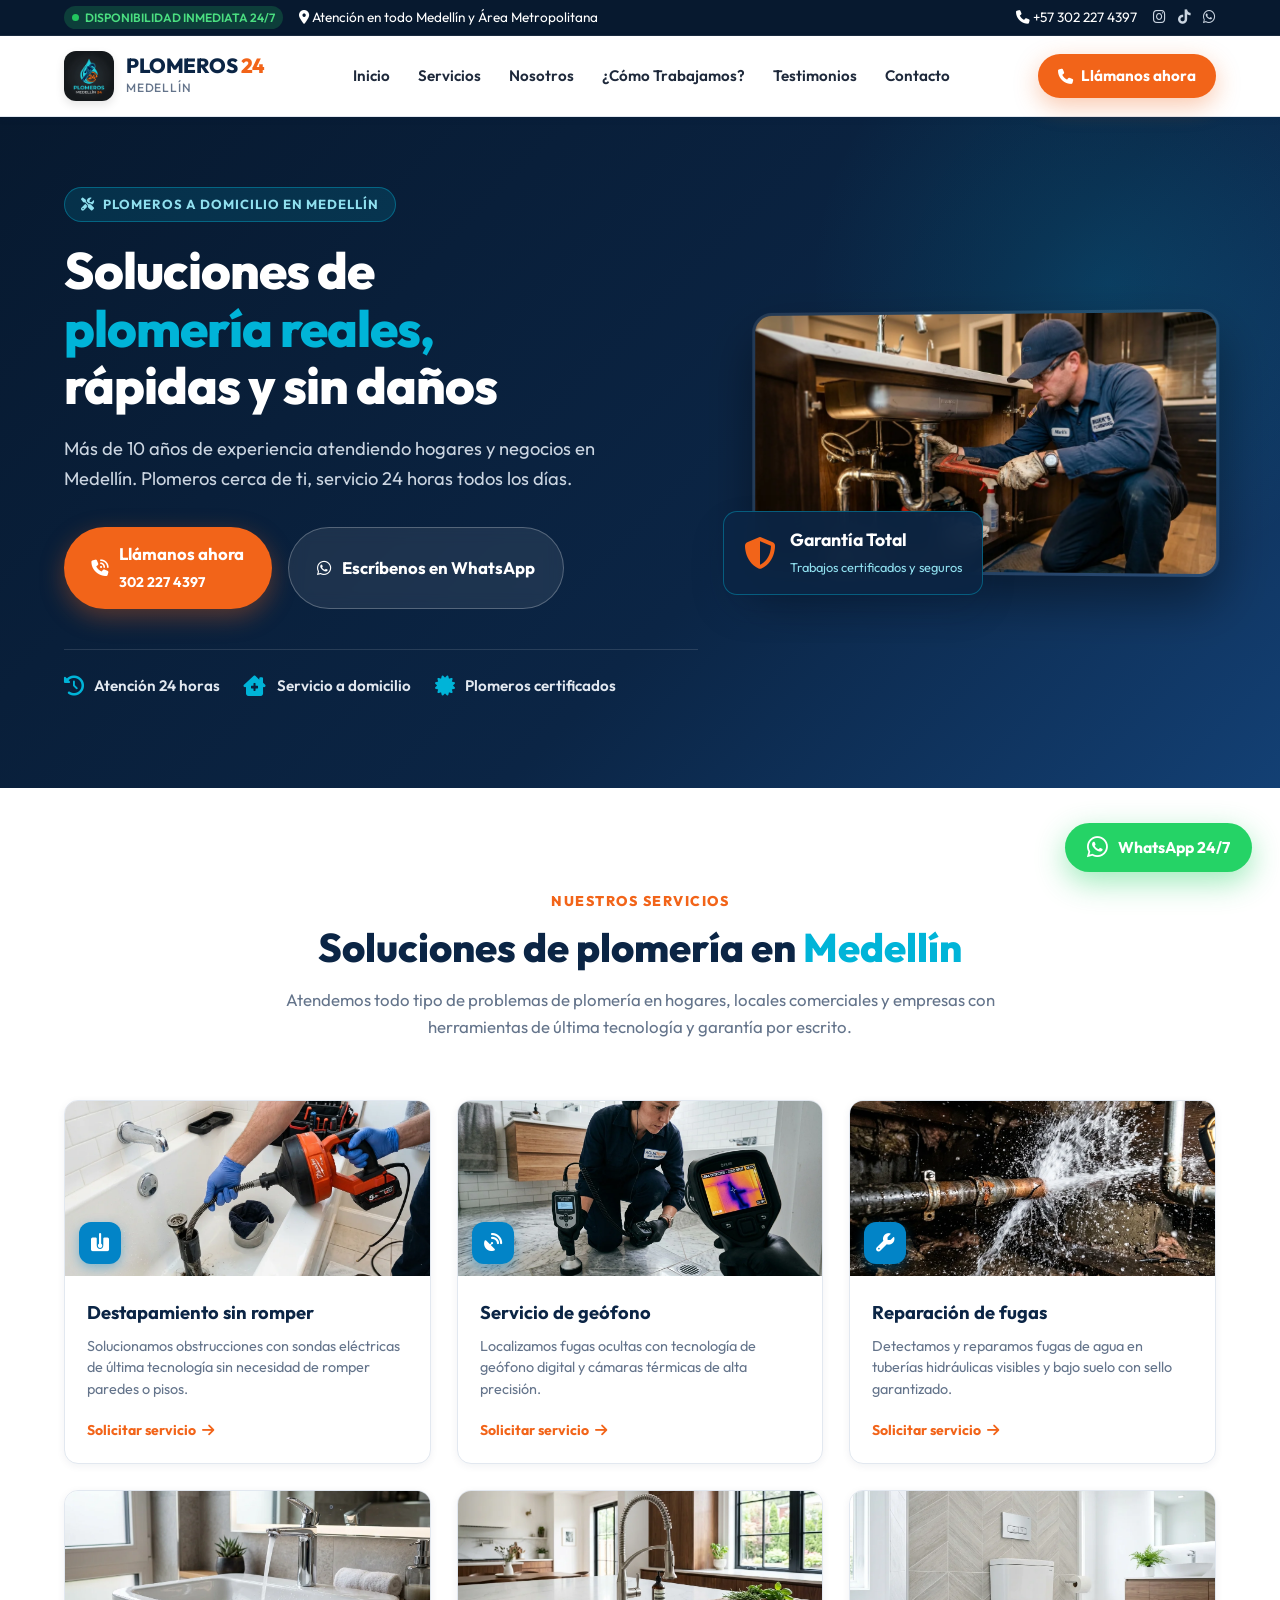
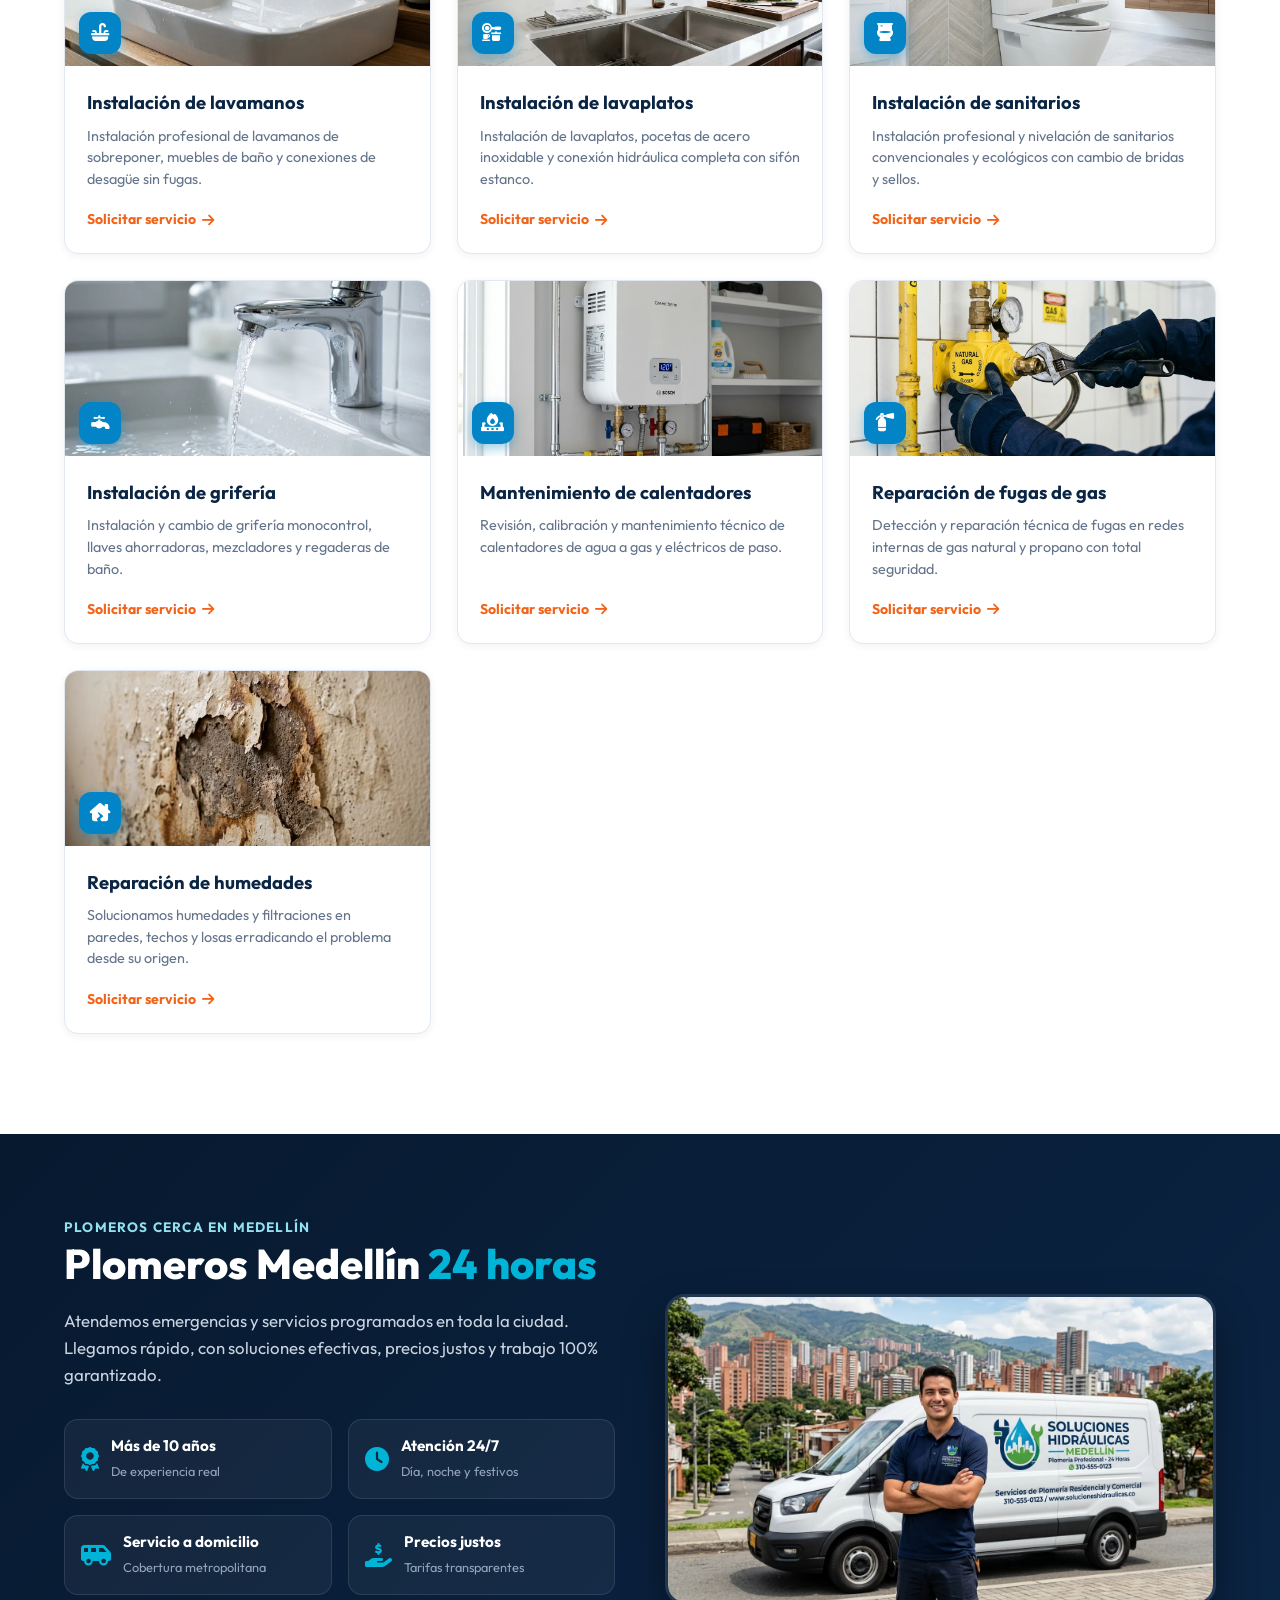
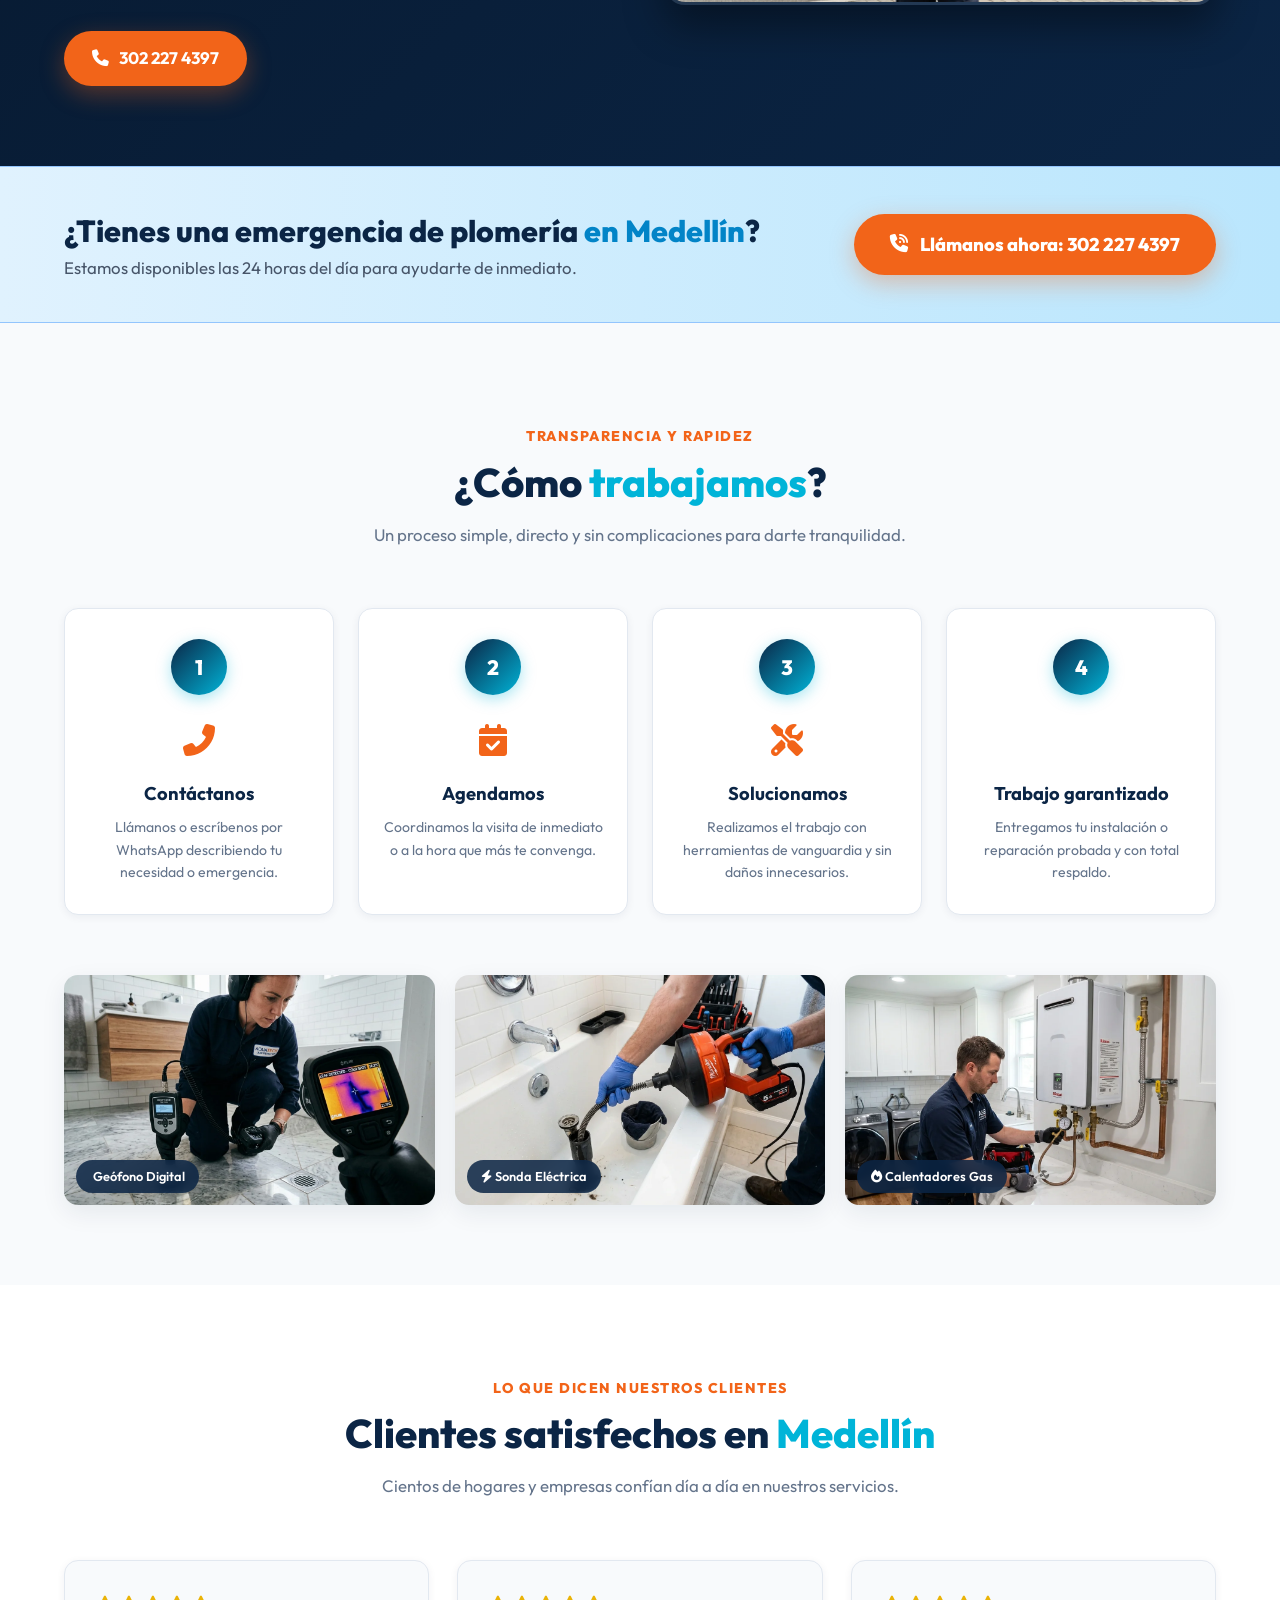
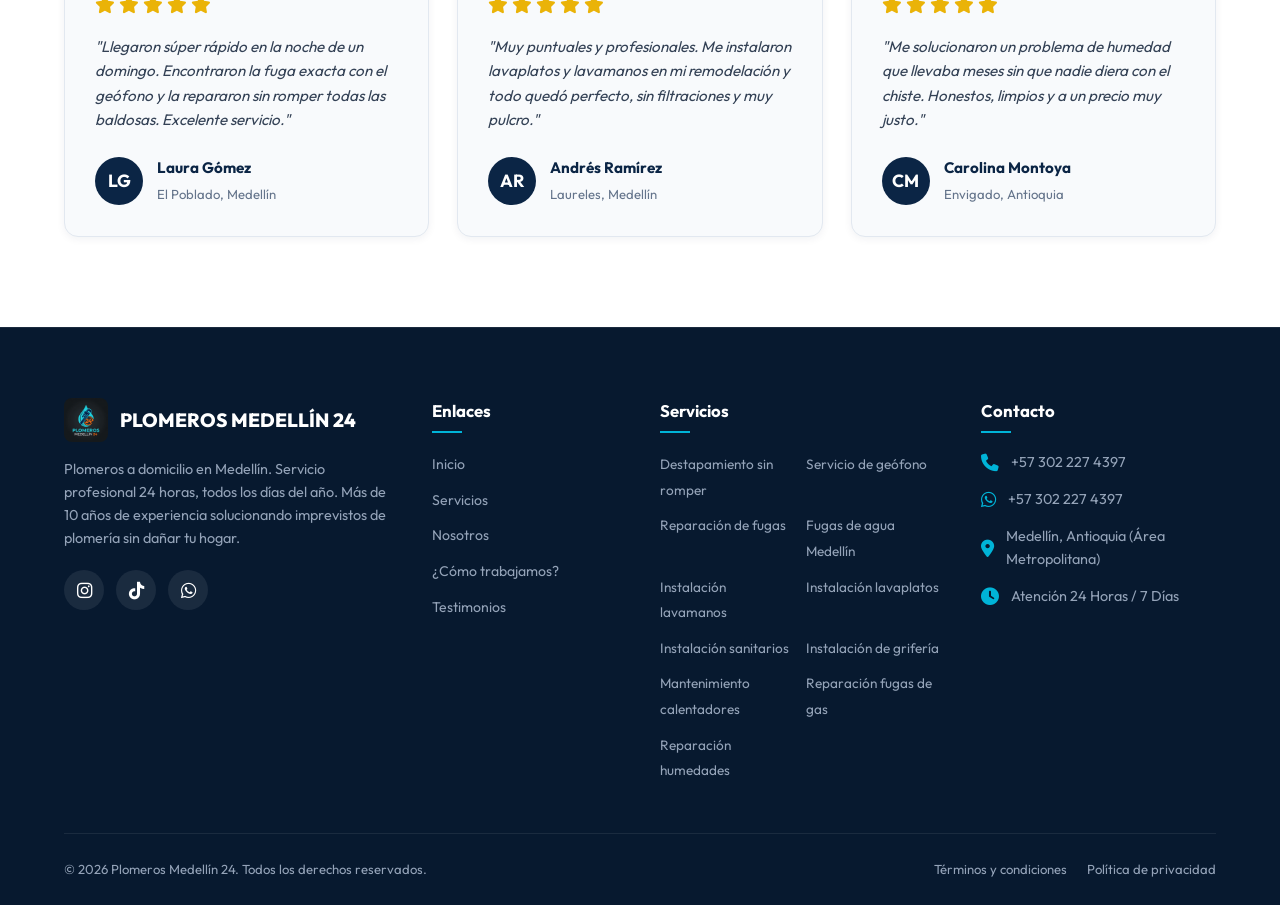
==== index.html @ c776a8cc "Initial commit: Landing page Plomeros Medellin 24 con redes y WhatsApp" ====
<!DOCTYPE html>
<html lang="es">
<head>
  <meta charset="UTF-8">
  <meta name="viewport" content="width=device-width, initial-scale=1.0">
  <title>Plomeros Medellín 24 | Plomería a Domicilio 24 Horas</title>
  <meta name="description" content="Plomeros Medellín 24 horas a domicilio. Más de 10 años de experiencia en geófono, destapado sin romper, detección de fugas de agua y gas, calentadores y grifería. ¡Llámanos!">
  <link rel="icon" type="image/webp" href="images/logo.webp">

  <!-- Google Fonts: Outfit -->
  <link rel="preconnect" href="https://fonts.googleapis.com">
  <link rel="preconnect" href="https://fonts.gstatic.com" crossorigin>
  <link href="https://fonts.googleapis.com/css2?family=Outfit:wght@400;500;600;700;800;900&display=swap" rel="stylesheet">

  <!-- Font Awesome Icons -->
  <link rel="stylesheet" href="https://cdnjs.cloudflare.com/ajax/libs/font-awesome/6.5.1/css/all.min.css" integrity="sha512-DTOQO9RWCH3ppGqcWaEA1BIZOC6xxalwEsw9c2QQeAIftl+Vegovlnee1c9QX4TctnWMn13TZye+giMm8e2LwA==" crossorigin="anonymous" referrerpolicy="no-referrer" />

  <!-- Custom Stylesheet -->
  <link rel="stylesheet" href="css/styles.css">
</head>
<body>

  <!-- Barra Superior de Notificación y Redes -->
  <div class="top-notice-bar">
    <div class="container top-notice-content">
      <div class="top-notice-left">
        <span class="top-badge-live"><span class="pulse-dot"></span> DISPONIBILIDAD INMEDIATA 24/7</span>
        <span><i class="fa-solid fa-location-dot"></i> Atención en todo Medellín y Área Metropolitana</span>
      </div>
      <div class="top-notice-right">
        <span><i class="fa-solid fa-phone"></i> +57 302 227 4397</span>
        <div class="social-top-links">
          <a href="https://www.instagram.com/plome_romedellin?utm_source=qr&stkn=MThpMDJuYzloNTFpag==" target="_blank" rel="noopener noreferrer" aria-label="Instagram"><i class="fa-brands fa-instagram"></i></a>
          <a href="https://www.tiktok.com/@juanurrego91?_r=1&_t=ZS-9AB4Qur4TrR" target="_blank" rel="noopener noreferrer" aria-label="TikTok"><i class="fa-brands fa-tiktok"></i></a>
          <a href="https://wa.me/573022274397" target="_blank" rel="noopener noreferrer" aria-label="WhatsApp"><i class="fa-brands fa-whatsapp"></i></a>
        </div>
      </div>
    </div>
  </div>

  <!-- Header / Navbar Principal -->
  <header class="header">
    <div class="container navbar">
      <a href="#inicio" class="logo-brand">
        <img src="images/logo.webp" alt="Logo Plomeros Medellín 24" class="logo-img">
        <div class="logo-text-wrap">
          <span class="brand-title">PLOMEROS <span>24</span></span>
          <span class="brand-tagline">MEDELLÍN</span>
        </div>
      </a>

      <nav>
        <ul class="nav-links" id="navLinks">
          <li><a href="#inicio">Inicio</a></li>
          <li><a href="#servicios">Servicios</a></li>
          <li><a href="#nosotros">Nosotros</a></li>
          <li><a href="#proceso">¿Cómo Trabajamos?</a></li>
          <li><a href="#testimonios">Testimonios</a></li>
          <li><a href="#contacto">Contacto</a></li>
        </ul>
      </nav>

      <div class="nav-actions">
        <a href="tel:+573022274397" class="btn-header-call">
          <i class="fa-solid fa-phone"></i>
          <span>Llámanos ahora</span>
        </a>
        <button class="mobile-toggle" id="mobileMenuToggle" aria-label="Abrir Menú">
          <i class="fa-solid fa-bars"></i>
        </button>
      </div>
    </div>
  </header>

  <!-- Hero Section Principal -->
  <section class="hero-section" id="inicio">
    <div class="container">
      <div class="hero-grid">
        <div class="hero-content">
          <div class="hero-badge-tag">
            <i class="fa-solid fa-screwdriver-wrench"></i> PLOMEROS A DOMICILIO EN MEDELLÍN
          </div>
          <h1 class="hero-title">
            Soluciones de <span class="highlight-blue">plomería reales,</span> rápidas y sin daños
          </h1>
          <p class="hero-description">
            Más de 10 años de experiencia atendiendo hogares y negocios en Medellín. Plomeros cerca de ti, servicio 24 horas todos los días.
          </p>

          <div class="hero-cta-group">
            <a href="tel:+573022274397" class="btn-primary-hero">
              <i class="fa-solid fa-phone-volume"></i>
              <span>Llámanos ahora <br><small>302 227 4397</small></span>
            </a>
            <a href="https://wa.me/573022274397?text=Hola,%20necesito%20un%20servicio%20urgente%20de%20plomería%20en%20Medellín." target="_blank" rel="noopener noreferrer" class="btn-whatsapp-hero">
              <i class="fa-brands fa-whatsapp"></i>
              <span>Escríbenos en WhatsApp</span>
            </a>
          </div>

          <div class="hero-features-bar">
            <div class="hero-feat-item">
              <i class="fa-solid fa-clock-rotate-left"></i>
              <span>Atención 24 horas</span>
            </div>
            <div class="hero-feat-item">
              <i class="fa-solid fa-house-chimney-medical"></i>
              <span>Servicio a domicilio</span>
            </div>
            <div class="hero-feat-item">
              <i class="fa-solid fa-certificate"></i>
              <span>Plomeros certificados</span>
            </div>
          </div>
        </div>

        <div class="hero-image-wrap">
          <img src="images/hero.webp" alt="Plomero profesional Medellín trabajando bajo fregadero" class="hero-main-img">
          <div class="hero-floating-card">
            <i class="fa-solid fa-shield-halved"></i>
            <div class="floating-card-txt">
              <strong>Garantía Total</strong>
              <span>Trabajos certificados y seguros</span>
            </div>
          </div>
        </div>
      </div>
    </div>
  </section>

  <!-- Sección de Servicios Detallada -->
  <section class="services-section" id="servicios">
    <div class="container">
      <div class="section-header">
        <span class="section-tag">NUESTROS SERVICIOS</span>
        <h2 class="section-title">Soluciones de plomería en <span>Medellín</span></h2>
        <p class="section-desc">Atendemos todo tipo de problemas de plomería en hogares, locales comerciales y empresas con herramientas de última tecnología y garantía por escrito.</p>
      </div>

      <div class="services-grid">
        <!-- Servicio 1: Destapamiento sin romper -->
        <div class="service-card">
          <div class="service-card-img-wrap">
            <img src="images/destape.webp" alt="Destapamiento sin romper Medellín" loading="lazy">
            <div class="service-icon-badge"><i class="fa-solid fa-bore-hole"></i></div>
          </div>
          <div class="service-card-body">
            <h3>Destapamiento sin romper</h3>
            <p>Solucionamos obstrucciones con sondas eléctricas de última tecnología sin necesidad de romper paredes o pisos.</p>
            <a href="https://wa.me/573022274397?text=Hola,%20deseo%20cotizar%20Destapamiento%20sin%20romper" target="_blank" class="service-cta-link">
              Solicitar servicio <i class="fa-solid fa-arrow-right"></i>
            </a>
          </div>
        </div>

        <!-- Servicio 2: Servicio de geófono -->
        <div class="service-card">
          <div class="service-card-img-wrap">
            <img src="images/geofono.webp" alt="Servicio de geófono Medellín" loading="lazy">
            <div class="service-icon-badge"><i class="fa-solid fa-satellite-dish"></i></div>
          </div>
          <div class="service-card-body">
            <h3>Servicio de geófono</h3>
            <p>Localizamos fugas ocultas con tecnología de geófono digital y cámaras térmicas de alta precisión.</p>
            <a href="https://wa.me/573022274397?text=Hola,%20deseo%20cotizar%20Servicio%20de%20Geófono" target="_blank" class="service-cta-link">
              Solicitar servicio <i class="fa-solid fa-arrow-right"></i>
            </a>
          </div>
        </div>

        <!-- Servicio 3: Reparación de fugas -->
        <div class="service-card">
          <div class="service-card-img-wrap">
            <img src="images/serv_fugas.webp" alt="Reparación de fugas de agua" loading="lazy">
            <div class="service-icon-badge"><i class="fa-solid fa-wrench"></i></div>
          </div>
          <div class="service-card-body">
            <h3>Reparación de fugas</h3>
            <p>Detectamos y reparamos fugas de agua en tuberías hidráulicas visibles y bajo suelo con sello garantizado.</p>
            <a href="https://wa.me/573022274397?text=Hola,%20deseo%20cotizar%20Reparación%20de%20fugas" target="_blank" class="service-cta-link">
              Solicitar servicio <i class="fa-solid fa-arrow-right"></i>
            </a>
          </div>
        </div>

        <!-- Servicio 4: Instalación de lavamanos -->
        <div class="service-card">
          <div class="service-card-img-wrap">
            <img src="images/serv_lavamanos.webp" alt="Instalación de lavamanos Medellín" loading="lazy">
            <div class="service-icon-badge"><i class="fa-solid fa-sink"></i></div>
          </div>
          <div class="service-card-body">
            <h3>Instalación de lavamanos</h3>
            <p>Instalación profesional de lavamanos de sobreponer, muebles de baño y conexiones de desagüe sin fugas.</p>
            <a href="https://wa.me/573022274397?text=Hola,%20deseo%20cotizar%20Instalación%20de%20lavamanos" target="_blank" class="service-cta-link">
              Solicitar servicio <i class="fa-solid fa-arrow-right"></i>
            </a>
          </div>
        </div>

        <!-- Servicio 5: Instalación de lavaplatos -->
        <div class="service-card">
          <div class="service-card-img-wrap">
            <img src="images/serv_lavaplatos.webp" alt="Instalación de lavaplatos" loading="lazy">
            <div class="service-icon-badge"><i class="fa-solid fa-kitchen-set"></i></div>
          </div>
          <div class="service-card-body">
            <h3>Instalación de lavaplatos</h3>
            <p>Instalación de lavaplatos, pocetas de acero inoxidable y conexión hidráulica completa con sifón estanco.</p>
            <a href="https://wa.me/573022274397?text=Hola,%20deseo%20cotizar%20Instalación%20de%20lavaplatos" target="_blank" class="service-cta-link">
              Solicitar servicio <i class="fa-solid fa-arrow-right"></i>
            </a>
          </div>
        </div>

        <!-- Servicio 6: Instalación de sanitarios -->
        <div class="service-card">
          <div class="service-card-img-wrap">
            <img src="images/serv_sanitario.webp" alt="Instalación de sanitarios Medellín" loading="lazy">
            <div class="service-icon-badge"><i class="fa-solid fa-toilet"></i></div>
          </div>
          <div class="service-card-body">
            <h3>Instalación de sanitarios</h3>
            <p>Instalación profesional y nivelación de sanitarios convencionales y ecológicos con cambio de bridas y sellos.</p>
            <a href="https://wa.me/573022274397?text=Hola,%20deseo%20cotizar%20Instalación%20de%20sanitarios" target="_blank" class="service-cta-link">
              Solicitar servicio <i class="fa-solid fa-arrow-right"></i>
            </a>
          </div>
        </div>

        <!-- Servicio 7: Instalación de grifería -->
        <div class="service-card">
          <div class="service-card-img-wrap">
            <img src="images/serv_griferia.webp" alt="Instalación de grifería" loading="lazy">
            <div class="service-icon-badge"><i class="fa-solid fa-faucet"></i></div>
          </div>
          <div class="service-card-body">
            <h3>Instalación de grifería</h3>
            <p>Instalación y cambio de grifería monocontrol, llaves ahorradoras, mezcladores y regaderas de baño.</p>
            <a href="https://wa.me/573022274397?text=Hola,%20deseo%20cotizar%20Instalación%20de%20grifería" target="_blank" class="service-cta-link">
              Solicitar servicio <i class="fa-solid fa-arrow-right"></i>
            </a>
          </div>
        </div>

        <!-- Servicio 8: Mantenimiento de calentadores -->
        <div class="service-card">
          <div class="service-card-img-wrap">
            <img src="images/serv_calentador.webp" alt="Mantenimiento de calentadores de agua" loading="lazy">
            <div class="service-icon-badge"><i class="fa-solid fa-fire-burner"></i></div>
          </div>
          <div class="service-card-body">
            <h3>Mantenimiento de calentadores</h3>
            <p>Revisión, calibración y mantenimiento técnico de calentadores de agua a gas y eléctricos de paso.</p>
            <a href="https://wa.me/573022274397?text=Hola,%20deseo%20cotizar%20Mantenimiento%20de%20calentadores" target="_blank" class="service-cta-link">
              Solicitar servicio <i class="fa-solid fa-arrow-right"></i>
            </a>
          </div>
        </div>

        <!-- Servicio 9: Reparación de fugas de gas -->
        <div class="service-card">
          <div class="service-card-img-wrap">
            <img src="images/serv_gas.webp" alt="Reparación de fugas de gas" loading="lazy">
            <div class="service-icon-badge"><i class="fa-solid fa-fire-extinguisher"></i></div>
          </div>
          <div class="service-card-body">
            <h3>Reparación de fugas de gas</h3>
            <p>Detección y reparación técnica de fugas en redes internas de gas natural y propano con total seguridad.</p>
            <a href="https://wa.me/573022274397?text=Hola,%20tengo%20una%20emergencia%20por%20fuga%20de%20gas" target="_blank" class="service-cta-link">
              Solicitar servicio <i class="fa-solid fa-arrow-right"></i>
            </a>
          </div>
        </div>

        <!-- Servicio 10: Reparación de humedades -->
        <div class="service-card">
          <div class="service-card-img-wrap">
            <img src="images/serv_humedades.webp" alt="Reparación de humedades en paredes y techos" loading="lazy">
            <div class="service-icon-badge"><i class="fa-solid fa-house-chimney-crack"></i></div>
          </div>
          <div class="service-card-body">
            <h3>Reparación de humedades</h3>
            <p>Solucionamos humedades y filtraciones en paredes, techos y losas erradicando el problema desde su origen.</p>
            <a href="https://wa.me/573022274397?text=Hola,%20deseo%20cotizar%20Reparación%20de%20humedades" target="_blank" class="service-cta-link">
              Solicitar servicio <i class="fa-solid fa-arrow-right"></i>
            </a>
          </div>
        </div>
      </div>
    </div>
  </section>

  <!-- Banner Informativo 24 Horas / Nosotros -->
  <section class="banner-24hours" id="nosotros">
    <div class="container">
      <div class="banner-grid">
        <div class="banner-content">
          <span class="tag-sub">PLOMEROS CERCA EN MEDELLÍN</span>
          <h2>Plomeros Medellín <span>24 horas</span></h2>
          <p>
            Atendemos emergencias y servicios programados en toda la ciudad. Llegamos rápido, con soluciones efectivas, precios justos y trabajo 100% garantizado.
          </p>

          <div class="banner-badges-grid">
            <div class="banner-badge-item">
              <i class="fa-solid fa-award"></i>
              <div>
                <strong>Más de 10 años</strong>
                <span>De experiencia real</span>
              </div>
            </div>
            <div class="banner-badge-item">
              <i class="fa-solid fa-clock"></i>
              <div>
                <strong>Atención 24/7</strong>
                <span>Día, noche y festivos</span>
              </div>
            </div>
            <div class="banner-badge-item">
              <i class="fa-solid fa-van-shuttle"></i>
              <div>
                <strong>Servicio a domicilio</strong>
                <span>Cobertura metropolitana</span>
              </div>
            </div>
            <div class="banner-badge-item">
              <i class="fa-solid fa-hand-holding-dollar"></i>
              <div>
                <strong>Precios justos</strong>
                <span>Tarifas transparentes</span>
              </div>
            </div>
          </div>

          <a href="tel:+573022274397" class="btn-primary-hero">
            <i class="fa-solid fa-phone"></i>
            <span>302 227 4397</span>
          </a>
        </div>

        <div class="banner-image-wrap">
          <img src="images/van.webp" alt="Camioneta de servicio técnico y plomero Medellín" loading="lazy">
        </div>
      </div>
    </div>
  </section>

  <!-- Highlight CTA Bar -->
  <section class="cta-highlight-strip">
    <div class="container">
      <div class="cta-strip-inner">
        <div class="cta-strip-text">
          <h2>¿Tienes una emergencia de plomería <span>en Medellín</span>?</h2>
          <p>Estamos disponibles las 24 horas del día para ayudarte de inmediato.</p>
        </div>
        <a href="tel:+573022274397" class="cta-strip-btn">
          <i class="fa-solid fa-phone-volume"></i>
          <span>Llámanos ahora: 302 227 4397</span>
        </a>
      </div>
    </div>
  </section>

  <!-- Proceso de Trabajo / ¿Cómo trabajamos? -->
  <section class="steps-section" id="proceso">
    <div class="container">
      <div class="section-header">
        <span class="section-tag">TRANSPARENCIA Y RAPIDEZ</span>
        <h2 class="section-title">¿Cómo <span>trabajamos</span>?</h2>
        <p class="section-desc">Un proceso simple, directo y sin complicaciones para darte tranquilidad.</p>
      </div>

      <div class="steps-grid">
        <div class="step-card">
          <div class="step-number-circle">1</div>
          <div class="step-icon"><i class="fa-solid fa-phone-flip"></i></div>
          <h3>Contáctanos</h3>
          <p>Llámanos o escríbenos por WhatsApp describiendo tu necesidad o emergencia.</p>
        </div>

        <div class="step-card">
          <div class="step-number-circle">2</div>
          <div class="step-icon"><i class="fa-solid fa-calendar-check"></i></div>
          <h3>Agendamos</h3>
          <p>Coordinamos la visita de inmediato o a la hora que más te convenga.</p>
        </div>

        <div class="step-card">
          <div class="step-number-circle">3</div>
          <div class="step-icon"><i class="fa-solid fa-screwdriver-wrench"></i></div>
          <h3>Solucionamos</h3>
          <p>Realizamos el trabajo con herramientas de vanguardia y sin daños innecesarios.</p>
        </div>

        <div class="step-card">
          <div class="step-number-circle">4</div>
          <div class="step-icon"><i class="fa-solid fa-shield-check"></i></div>
          <h3>Trabajo garantizado</h3>
          <p>Entregamos tu instalación o reparación probada y con total respaldo.</p>
        </div>
      </div>

      <!-- Galería de fotos reales de servicios -->
      <div class="gallery-strip-grid">
        <div class="gallery-card">
          <img src="images/geofono.webp" alt="Detección de fugas con geófono Medellín" loading="lazy">
          <span class="gallery-badge"><i class="fa-solid fa-radar"></i> Geófono Digital</span>
        </div>
        <div class="gallery-card">
          <img src="images/destape.webp" alt="Destape de tuberías sin romper" loading="lazy">
          <span class="gallery-badge"><i class="fa-solid fa-bolt"></i> Sonda Eléctrica</span>
        </div>
        <div class="gallery-card">
          <img src="images/calentador.webp" alt="Mantenimiento de calentadores a gas" loading="lazy">
          <span class="gallery-badge"><i class="fa-solid fa-fire"></i> Calentadores Gas</span>
        </div>
      </div>
    </div>
  </section>

  <!-- Testimonios de clientes -->
  <section class="testimonials-section" id="testimonios">
    <div class="container">
      <div class="section-header">
        <span class="section-tag">LO QUE DICEN NUESTROS CLIENTES</span>
        <h2 class="section-title">Clientes satisfechos en <span>Medellín</span></h2>
        <p class="section-desc">Cientos de hogares y empresas confían día a día en nuestros servicios.</p>
      </div>

      <div class="testimonials-grid">
        <div class="testimonial-card">
          <div class="stars-rating">
            <i class="fa-solid fa-star"></i>
            <i class="fa-solid fa-star"></i>
            <i class="fa-solid fa-star"></i>
            <i class="fa-solid fa-star"></i>
            <i class="fa-solid fa-star"></i>
          </div>
          <p class="testimonial-text">"Llegaron súper rápido en la noche de un domingo. Encontraron la fuga exacta con el geófono y la repararon sin romper todas las baldosas. Excelente servicio."</p>
          <div class="client-meta">
            <div class="client-avatar">LG</div>
            <div class="client-info">
              <strong>Laura Gómez</strong>
              <span>El Poblado, Medellín</span>
            </div>
          </div>
        </div>

        <div class="testimonial-card">
          <div class="stars-rating">
            <i class="fa-solid fa-star"></i>
            <i class="fa-solid fa-star"></i>
            <i class="fa-solid fa-star"></i>
            <i class="fa-solid fa-star"></i>
            <i class="fa-solid fa-star"></i>
          </div>
          <p class="testimonial-text">"Muy puntuales y profesionales. Me instalaron lavaplatos y lavamanos en mi remodelación y todo quedó perfecto, sin filtraciones y muy pulcro."</p>
          <div class="client-meta">
            <div class="client-avatar">AR</div>
            <div class="client-info">
              <strong>Andrés Ramírez</strong>
              <span>Laureles, Medellín</span>
            </div>
          </div>
        </div>

        <div class="testimonial-card">
          <div class="stars-rating">
            <i class="fa-solid fa-star"></i>
            <i class="fa-solid fa-star"></i>
            <i class="fa-solid fa-star"></i>
            <i class="fa-solid fa-star"></i>
            <i class="fa-solid fa-star"></i>
          </div>
          <p class="testimonial-text">"Me solucionaron un problema de humedad que llevaba meses sin que nadie diera con el chiste. Honestos, limpios y a un precio muy justo."</p>
          <div class="client-meta">
            <div class="client-avatar">CM</div>
            <div class="client-info">
              <strong>Carolina Montoya</strong>
              <span>Envigado, Antioquia</span>
            </div>
          </div>
        </div>
      </div>
    </div>
  </section>

  <!-- Footer Profesional -->
  <footer class="footer" id="contacto">
    <div class="container">
      <div class="footer-top-grid">
        <!-- Columna 1: Marca & Redes Sociales -->
        <div class="footer-brand">
          <div class="footer-logo-row">
            <img src="images/logo.webp" alt="Logo Plomeros Medellín 24" class="footer-logo-img">
            <h3>PLOMEROS MEDELLÍN 24</h3>
          </div>
          <p>
            Plomeros a domicilio en Medellín. Servicio profesional 24 horas, todos los días del año. Más de 10 años de experiencia solucionando imprevistos de plomería sin dañar tu hogar.
          </p>
          <div class="footer-social-icons">
            <a href="https://www.instagram.com/plome_romedellin?utm_source=qr&stkn=MThpMDJuYzloNTFpag==" target="_blank" rel="noopener noreferrer" aria-label="Instagram"><i class="fa-brands fa-instagram"></i></a>
            <a href="https://www.tiktok.com/@juanurrego91?_r=1&_t=ZS-9AB4Qur4TrR" target="_blank" rel="noopener noreferrer" aria-label="TikTok"><i class="fa-brands fa-tiktok"></i></a>
            <a href="https://wa.me/573022274397" target="_blank" rel="noopener noreferrer" aria-label="WhatsApp"><i class="fa-brands fa-whatsapp"></i></a>
          </div>
        </div>

        <!-- Columna 2: Enlaces Rápidos -->
        <div class="footer-col">
          <h4>Enlaces</h4>
          <ul class="footer-links-list">
            <li><a href="#inicio">Inicio</a></li>
            <li><a href="#servicios">Servicios</a></li>
            <li><a href="#nosotros">Nosotros</a></li>
            <li><a href="#proceso">¿Cómo trabajamos?</a></li>
            <li><a href="#testimonios">Testimonios</a></li>
          </ul>
        </div>

        <!-- Columna 3: Servicios Destacados -->
        <div class="footer-col">
          <h4>Servicios</h4>
          <ul class="footer-services-2col">
            <li><a href="#servicios">Destapamiento sin romper</a></li>
            <li><a href="#servicios">Servicio de geófono</a></li>
            <li><a href="#servicios">Reparación de fugas</a></li>
            <li><a href="#servicios">Fugas de agua Medellín</a></li>
            <li><a href="#servicios">Instalación lavamanos</a></li>
            <li><a href="#servicios">Instalación lavaplatos</a></li>
            <li><a href="#servicios">Instalación sanitarios</a></li>
            <li><a href="#servicios">Instalación de grifería</a></li>
            <li><a href="#servicios">Mantenimiento calentadores</a></li>
            <li><a href="#servicios">Reparación fugas de gas</a></li>
            <li><a href="#servicios">Reparación humedades</a></li>
          </ul>
        </div>

        <!-- Columna 4: Contacto Directo -->
        <div class="footer-col">
          <h4>Contacto</h4>
          <ul class="footer-contact-list">
            <li>
              <i class="fa-solid fa-phone"></i>
              <span>+57 302 227 4397</span>
            </li>
            <li>
              <i class="fa-brands fa-whatsapp"></i>
              <span>+57 302 227 4397</span>
            </li>
            <li>
              <i class="fa-solid fa-location-dot"></i>
              <span>Medellín, Antioquia (Área Metropolitana)</span>
            </li>
            <li>
              <i class="fa-solid fa-clock"></i>
              <span>Atención 24 Horas / 7 Días</span>
            </li>
          </ul>
        </div>
      </div>

      <div class="footer-bottom">
        <p>&copy; <span id="currentYear">2026</span> Plomeros Medellín 24. Todos los derechos reservados.</p>
        <div class="footer-bottom-links">
          <a href="#">Términos y condiciones</a>
          <a href="#">Política de privacidad</a>
        </div>
      </div>
    </div>
  </footer>

  <!-- Botón Flotante de WhatsApp -->
  <a href="https://wa.me/573022274397?text=Hola,%20necesito%20un%20servicio%20de%20plomería%20en%20Medellín." target="_blank" rel="noopener noreferrer" class="floating-whatsapp-btn" aria-label="Escríbenos a WhatsApp">
    <i class="fa-brands fa-whatsapp"></i>
    <span>WhatsApp 24/7</span>
  </a>

  <!-- Script interactivo -->
  <script src="js/main.js"></script>
</body>
</html>
---- css/styles.css ----
:root {
  --primary-blue: #0b2545;
  --primary-dark: #07192f;
  --accent-cyan: #00b4d8;
  --accent-cyan-light: #90e0ef;
  --accent-orange: #f26419;
  --accent-orange-hover: #d9530e;
  --whatsapp-green: #25d366;
  --whatsapp-dark: #1eb954;
  --text-main: #1e293b;
  --text-muted: #64748b;
  --text-light: #94a3b8;
  --bg-light: #f8fafc;
  --bg-card: #ffffff;
  --bg-alt: #f1f5f9;
  --border-color: #e2e8f0;
  --shadow-sm: 0 2px 8px rgba(11, 37, 69, 0.06);
  --shadow-md: 0 8px 24px rgba(11, 37, 69, 0.08);
  --shadow-lg: 0 16px 36px rgba(11, 37, 69, 0.12);
  --shadow-orange: 0 8px 25px rgba(242, 100, 25, 0.35);
  --shadow-whatsapp: 0 8px 25px rgba(37, 211, 102, 0.35);
  --radius-sm: 8px;
  --radius-md: 14px;
  --radius-lg: 20px;
  --radius-pill: 9999px;
  --transition: all 0.3s cubic-bezier(0.16, 1, 0.3, 1);
  --container-max: 1200px;
}

* {
  box-sizing: border-box;
  margin: 0;
  padding: 0;
}

html {
  scroll-behavior: smooth;
  font-family: 'Outfit', sans-serif;
  color: var(--text-main);
  background-color: #ffffff;
}

body {
  line-height: 1.6;
  overflow-x: hidden;
}

a {
  text-decoration: none;
  color: inherit;
  transition: var(--transition);
}

img {
  max-width: 100%;
  display: block;
  height: auto;
}

.container {
  width: 90%;
  max-width: var(--container-max);
  margin: 0 auto;
}

/* ==================== TOP BAR ==================== */
.top-notice-bar {
  background: var(--primary-dark);
  color: #fff;
  font-size: 0.85rem;
  padding: 6px 0;
  border-bottom: 1px solid rgba(255, 255, 255, 0.08);
}

.top-notice-content {
  display: flex;
  justify-content: space-between;
  align-items: center;
}

.top-notice-left, .top-notice-right {
  display: flex;
  align-items: center;
  gap: 16px;
}

.top-badge-live {
  display: inline-flex;
  align-items: center;
  gap: 6px;
  background: rgba(37, 211, 102, 0.2);
  color: #4ade80;
  padding: 2px 8px;
  border-radius: var(--radius-pill);
  font-size: 0.75rem;
  font-weight: 600;
}

.pulse-dot {
  width: 7px;
  height: 7px;
  border-radius: 50%;
  background-color: #22c55e;
  animation: pulse 1.8s infinite;
}

@keyframes pulse {
  0% { transform: scale(0.95); box-shadow: 0 0 0 0 rgba(34, 197, 94, 0.7); }
  70% { transform: scale(1.1); box-shadow: 0 0 0 8px rgba(34, 197, 94, 0); }
  100% { transform: scale(0.95); box-shadow: 0 0 0 0 rgba(34, 197, 94, 0); }
}

.social-top-links {
  display: flex;
  gap: 12px;
}

.social-top-links a {
  color: #cbd5e1;
  font-size: 0.9rem;
}

.social-top-links a:hover {
  color: var(--accent-cyan-light);
  transform: translateY(-2px);
}

/* ==================== NAVBAR ==================== */
.header {
  position: sticky;
  top: 0;
  z-index: 1000;
  background: rgba(255, 255, 255, 0.95);
  backdrop-filter: blur(12px);
  border-bottom: 1px solid var(--border-color);
  box-shadow: var(--shadow-sm);
  transition: var(--transition);
}

.navbar {
  display: flex;
  justify-content: space-between;
  align-items: center;
  height: 80px;
}

.logo-brand {
  display: flex;
  align-items: center;
  gap: 12px;
}

.logo-img {
  width: 50px;
  height: 50px;
  border-radius: 12px;
  object-fit: cover;
  box-shadow: 0 4px 10px rgba(0,0,0,0.1);
}

.logo-text-wrap {
  display: flex;
  flex-direction: column;
}

.brand-title {
  font-weight: 800;
  font-size: 1.28rem;
  line-height: 1.1;
  color: var(--primary-blue);
  letter-spacing: -0.5px;
}

.brand-title span {
  color: var(--accent-orange);
}

.brand-tagline {
  font-size: 0.75rem;
  color: var(--text-muted);
  font-weight: 500;
  text-transform: uppercase;
  letter-spacing: 0.8px;
}

.nav-links {
  display: flex;
  align-items: center;
  list-style: none;
  gap: 28px;
}

.nav-links a {
  font-weight: 600;
  font-size: 0.95rem;
  color: var(--text-main);
  position: relative;
  padding: 4px 0;
}

.nav-links a:hover {
  color: var(--accent-orange);
}

.nav-links a::after {
  content: '';
  position: absolute;
  bottom: 0;
  left: 0;
  width: 0;
  height: 2px;
  background: var(--accent-orange);
  transition: width 0.3s;
}

.nav-links a:hover::after {
  width: 100%;
}

.nav-actions {
  display: flex;
  align-items: center;
  gap: 12px;
}

.btn-header-call {
  background: var(--accent-orange);
  color: #fff;
  padding: 10px 20px;
  border-radius: var(--radius-pill);
  font-weight: 700;
  font-size: 0.95rem;
  display: flex;
  align-items: center;
  gap: 8px;
  box-shadow: var(--shadow-orange);
}

.btn-header-call:hover {
  background: var(--accent-orange-hover);
  transform: translateY(-2px);
}

.mobile-toggle {
  display: none;
  background: none;
  border: none;
  font-size: 1.6rem;
  color: var(--primary-blue);
  cursor: pointer;
}

/* ==================== HERO SECTION ==================== */
.hero-section {
  position: relative;
  background: linear-gradient(135deg, #07192f 0%, #0b2545 60%, #134074 100%);
  color: #ffffff;
  padding: 70px 0 90px;
  overflow: hidden;
}

.hero-section::before {
  content: '';
  position: absolute;
  top: -20%;
  right: -10%;
  width: 600px;
  height: 600px;
  background: radial-gradient(circle, rgba(0, 180, 216, 0.15) 0%, rgba(0, 0, 0, 0) 70%);
  border-radius: 50%;
  pointer-events: none;
}

.hero-grid {
  display: grid;
  grid-template-columns: 1.15fr 0.85fr;
  gap: 50px;
  align-items: center;
}

.hero-badge-tag {
  display: inline-flex;
  align-items: center;
  gap: 8px;
  background: rgba(0, 180, 216, 0.15);
  border: 1px solid rgba(0, 180, 216, 0.4);
  color: var(--accent-cyan-light);
  padding: 6px 16px;
  border-radius: var(--radius-pill);
  font-size: 0.82rem;
  font-weight: 700;
  text-transform: uppercase;
  letter-spacing: 1px;
  margin-bottom: 20px;
}

.hero-title {
  font-size: 3.2rem;
  line-height: 1.12;
  font-weight: 800;
  letter-spacing: -1px;
  margin-bottom: 20px;
}

.hero-title .highlight-blue {
  color: var(--accent-cyan);
  display: block;
}

.hero-description {
  font-size: 1.15rem;
  color: #cbd5e1;
  max-width: 540px;
  margin-bottom: 34px;
}

.hero-cta-group {
  display: flex;
  flex-wrap: wrap;
  gap: 16px;
  margin-bottom: 40px;
}

.btn-primary-hero {
  background: var(--accent-orange);
  color: #ffffff;
  padding: 14px 28px;
  border-radius: var(--radius-pill);
  font-weight: 700;
  font-size: 1.05rem;
  display: inline-flex;
  align-items: center;
  gap: 10px;
  box-shadow: var(--shadow-orange);
}

.btn-primary-hero:hover {
  background: var(--accent-orange-hover);
  transform: translateY(-3px);
  box-shadow: 0 12px 28px rgba(242, 100, 25, 0.45);
}

.btn-whatsapp-hero {
  background: rgba(255, 255, 255, 0.08);
  border: 1.5px solid rgba(255, 255, 255, 0.25);
  color: #ffffff;
  padding: 14px 28px;
  border-radius: var(--radius-pill);
  font-weight: 700;
  font-size: 1.05rem;
  display: inline-flex;
  align-items: center;
  gap: 10px;
  backdrop-filter: blur(8px);
}

.btn-whatsapp-hero:hover {
  background: var(--whatsapp-green);
  border-color: var(--whatsapp-green);
  box-shadow: var(--shadow-whatsapp);
  transform: translateY(-3px);
}

.hero-features-bar {
  display: flex;
  flex-wrap: wrap;
  gap: 24px;
  border-top: 1px solid rgba(255, 255, 255, 0.12);
  padding-top: 24px;
}

.hero-feat-item {
  display: flex;
  align-items: center;
  gap: 10px;
  font-size: 0.95rem;
  font-weight: 600;
  color: #e2e8f0;
}

.hero-feat-item i {
  color: var(--accent-cyan);
  font-size: 1.25rem;
}

.hero-image-wrap {
  position: relative;
}

.hero-main-img {
  width: 100%;
  border-radius: var(--radius-lg);
  box-shadow: 0 25px 50px rgba(0, 0, 0, 0.4);
  border: 3px solid rgba(255, 255, 255, 0.1);
  transform: perspective(1000px) rotateY(-4deg);
  transition: transform 0.5s ease;
}

.hero-main-img:hover {
  transform: perspective(1000px) rotateY(0deg) scale(1.02);
}

.hero-floating-card {
  position: absolute;
  bottom: -20px;
  left: -25px;
  background: rgba(11, 37, 69, 0.92);
  backdrop-filter: blur(12px);
  border: 1px solid rgba(0, 180, 216, 0.4);
  padding: 14px 20px;
  border-radius: var(--radius-md);
  color: #fff;
  display: flex;
  align-items: center;
  gap: 14px;
  box-shadow: var(--shadow-lg);
}

.hero-floating-card i {
  font-size: 2rem;
  color: var(--accent-orange);
}

.floating-card-txt strong {
  display: block;
  font-size: 1.1rem;
  color: #fff;
}

.floating-card-txt span {
  font-size: 0.8rem;
  color: var(--accent-cyan-light);
}

/* ==================== SERVICES SECTION ==================== */
.services-section {
  padding: 100px 0;
  background: #ffffff;
}

.section-header {
  text-align: center;
  max-width: 720px;
  margin: 0 auto 60px;
}

.section-tag {
  color: var(--accent-orange);
  font-weight: 800;
  font-size: 0.88rem;
  text-transform: uppercase;
  letter-spacing: 1.5px;
  display: inline-block;
  margin-bottom: 10px;
}

.section-title {
  font-size: 2.5rem;
  font-weight: 800;
  color: var(--primary-blue);
  line-height: 1.2;
  margin-bottom: 16px;
}

.section-title span {
  color: var(--accent-cyan);
}

.section-desc {
  font-size: 1.05rem;
  color: var(--text-muted);
}

.services-grid {
  display: grid;
  grid-template-columns: repeat(auto-fill, minmax(280px, 1fr));
  gap: 26px;
}

.service-card {
  background: var(--bg-card);
  border: 1px solid var(--border-color);
  border-radius: var(--radius-md);
  overflow: hidden;
  transition: var(--transition);
  display: flex;
  flex-direction: column;
  position: relative;
  box-shadow: var(--shadow-sm);
}

.service-card:hover {
  transform: translateY(-6px);
  border-color: rgba(0, 180, 216, 0.5);
  box-shadow: var(--shadow-lg);
}

.service-card-img-wrap {
  position: relative;
  width: 100%;
  height: 175px;
  overflow: hidden;
  background: #e2e8f0;
}

.service-card-img-wrap img {
  width: 100%;
  height: 100%;
  object-fit: cover;
  transition: transform 0.5s ease;
}

.service-card:hover .service-card-img-wrap img {
  transform: scale(1.08);
}

.service-icon-badge {
  position: absolute;
  bottom: 12px;
  left: 14px;
  width: 42px;
  height: 42px;
  border-radius: 12px;
  background: #0284c7;
  color: #ffffff;
  display: flex;
  align-items: center;
  justify-content: center;
  font-size: 1.15rem;
  box-shadow: 0 4px 12px rgba(2, 132, 199, 0.4);
  transition: var(--transition);
}

.service-card:hover .service-icon-badge {
  background: var(--accent-orange);
  box-shadow: var(--shadow-orange);
  transform: scale(1.08);
}

.service-card-body {
  padding: 22px;
  display: flex;
  flex-direction: column;
  flex-grow: 1;
}

.service-card h3 {
  font-size: 1.15rem;
  font-weight: 700;
  color: var(--primary-blue);
  margin-bottom: 8px;
}

.service-card p {
  font-size: 0.9rem;
  color: var(--text-muted);
  line-height: 1.5;
  margin-bottom: 18px;
  flex-grow: 1;
}

.service-cta-link {
  font-size: 0.88rem;
  font-weight: 700;
  color: var(--accent-orange);
  display: inline-flex;
  align-items: center;
  gap: 6px;
  margin-top: auto;
}

.service-cta-link:hover {
  gap: 10px;
}

/* ==================== 24/7 PROMO BANNER ==================== */
.banner-24hours {
  background: linear-gradient(135deg, #07192f 0%, #0b2545 100%);
  color: #fff;
  padding: 80px 0;
  position: relative;
  overflow: hidden;
}

.banner-grid {
  display: grid;
  grid-template-columns: 1fr 1fr;
  gap: 50px;
  align-items: center;
}

.banner-content .tag-sub {
  color: var(--accent-cyan-light);
  font-size: 0.85rem;
  font-weight: 700;
  text-transform: uppercase;
  letter-spacing: 1.2px;
  margin-bottom: 12px;
}

.banner-content h2 {
  font-size: 2.6rem;
  line-height: 1.18;
  font-weight: 800;
  margin-bottom: 20px;
}

.banner-content h2 span {
  color: var(--accent-cyan);
}

.banner-content p {
  color: #cbd5e1;
  font-size: 1.05rem;
  margin-bottom: 30px;
}

.banner-badges-grid {
  display: grid;
  grid-template-columns: repeat(2, 1fr);
  gap: 16px;
  margin-bottom: 36px;
}

.banner-badge-item {
  background: rgba(255, 255, 255, 0.05);
  border: 1px solid rgba(255, 255, 255, 0.1);
  padding: 14px 16px;
  border-radius: var(--radius-md);
  display: flex;
  align-items: center;
  gap: 12px;
}

.banner-badge-item i {
  font-size: 1.5rem;
  color: var(--accent-cyan);
}

.banner-badge-item strong {
  display: block;
  font-size: 0.95rem;
  color: #fff;
}

.banner-badge-item span {
  font-size: 0.8rem;
  color: #94a3b8;
}

.banner-image-wrap img {
  border-radius: var(--radius-lg);
  box-shadow: 0 20px 40px rgba(0, 0, 0, 0.4);
  border: 3px solid rgba(255, 255, 255, 0.1);
}

/* ==================== CALL TO ACTION BAR ==================== */
.cta-highlight-strip {
  background: linear-gradient(90deg, #e0f2fe 0%, #bae6fd 100%);
  padding: 40px 0;
  border-top: 1px solid #93c5fd;
  border-bottom: 1px solid #93c5fd;
}

.cta-strip-inner {
  display: flex;
  justify-content: space-between;
  align-items: center;
  flex-wrap: wrap;
  gap: 24px;
}

.cta-strip-text h2 {
  font-size: 1.9rem;
  font-weight: 800;
  color: var(--primary-blue);
}

.cta-strip-text h2 span {
  color: #0284c7;
}

.cta-strip-text p {
  color: #475569;
  font-size: 1.05rem;
}

.cta-strip-btn {
  background: var(--accent-orange);
  color: #ffffff;
  padding: 16px 36px;
  border-radius: var(--radius-pill);
  font-size: 1.15rem;
  font-weight: 800;
  display: inline-flex;
  align-items: center;
  gap: 12px;
  box-shadow: var(--shadow-orange);
}

.cta-strip-btn:hover {
  background: var(--accent-orange-hover);
  transform: scale(1.03);
}

/* ==================== HOW WE WORK (STEPS) ==================== */
.steps-section {
  padding: 100px 0 80px;
  background: var(--bg-light);
}

.steps-grid {
  display: grid;
  grid-template-columns: repeat(4, 1fr);
  gap: 24px;
  position: relative;
  margin-bottom: 60px;
}

.step-card {
  background: #ffffff;
  padding: 30px 20px;
  border-radius: var(--radius-md);
  text-align: center;
  border: 1px solid var(--border-color);
  box-shadow: var(--shadow-sm);
  position: relative;
  transition: var(--transition);
}

.step-card:hover {
  transform: translateY(-5px);
  box-shadow: var(--shadow-md);
  border-color: var(--accent-cyan);
}

.step-number-circle {
  width: 56px;
  height: 56px;
  border-radius: 50%;
  background: linear-gradient(135deg, var(--primary-blue) 0%, var(--accent-cyan) 100%);
  color: #ffffff;
  font-weight: 800;
  font-size: 1.3rem;
  display: flex;
  align-items: center;
  justify-content: center;
  margin: 0 auto 20px;
  box-shadow: 0 4px 15px rgba(0, 180, 216, 0.35);
}

.step-icon {
  font-size: 2rem;
  color: var(--accent-orange);
  margin-bottom: 12px;
}

.step-card h3 {
  font-size: 1.15rem;
  font-weight: 700;
  color: var(--primary-blue);
  margin-bottom: 8px;
}

.step-card p {
  font-size: 0.88rem;
  color: var(--text-muted);
}

/* Gallery Strip */
.gallery-strip-grid {
  display: grid;
  grid-template-columns: repeat(3, 1fr);
  gap: 20px;
}

.gallery-card {
  position: relative;
  border-radius: var(--radius-md);
  overflow: hidden;
  height: 230px;
  box-shadow: var(--shadow-md);
}

.gallery-card img {
  width: 100%;
  height: 100%;
  object-fit: cover;
  transition: transform 0.5s ease;
}

.gallery-card:hover img {
  transform: scale(1.08);
}

.gallery-badge {
  position: absolute;
  bottom: 12px;
  left: 12px;
  background: rgba(11, 37, 69, 0.85);
  color: #fff;
  padding: 6px 14px;
  border-radius: var(--radius-pill);
  font-size: 0.8rem;
  font-weight: 600;
  backdrop-filter: blur(5px);
}

/* ==================== TESTIMONIALS ==================== */
.testimonials-section {
  padding: 90px 0;
  background: #ffffff;
}

.testimonials-grid {
  display: grid;
  grid-template-columns: repeat(3, 1fr);
  gap: 28px;
}

.testimonial-card {
  background: var(--bg-light);
  border: 1px solid var(--border-color);
  border-radius: var(--radius-md);
  padding: 30px;
  display: flex;
  flex-direction: column;
  box-shadow: var(--shadow-sm);
  transition: var(--transition);
}

.testimonial-card:hover {
  transform: translateY(-5px);
  box-shadow: var(--shadow-md);
  border-color: #cbd5e1;
}

.stars-rating {
  color: #eab308;
  font-size: 1.1rem;
  margin-bottom: 16px;
}

.testimonial-text {
  font-style: italic;
  font-size: 0.95rem;
  color: #334155;
  margin-bottom: 24px;
  flex-grow: 1;
}

.client-meta {
  display: flex;
  align-items: center;
  gap: 14px;
}

.client-avatar {
  width: 48px;
  height: 48px;
  border-radius: 50%;
  background: var(--primary-blue);
  color: #fff;
  font-weight: 700;
  display: flex;
  align-items: center;
  justify-content: center;
  font-size: 1.1rem;
}

.client-info strong {
  display: block;
  font-size: 0.95rem;
  color: var(--primary-blue);
}

.client-info span {
  font-size: 0.82rem;
  color: var(--text-muted);
}

/* ==================== FOOTER ==================== */
.footer {
  background: var(--primary-dark);
  color: #94a3b8;
  padding: 70px 0 25px;
  border-top: 1px solid rgba(255, 255, 255, 0.08);
}

.footer-top-grid {
  display: grid;
  grid-template-columns: 1.4fr 0.8fr 1.2fr 1fr;
  gap: 40px;
  margin-bottom: 50px;
}

.footer-brand .footer-logo-row {
  display: flex;
  align-items: center;
  gap: 12px;
  margin-bottom: 16px;
}

.footer-logo-img {
  width: 44px;
  height: 44px;
  border-radius: 8px;
}

.footer-brand h3 {
  color: #ffffff;
  font-size: 1.2rem;
  font-weight: 800;
}

.footer-brand p {
  font-size: 0.9rem;
  line-height: 1.6;
  margin-bottom: 20px;
}

.footer-social-icons {
  display: flex;
  gap: 12px;
}

.footer-social-icons a {
  width: 40px;
  height: 40px;
  border-radius: 50%;
  background: rgba(255, 255, 255, 0.08);
  display: flex;
  align-items: center;
  justify-content: center;
  color: #ffffff;
  font-size: 1.1rem;
}

.footer-social-icons a:hover {
  background: var(--accent-orange);
  color: #ffffff;
  transform: translateY(-3px);
}

.footer-col h4 {
  color: #ffffff;
  font-size: 1.05rem;
  font-weight: 700;
  margin-bottom: 18px;
  position: relative;
  padding-bottom: 8px;
}

.footer-col h4::after {
  content: '';
  position: absolute;
  bottom: 0;
  left: 0;
  width: 30px;
  height: 2px;
  background: var(--accent-cyan);
}

.footer-links-list {
  list-style: none;
}

.footer-links-list li {
  margin-bottom: 10px;
}

.footer-links-list a {
  font-size: 0.88rem;
  color: #94a3b8;
}

.footer-links-list a:hover {
  color: var(--accent-cyan-light);
  padding-left: 4px;
}

.footer-services-2col {
  display: grid;
  grid-template-columns: 1fr 1fr;
  gap: 10px;
  list-style: none;
}

.footer-services-2col li a {
  font-size: 0.85rem;
  color: #94a3b8;
}

.footer-services-2col li a:hover {
  color: var(--accent-cyan-light);
}

.footer-contact-list {
  list-style: none;
}

.footer-contact-list li {
  display: flex;
  align-items: center;
  gap: 12px;
  margin-bottom: 14px;
  font-size: 0.9rem;
}

.footer-contact-list i {
  color: var(--accent-cyan);
  font-size: 1.1rem;
}

.footer-bottom {
  border-top: 1px solid rgba(255, 255, 255, 0.08);
  padding-top: 25px;
  display: flex;
  justify-content: space-between;
  align-items: center;
  font-size: 0.82rem;
}

.footer-bottom-links {
  display: flex;
  gap: 20px;
}

.footer-bottom-links a:hover {
  color: #fff;
}

/* ==================== FLOATING WHATSAPP BUTTON ==================== */
.floating-whatsapp-btn {
  position: fixed;
  bottom: 28px;
  right: 28px;
  z-index: 999;
  background-color: var(--whatsapp-green);
  color: #ffffff;
  display: flex;
  align-items: center;
  gap: 10px;
  padding: 12px 22px;
  border-radius: var(--radius-pill);
  box-shadow: 0 10px 30px rgba(37, 211, 102, 0.45);
  font-weight: 700;
  font-size: 0.98rem;
  transition: var(--transition);
  animation: floatPulse 3s infinite ease-in-out;
}

.floating-whatsapp-btn i {
  font-size: 1.5rem;
}

.floating-whatsapp-btn:hover {
  background-color: var(--whatsapp-dark);
  transform: translateY(-4px) scale(1.04);
}

@keyframes floatPulse {
  0%, 100% { transform: translateY(0); }
  50% { transform: translateY(-7px); }
}

/* ==================== RESPONSIVE DESIGN ==================== */
@media (max-width: 1024px) {
  .hero-grid {
    grid-template-columns: 1fr;
    gap: 40px;
  }
  .hero-image-wrap {
    max-width: 550px;
    margin: 0 auto;
  }
  .banner-grid {
    grid-template-columns: 1fr;
  }
  .steps-grid {
    grid-template-columns: repeat(2, 1fr);
  }
  .footer-top-grid {
    grid-template-columns: repeat(2, 1fr);
  }
}

@media (max-width: 768px) {
  .top-notice-bar {
    display: none;
  }
  .mobile-toggle {
    display: block;
  }
  .nav-links {
    display: none;
    position: absolute;
    top: 80px;
    left: 0;
    width: 100%;
    background: #ffffff;
    flex-direction: column;
    padding: 24px;
    box-shadow: var(--shadow-lg);
    border-bottom: 1px solid var(--border-color);
    gap: 18px;
  }
  .nav-links.active {
    display: flex;
  }
  .nav-actions .btn-header-call {
    display: none;
  }
  .hero-title {
    font-size: 2.3rem;
  }
  .services-grid {
    grid-template-columns: 1fr;
  }
  .gallery-strip-grid {
    grid-template-columns: 1fr;
  }
  .testimonials-grid {
    grid-template-columns: 1fr;
  }
  .footer-top-grid {
    grid-template-columns: 1fr;
  }
  .footer-bottom {
    flex-direction: column;
    gap: 12px;
    text-align: center;
  }
  .cta-strip-inner {
    text-align: center;
    justify-content: center;
  }
  .floating-whatsapp-btn span {
    display: none;
  }
  .floating-whatsapp-btn {
    padding: 15px;
    border-radius: 50%;
  }
}
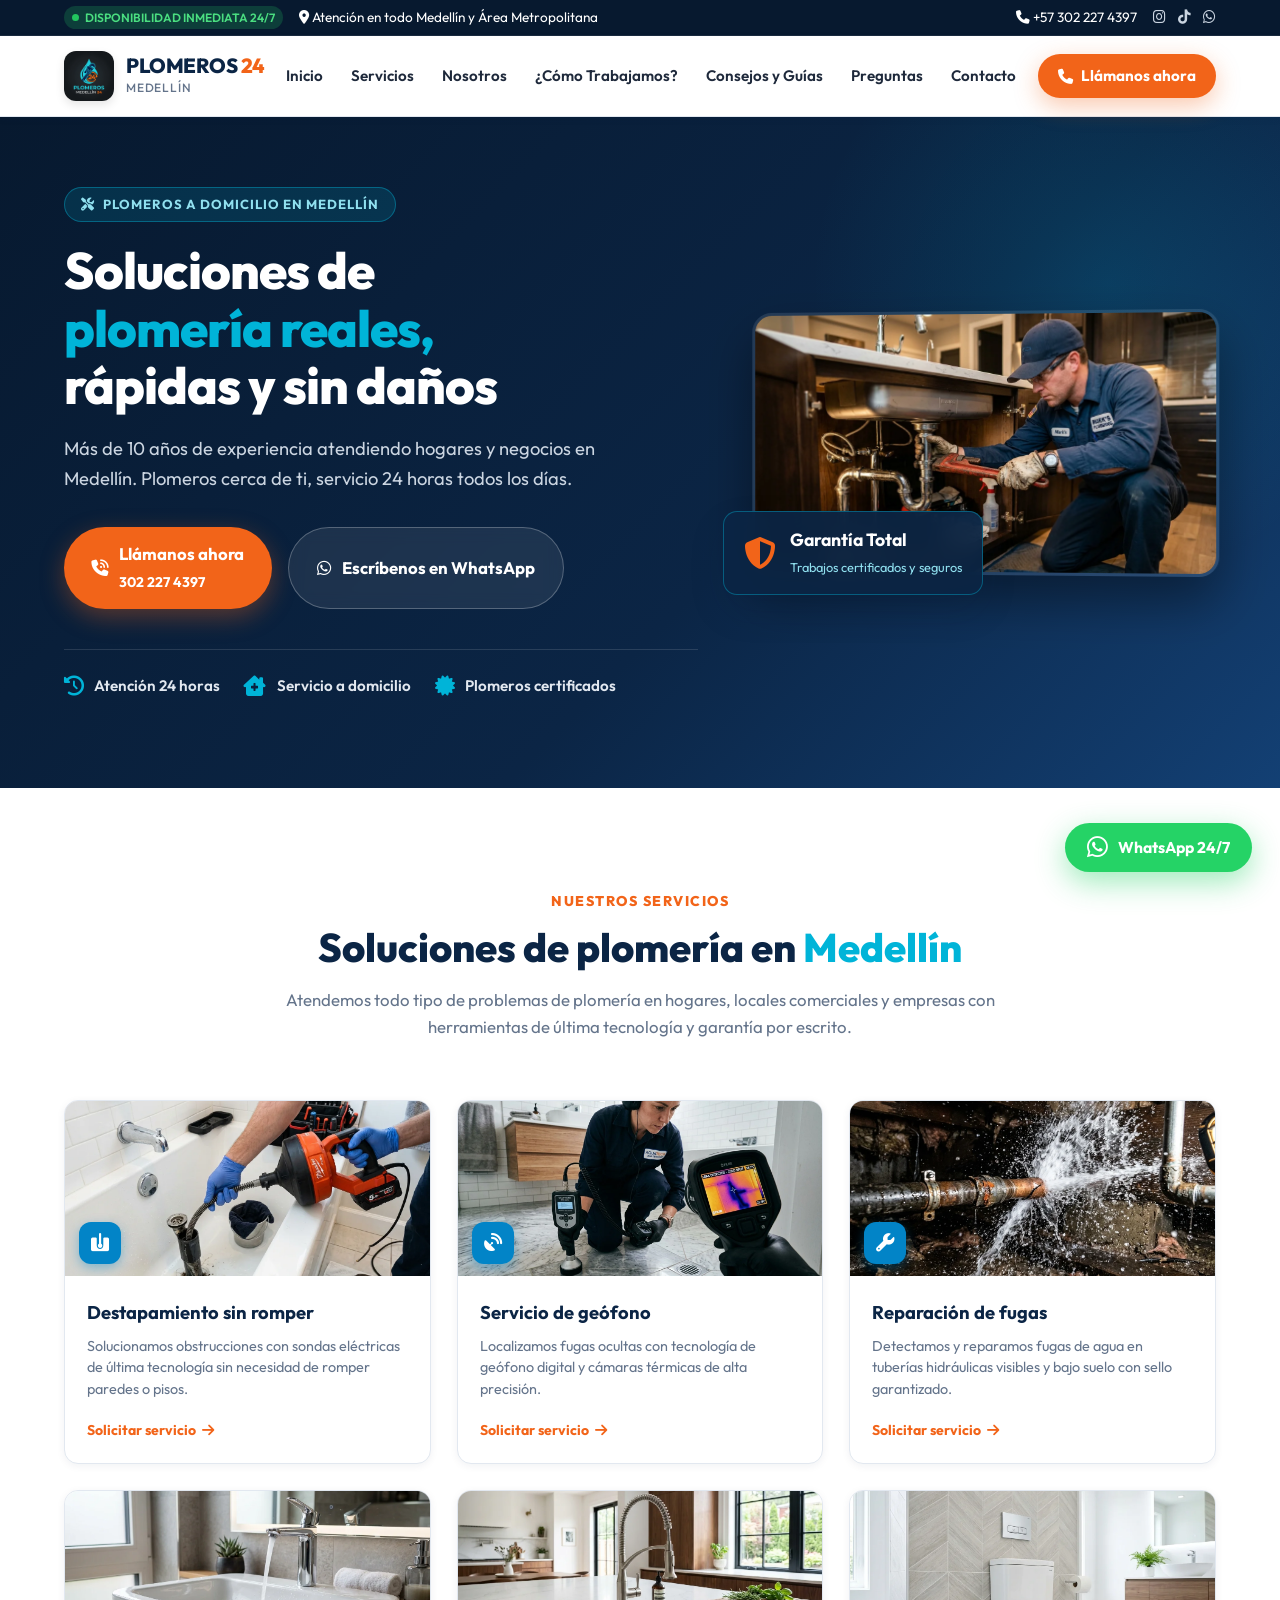
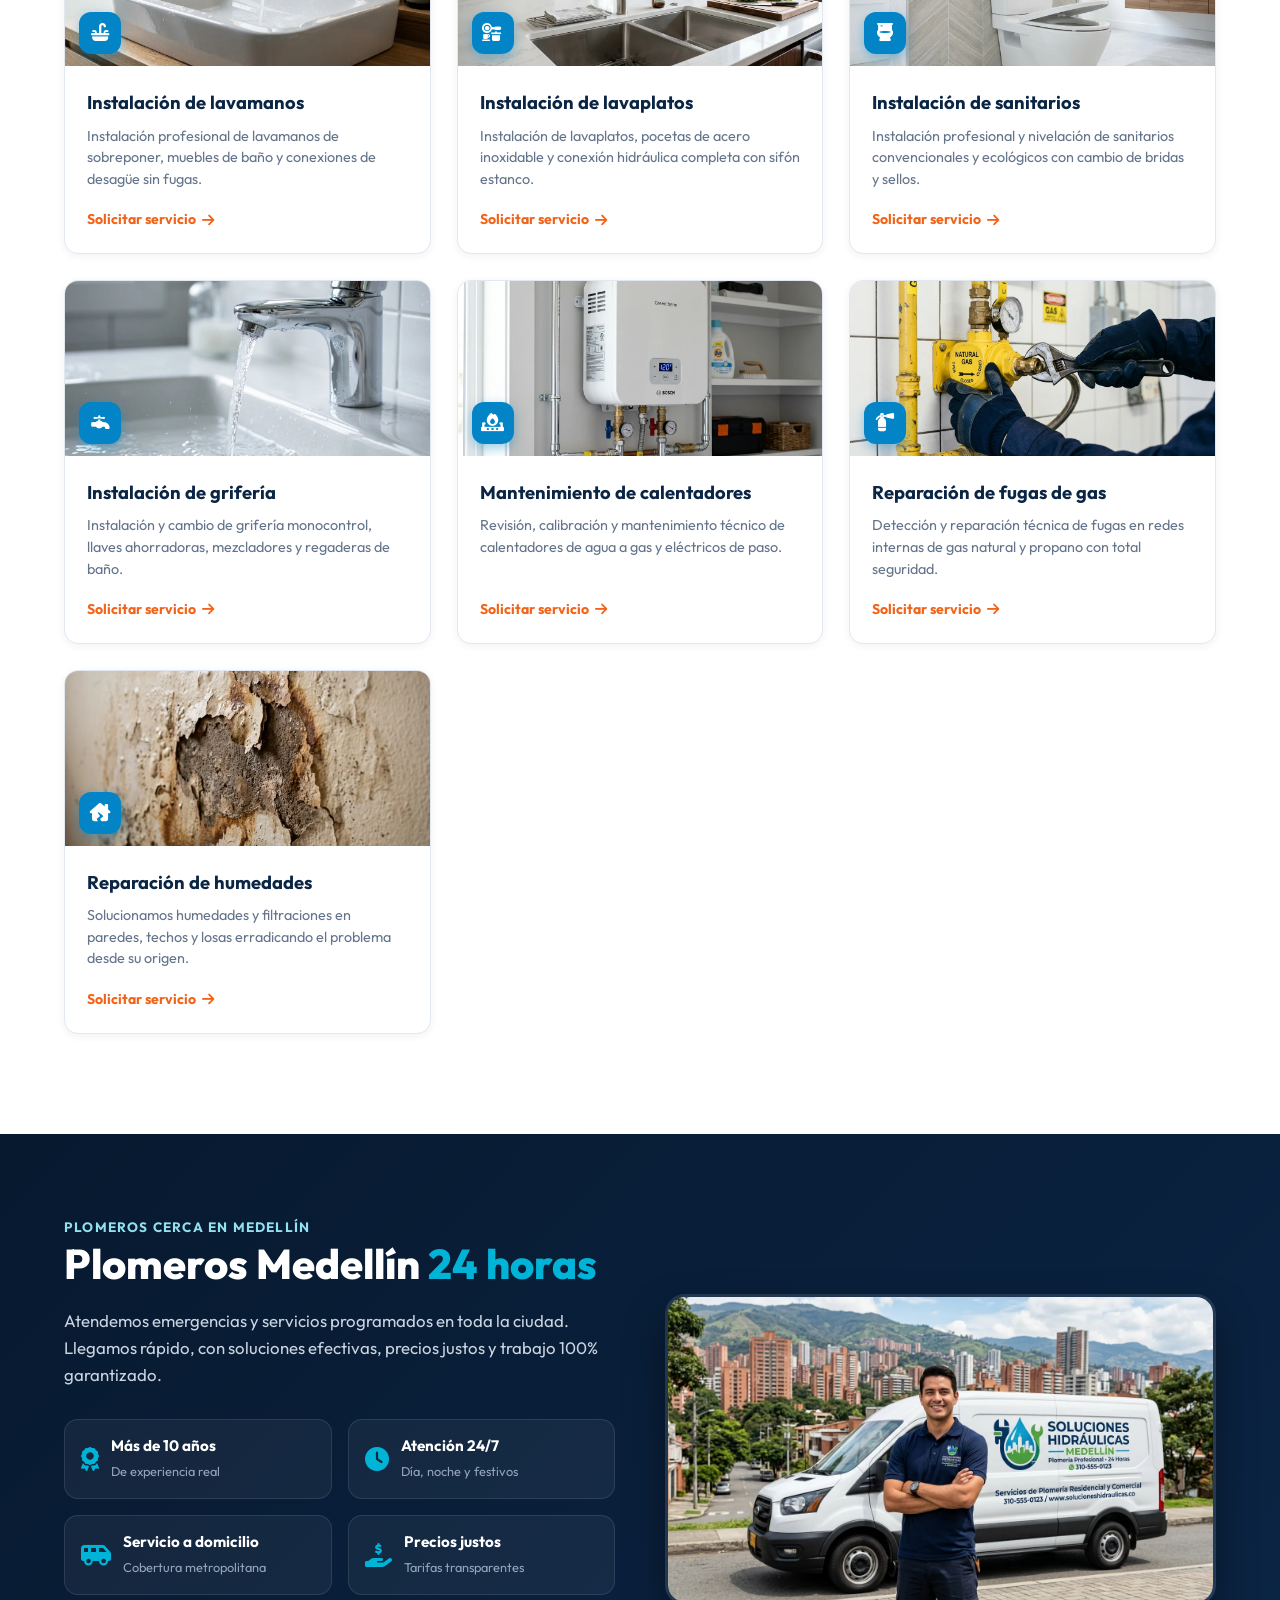
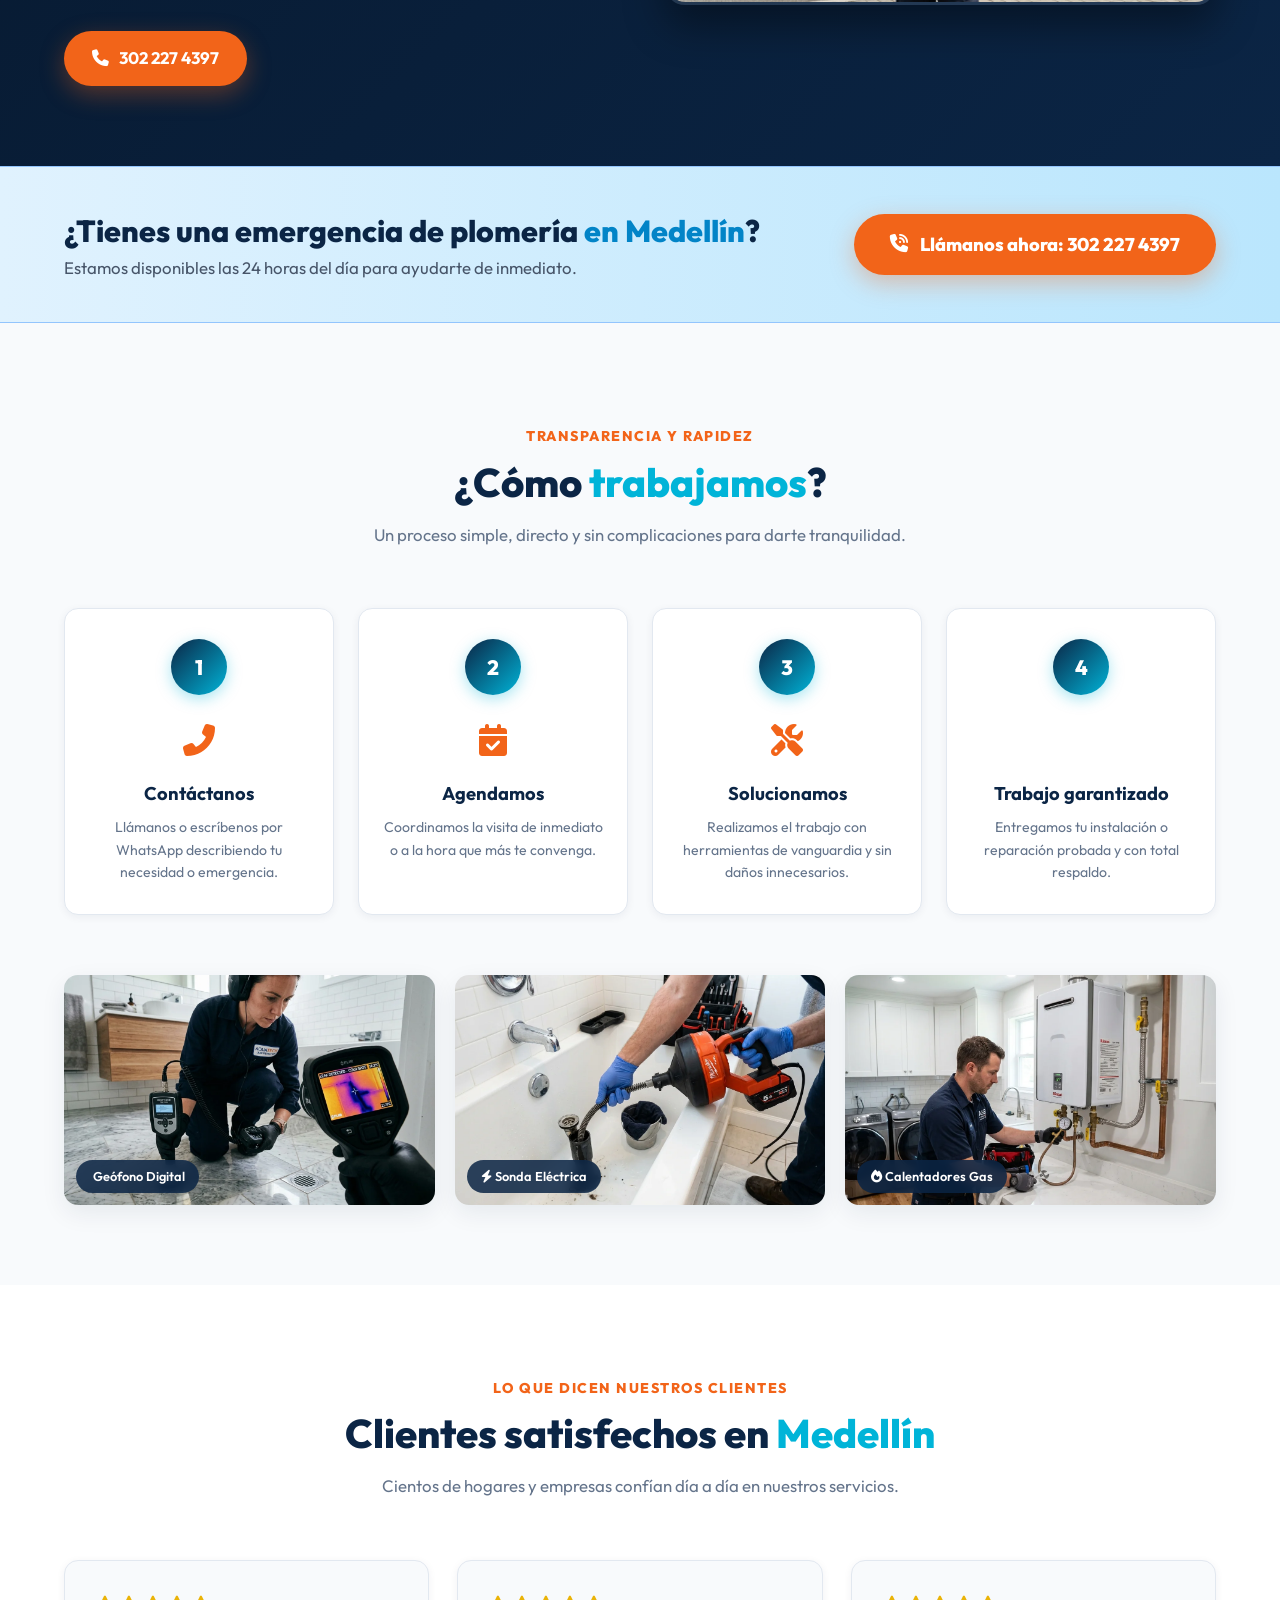
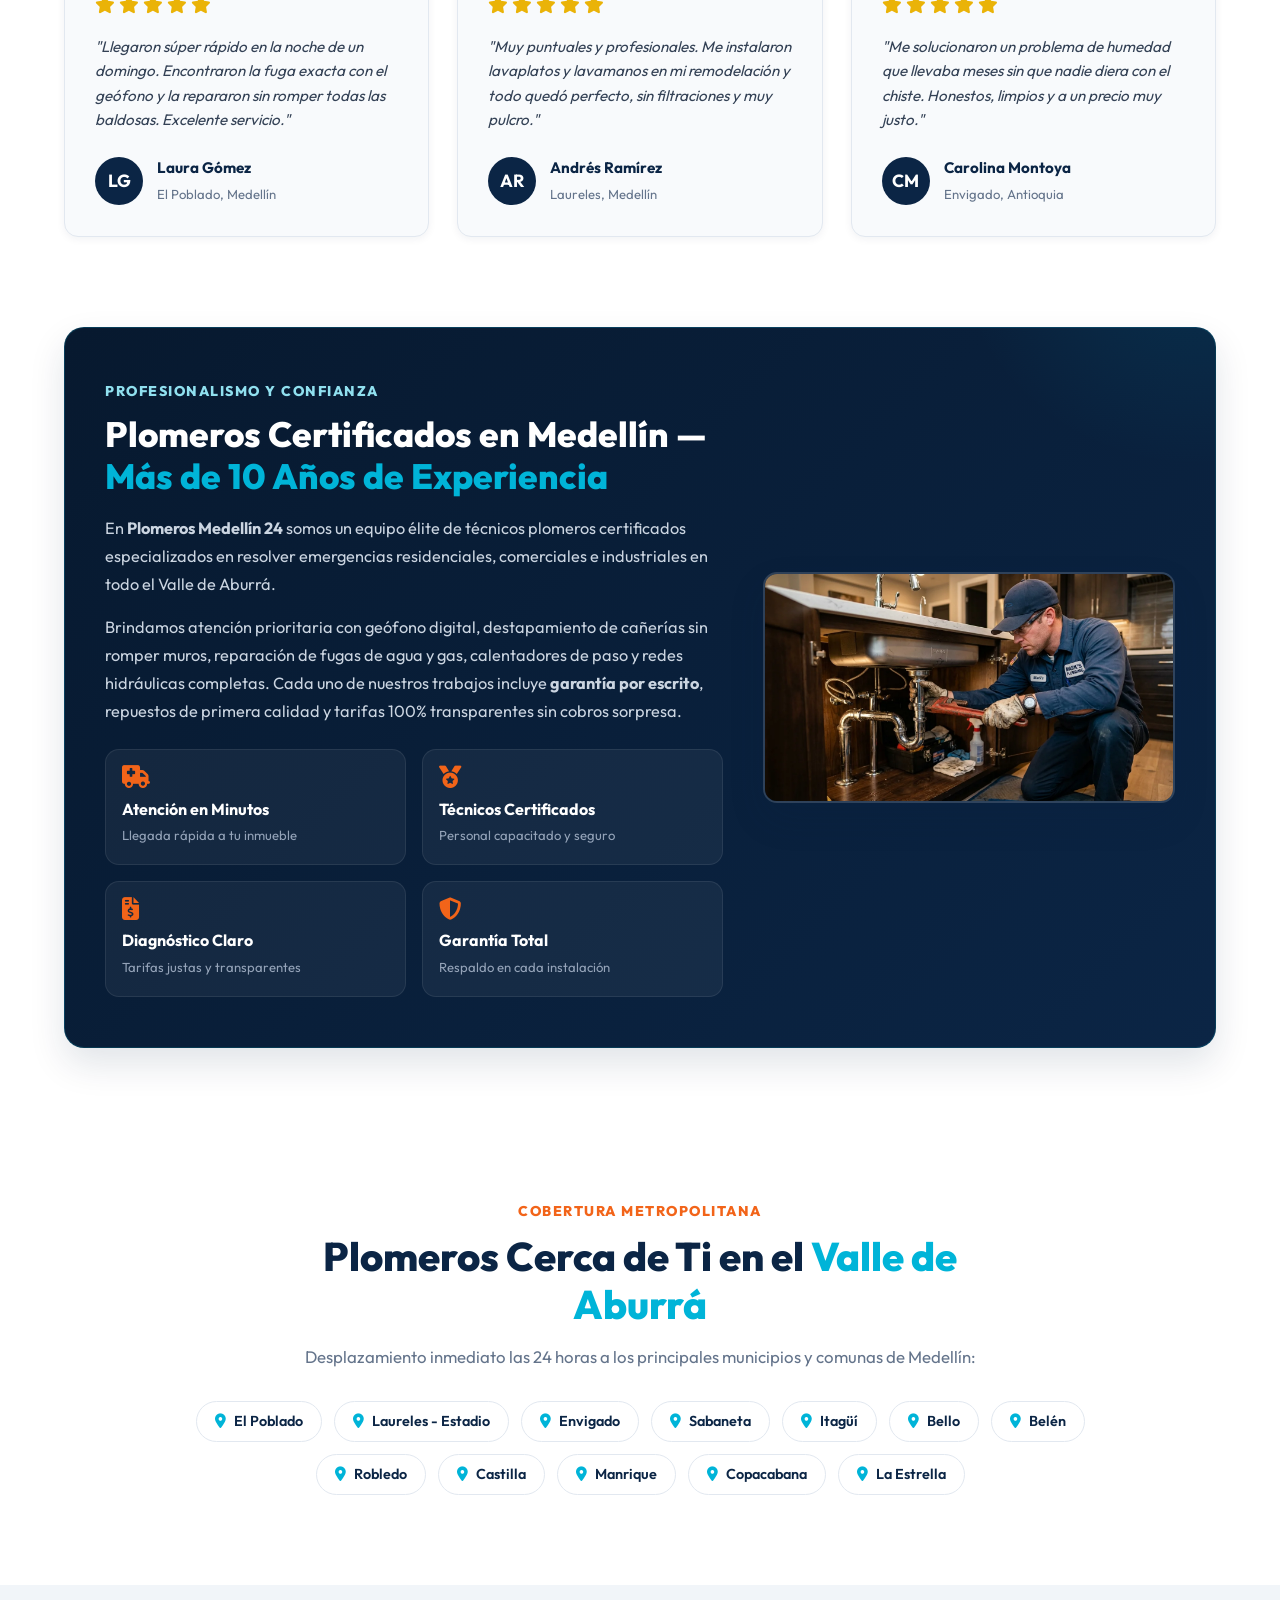
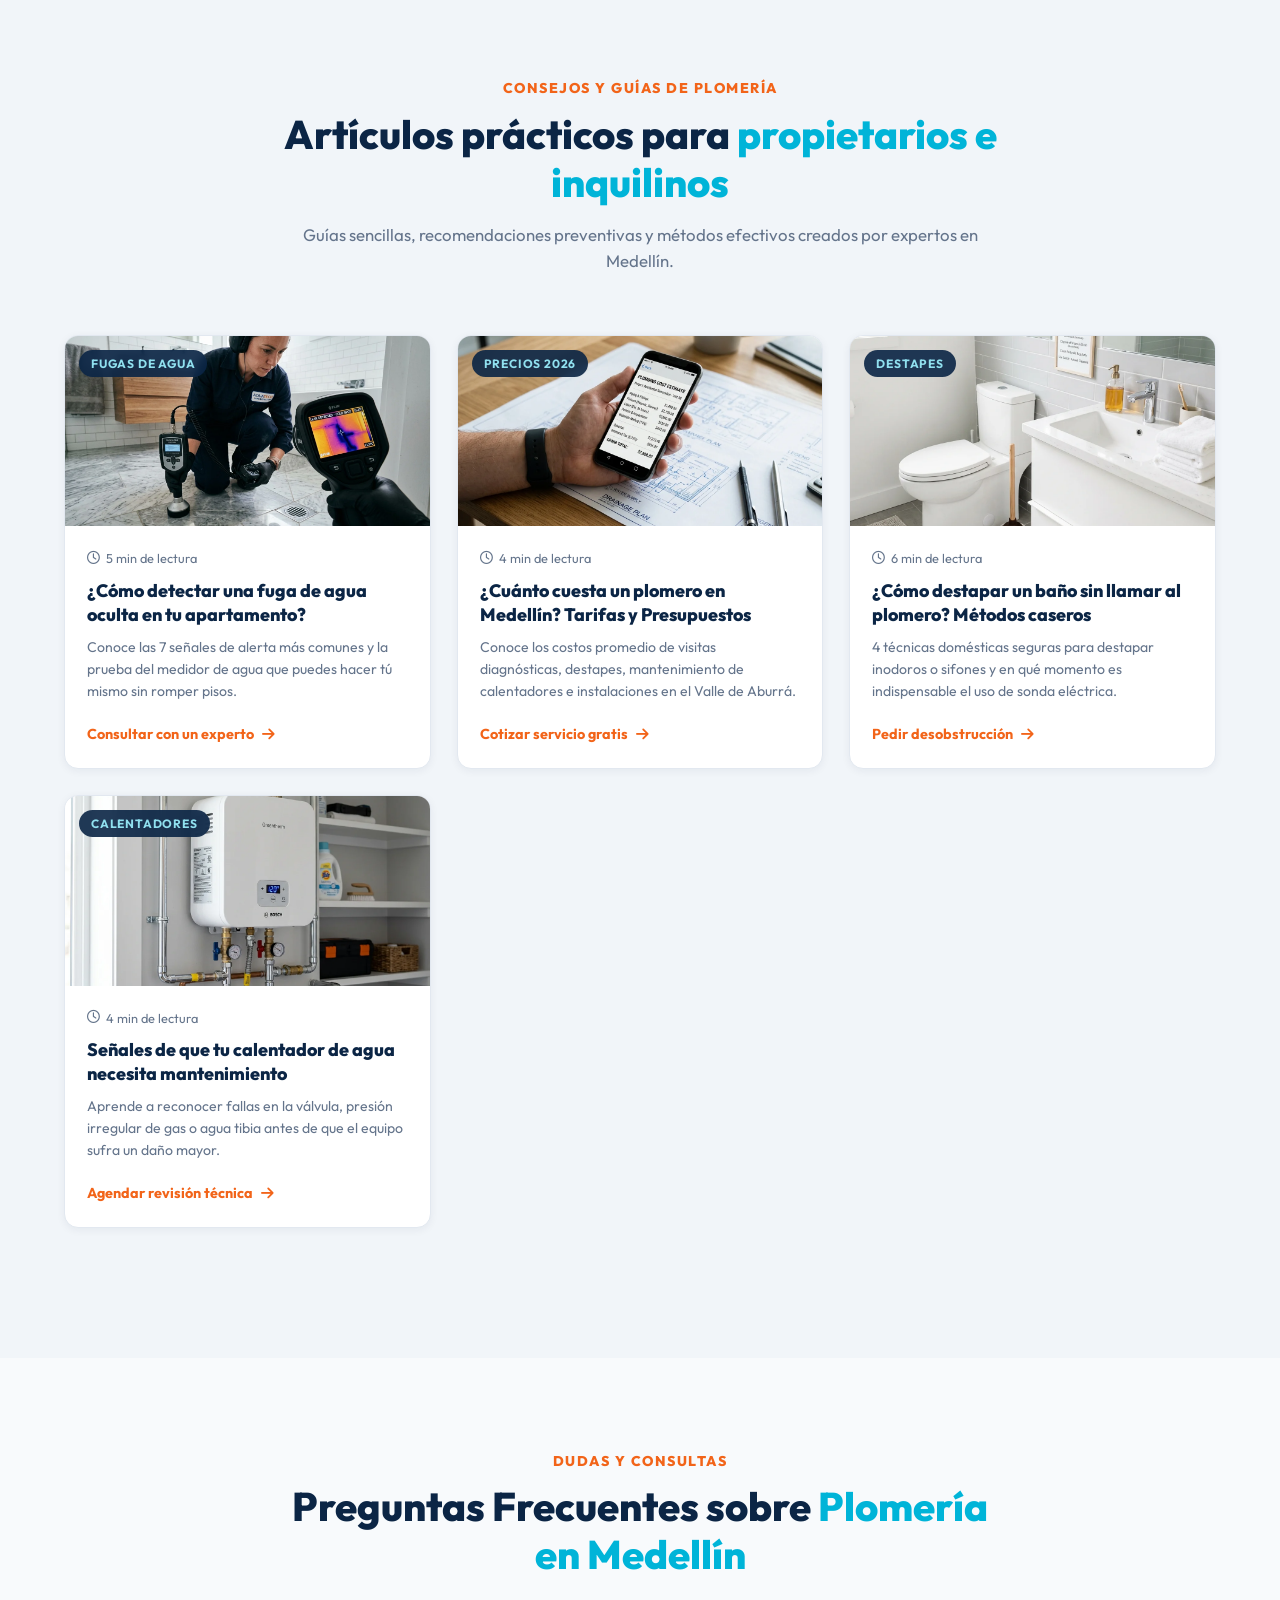
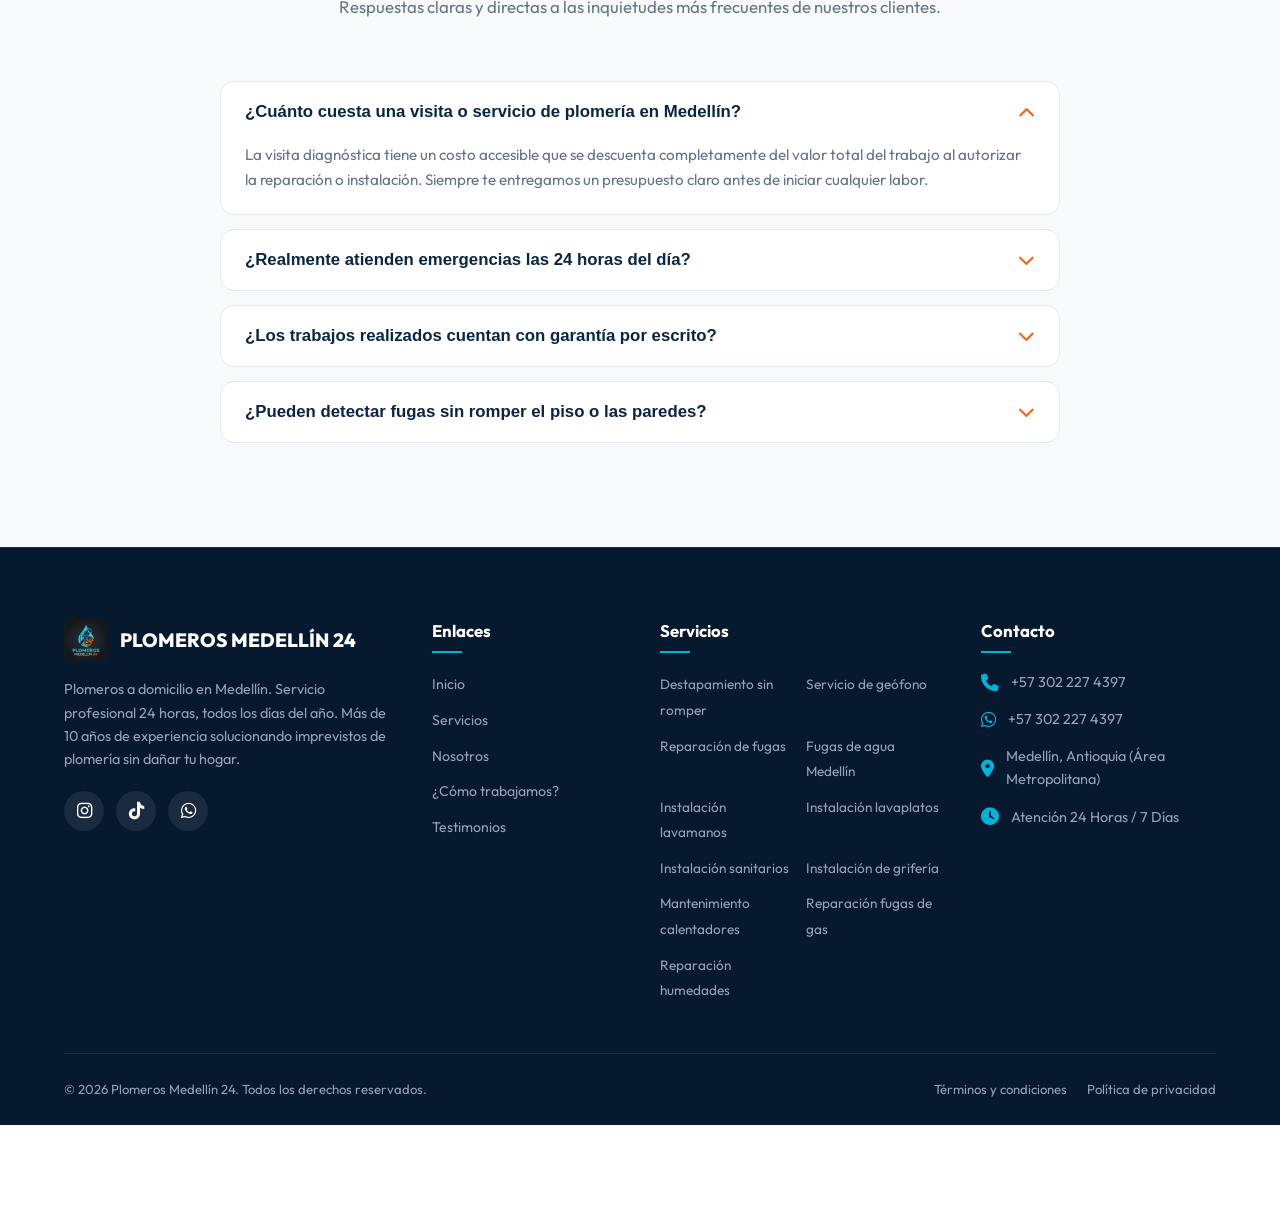
==== commit 339b90c0: "Add Consejos y Guias de Plomeria, FAQ interactivo y Plomeros Certificados con 10+ anos" ====
--- a/index.html
+++ b/index.html
@@ -1,23 +1,29 @@
 <!DOCTYPE html>
 <html lang="es">
+
 <head>
   <meta charset="UTF-8">
   <meta name="viewport" content="width=device-width, initial-scale=1.0">
   <title>Plomeros Medellín 24 | Plomería a Domicilio 24 Horas</title>
-  <meta name="description" content="Plomeros Medellín 24 horas a domicilio. Más de 10 años de experiencia en geófono, destapado sin romper, detección de fugas de agua y gas, calentadores y grifería. ¡Llámanos!">
+  <meta name="description"
+    content="Plomeros Medellín 24 horas a domicilio. Más de 10 años de experiencia en geófono, destapado sin romper, detección de fugas de agua y gas, calentadores y grifería. ¡Llámanos!">
   <link rel="icon" type="image/webp" href="images/logo.webp">
 
   <!-- Google Fonts: Outfit -->
   <link rel="preconnect" href="https://fonts.googleapis.com">
   <link rel="preconnect" href="https://fonts.gstatic.com" crossorigin>
-  <link href="https://fonts.googleapis.com/css2?family=Outfit:wght@400;500;600;700;800;900&display=swap" rel="stylesheet">
+  <link href="https://fonts.googleapis.com/css2?family=Outfit:wght@400;500;600;700;800;900&display=swap"
+    rel="stylesheet">
 
   <!-- Font Awesome Icons -->
-  <link rel="stylesheet" href="https://cdnjs.cloudflare.com/ajax/libs/font-awesome/6.5.1/css/all.min.css" integrity="sha512-DTOQO9RWCH3ppGqcWaEA1BIZOC6xxalwEsw9c2QQeAIftl+Vegovlnee1c9QX4TctnWMn13TZye+giMm8e2LwA==" crossorigin="anonymous" referrerpolicy="no-referrer" />
+  <link rel="stylesheet" href="https://cdnjs.cloudflare.com/ajax/libs/font-awesome/6.5.1/css/all.min.css"
+    integrity="sha512-DTOQO9RWCH3ppGqcWaEA1BIZOC6xxalwEsw9c2QQeAIftl+Vegovlnee1c9QX4TctnWMn13TZye+giMm8e2LwA=="
+    crossorigin="anonymous" referrerpolicy="no-referrer" />
 
   <!-- Custom Stylesheet -->
   <link rel="stylesheet" href="css/styles.css">
 </head>
+
 <body>
 
   <!-- Barra Superior de Notificación y Redes -->
@@ -30,9 +36,12 @@
       <div class="top-notice-right">
         <span><i class="fa-solid fa-phone"></i> +57 302 227 4397</span>
         <div class="social-top-links">
-          <a href="https://www.instagram.com/plome_romedellin?utm_source=qr&stkn=MThpMDJuYzloNTFpag==" target="_blank" rel="noopener noreferrer" aria-label="Instagram"><i class="fa-brands fa-instagram"></i></a>
-          <a href="https://www.tiktok.com/@juanurrego91?_r=1&_t=ZS-9AB4Qur4TrR" target="_blank" rel="noopener noreferrer" aria-label="TikTok"><i class="fa-brands fa-tiktok"></i></a>
-          <a href="https://wa.me/573022274397" target="_blank" rel="noopener noreferrer" aria-label="WhatsApp"><i class="fa-brands fa-whatsapp"></i></a>
+          <a href="https://www.instagram.com/plome_romedellin?utm_source=qr&stkn=MThpMDJuYzloNTFpag==" target="_blank"
+            rel="noopener noreferrer" aria-label="Instagram"><i class="fa-brands fa-instagram"></i></a>
+          <a href="https://www.tiktok.com/@juanurrego91?_r=1&_t=ZS-9AB4Qur4TrR" target="_blank"
+            rel="noopener noreferrer" aria-label="TikTok"><i class="fa-brands fa-tiktok"></i></a>
+          <a href="https://wa.me/573022274397" target="_blank" rel="noopener noreferrer" aria-label="WhatsApp"><i
+              class="fa-brands fa-whatsapp"></i></a>
         </div>
       </div>
     </div>
@@ -55,7 +64,8 @@
           <li><a href="#servicios">Servicios</a></li>
           <li><a href="#nosotros">Nosotros</a></li>
           <li><a href="#proceso">¿Cómo Trabajamos?</a></li>
-          <li><a href="#testimonios">Testimonios</a></li>
+          <li><a href="#consejos">Consejos y Guías</a></li>
+          <li><a href="#faq">Preguntas</a></li>
           <li><a href="#contacto">Contacto</a></li>
         </ul>
       </nav>
@@ -84,7 +94,8 @@
             Soluciones de <span class="highlight-blue">plomería reales,</span> rápidas y sin daños
           </h1>
           <p class="hero-description">
-            Más de 10 años de experiencia atendiendo hogares y negocios en Medellín. Plomeros cerca de ti, servicio 24 horas todos los días.
+            Más de 10 años de experiencia atendiendo hogares y negocios en Medellín. Plomeros cerca de ti, servicio 24
+            horas todos los días.
           </p>
 
           <div class="hero-cta-group">
@@ -92,7 +103,8 @@
               <i class="fa-solid fa-phone-volume"></i>
               <span>Llámanos ahora <br><small>302 227 4397</small></span>
             </a>
-            <a href="https://wa.me/573022274397?text=Hola,%20necesito%20un%20servicio%20urgente%20de%20plomería%20en%20Medellín." target="_blank" rel="noopener noreferrer" class="btn-whatsapp-hero">
+            <a href="https://wa.me/573022274397?text=Hola,%20necesito%20un%20servicio%20urgente%20de%20plomería%20en%20Medellín."
+              target="_blank" rel="noopener noreferrer" class="btn-whatsapp-hero">
               <i class="fa-brands fa-whatsapp"></i>
               <span>Escríbenos en WhatsApp</span>
             </a>
@@ -115,7 +127,8 @@
         </div>
 
         <div class="hero-image-wrap">
-          <img src="images/hero.webp" alt="Plomero profesional Medellín trabajando bajo fregadero" class="hero-main-img">
+          <img src="images/hero.webp" alt="Plomero profesional Medellín trabajando bajo fregadero"
+            class="hero-main-img">
           <div class="hero-floating-card">
             <i class="fa-solid fa-shield-halved"></i>
             <div class="floating-card-txt">
@@ -134,7 +147,8 @@
       <div class="section-header">
         <span class="section-tag">NUESTROS SERVICIOS</span>
         <h2 class="section-title">Soluciones de plomería en <span>Medellín</span></h2>
-        <p class="section-desc">Atendemos todo tipo de problemas de plomería en hogares, locales comerciales y empresas con herramientas de última tecnología y garantía por escrito.</p>
+        <p class="section-desc">Atendemos todo tipo de problemas de plomería en hogares, locales comerciales y empresas
+          con herramientas de última tecnología y garantía por escrito.</p>
       </div>
 
       <div class="services-grid">
@@ -146,8 +160,10 @@
           </div>
           <div class="service-card-body">
             <h3>Destapamiento sin romper</h3>
-            <p>Solucionamos obstrucciones con sondas eléctricas de última tecnología sin necesidad de romper paredes o pisos.</p>
-            <a href="https://wa.me/573022274397?text=Hola,%20deseo%20cotizar%20Destapamiento%20sin%20romper" target="_blank" class="service-cta-link">
+            <p>Solucionamos obstrucciones con sondas eléctricas de última tecnología sin necesidad de romper paredes o
+              pisos.</p>
+            <a href="https://wa.me/573022274397?text=Hola,%20deseo%20cotizar%20Destapamiento%20sin%20romper"
+              target="_blank" class="service-cta-link">
               Solicitar servicio <i class="fa-solid fa-arrow-right"></i>
             </a>
           </div>
@@ -162,7 +178,8 @@
           <div class="service-card-body">
             <h3>Servicio de geófono</h3>
             <p>Localizamos fugas ocultas con tecnología de geófono digital y cámaras térmicas de alta precisión.</p>
-            <a href="https://wa.me/573022274397?text=Hola,%20deseo%20cotizar%20Servicio%20de%20Geófono" target="_blank" class="service-cta-link">
+            <a href="https://wa.me/573022274397?text=Hola,%20deseo%20cotizar%20Servicio%20de%20Geófono" target="_blank"
+              class="service-cta-link">
               Solicitar servicio <i class="fa-solid fa-arrow-right"></i>
             </a>
           </div>
@@ -176,8 +193,10 @@
           </div>
           <div class="service-card-body">
             <h3>Reparación de fugas</h3>
-            <p>Detectamos y reparamos fugas de agua en tuberías hidráulicas visibles y bajo suelo con sello garantizado.</p>
-            <a href="https://wa.me/573022274397?text=Hola,%20deseo%20cotizar%20Reparación%20de%20fugas" target="_blank" class="service-cta-link">
+            <p>Detectamos y reparamos fugas de agua en tuberías hidráulicas visibles y bajo suelo con sello garantizado.
+            </p>
+            <a href="https://wa.me/573022274397?text=Hola,%20deseo%20cotizar%20Reparación%20de%20fugas" target="_blank"
+              class="service-cta-link">
               Solicitar servicio <i class="fa-solid fa-arrow-right"></i>
             </a>
           </div>
@@ -191,8 +210,10 @@
           </div>
           <div class="service-card-body">
             <h3>Instalación de lavamanos</h3>
-            <p>Instalación profesional de lavamanos de sobreponer, muebles de baño y conexiones de desagüe sin fugas.</p>
-            <a href="https://wa.me/573022274397?text=Hola,%20deseo%20cotizar%20Instalación%20de%20lavamanos" target="_blank" class="service-cta-link">
+            <p>Instalación profesional de lavamanos de sobreponer, muebles de baño y conexiones de desagüe sin fugas.
+            </p>
+            <a href="https://wa.me/573022274397?text=Hola,%20deseo%20cotizar%20Instalación%20de%20lavamanos"
+              target="_blank" class="service-cta-link">
               Solicitar servicio <i class="fa-solid fa-arrow-right"></i>
             </a>
           </div>
@@ -206,8 +227,10 @@
           </div>
           <div class="service-card-body">
             <h3>Instalación de lavaplatos</h3>
-            <p>Instalación de lavaplatos, pocetas de acero inoxidable y conexión hidráulica completa con sifón estanco.</p>
-            <a href="https://wa.me/573022274397?text=Hola,%20deseo%20cotizar%20Instalación%20de%20lavaplatos" target="_blank" class="service-cta-link">
+            <p>Instalación de lavaplatos, pocetas de acero inoxidable y conexión hidráulica completa con sifón estanco.
+            </p>
+            <a href="https://wa.me/573022274397?text=Hola,%20deseo%20cotizar%20Instalación%20de%20lavaplatos"
+              target="_blank" class="service-cta-link">
               Solicitar servicio <i class="fa-solid fa-arrow-right"></i>
             </a>
           </div>
@@ -221,8 +244,10 @@
           </div>
           <div class="service-card-body">
             <h3>Instalación de sanitarios</h3>
-            <p>Instalación profesional y nivelación de sanitarios convencionales y ecológicos con cambio de bridas y sellos.</p>
-            <a href="https://wa.me/573022274397?text=Hola,%20deseo%20cotizar%20Instalación%20de%20sanitarios" target="_blank" class="service-cta-link">
+            <p>Instalación profesional y nivelación de sanitarios convencionales y ecológicos con cambio de bridas y
+              sellos.</p>
+            <a href="https://wa.me/573022274397?text=Hola,%20deseo%20cotizar%20Instalación%20de%20sanitarios"
+              target="_blank" class="service-cta-link">
               Solicitar servicio <i class="fa-solid fa-arrow-right"></i>
             </a>
           </div>
@@ -237,7 +262,8 @@
           <div class="service-card-body">
             <h3>Instalación de grifería</h3>
             <p>Instalación y cambio de grifería monocontrol, llaves ahorradoras, mezcladores y regaderas de baño.</p>
-            <a href="https://wa.me/573022274397?text=Hola,%20deseo%20cotizar%20Instalación%20de%20grifería" target="_blank" class="service-cta-link">
+            <a href="https://wa.me/573022274397?text=Hola,%20deseo%20cotizar%20Instalación%20de%20grifería"
+              target="_blank" class="service-cta-link">
               Solicitar servicio <i class="fa-solid fa-arrow-right"></i>
             </a>
           </div>
@@ -252,7 +278,8 @@
           <div class="service-card-body">
             <h3>Mantenimiento de calentadores</h3>
             <p>Revisión, calibración y mantenimiento técnico de calentadores de agua a gas y eléctricos de paso.</p>
-            <a href="https://wa.me/573022274397?text=Hola,%20deseo%20cotizar%20Mantenimiento%20de%20calentadores" target="_blank" class="service-cta-link">
+            <a href="https://wa.me/573022274397?text=Hola,%20deseo%20cotizar%20Mantenimiento%20de%20calentadores"
+              target="_blank" class="service-cta-link">
               Solicitar servicio <i class="fa-solid fa-arrow-right"></i>
             </a>
           </div>
@@ -266,8 +293,10 @@
           </div>
           <div class="service-card-body">
             <h3>Reparación de fugas de gas</h3>
-            <p>Detección y reparación técnica de fugas en redes internas de gas natural y propano con total seguridad.</p>
-            <a href="https://wa.me/573022274397?text=Hola,%20tengo%20una%20emergencia%20por%20fuga%20de%20gas" target="_blank" class="service-cta-link">
+            <p>Detección y reparación técnica de fugas en redes internas de gas natural y propano con total seguridad.
+            </p>
+            <a href="https://wa.me/573022274397?text=Hola,%20tengo%20una%20emergencia%20por%20fuga%20de%20gas"
+              target="_blank" class="service-cta-link">
               Solicitar servicio <i class="fa-solid fa-arrow-right"></i>
             </a>
           </div>
@@ -281,8 +310,10 @@
           </div>
           <div class="service-card-body">
             <h3>Reparación de humedades</h3>
-            <p>Solucionamos humedades y filtraciones en paredes, techos y losas erradicando el problema desde su origen.</p>
-            <a href="https://wa.me/573022274397?text=Hola,%20deseo%20cotizar%20Reparación%20de%20humedades" target="_blank" class="service-cta-link">
+            <p>Solucionamos humedades y filtraciones en paredes, techos y losas erradicando el problema desde su origen.
+            </p>
+            <a href="https://wa.me/573022274397?text=Hola,%20deseo%20cotizar%20Reparación%20de%20humedades"
+              target="_blank" class="service-cta-link">
               Solicitar servicio <i class="fa-solid fa-arrow-right"></i>
             </a>
           </div>
@@ -299,7 +330,8 @@
           <span class="tag-sub">PLOMEROS CERCA EN MEDELLÍN</span>
           <h2>Plomeros Medellín <span>24 horas</span></h2>
           <p>
-            Atendemos emergencias y servicios programados en toda la ciudad. Llegamos rápido, con soluciones efectivas, precios justos y trabajo 100% garantizado.
+            Atendemos emergencias y servicios programados en toda la ciudad. Llegamos rápido, con soluciones efectivas,
+            precios justos y trabajo 100% garantizado.
           </p>
 
           <div class="banner-badges-grid">
@@ -437,7 +469,8 @@
             <i class="fa-solid fa-star"></i>
             <i class="fa-solid fa-star"></i>
           </div>
-          <p class="testimonial-text">"Llegaron súper rápido en la noche de un domingo. Encontraron la fuga exacta con el geófono y la repararon sin romper todas las baldosas. Excelente servicio."</p>
+          <p class="testimonial-text">"Llegaron súper rápido en la noche de un domingo. Encontraron la fuga exacta con
+            el geófono y la repararon sin romper todas las baldosas. Excelente servicio."</p>
           <div class="client-meta">
             <div class="client-avatar">LG</div>
             <div class="client-info">
@@ -455,7 +488,8 @@
             <i class="fa-solid fa-star"></i>
             <i class="fa-solid fa-star"></i>
           </div>
-          <p class="testimonial-text">"Muy puntuales y profesionales. Me instalaron lavaplatos y lavamanos en mi remodelación y todo quedó perfecto, sin filtraciones y muy pulcro."</p>
+          <p class="testimonial-text">"Muy puntuales y profesionales. Me instalaron lavaplatos y lavamanos en mi
+            remodelación y todo quedó perfecto, sin filtraciones y muy pulcro."</p>
           <div class="client-meta">
             <div class="client-avatar">AR</div>
             <div class="client-info">
@@ -473,7 +507,8 @@
             <i class="fa-solid fa-star"></i>
             <i class="fa-solid fa-star"></i>
           </div>
-          <p class="testimonial-text">"Me solucionaron un problema de humedad que llevaba meses sin que nadie diera con el chiste. Honestos, limpios y a un precio muy justo."</p>
+          <p class="testimonial-text">"Me solucionaron un problema de humedad que llevaba meses sin que nadie diera con
+            el chiste. Honestos, limpios y a un precio muy justo."</p>
           <div class="client-meta">
             <div class="client-avatar">CM</div>
             <div class="client-info">
@@ -484,9 +519,206 @@
         </div>
       </div>
     </div>
+  <!-- Sección Informativa Detallada: Plomeros Certificados con más de 10 Años de Experiencia -->
+  <section class="company-detailed-section">
+    <div class="container">
+      <div class="company-detailed-card">
+        <div class="company-detailed-grid">
+          <div class="company-detailed-content">
+            <span class="section-tag" style="color: var(--accent-cyan-light);">PROFESIONALISMO Y CONFIANZA</span>
+            <h2>Plomeros Certificados en Medellín — <span>Más de 10 Años de Experiencia</span></h2>
+            <p>
+              En <strong>Plomeros Medellín 24</strong> somos un equipo élite de técnicos plomeros certificados especializados en resolver emergencias residenciales, comerciales e industriales en todo el Valle de Aburrá.
+            </p>
+            <p>
+              Brindamos atención prioritaria con geófono digital, destapamiento de cañerías sin romper muros, reparación de fugas de agua y gas, calentadores de paso y redes hidráulicas completas. Cada uno de nuestros trabajos incluye <strong>garantía por escrito</strong>, repuestos de primera calidad y tarifas 100% transparentes sin cobros sorpresa.
+            </p>
+            <div class="company-highlights-list">
+              <div class="company-hl-item">
+                <i class="fa-solid fa-truck-medical"></i>
+                <strong>Atención en Minutos</strong>
+                <span>Llegada rápida a tu inmueble</span>
+              </div>
+              <div class="company-hl-item">
+                <i class="fa-solid fa-medal"></i>
+                <strong>Técnicos Certificados</strong>
+                <span>Personal capacitado y seguro</span>
+              </div>
+              <div class="company-hl-item">
+                <i class="fa-solid fa-file-invoice-dollar"></i>
+                <strong>Diagnóstico Claro</strong>
+                <span>Tarifas justas y transparentes</span>
+              </div>
+              <div class="company-hl-item">
+                <i class="fa-solid fa-shield-halved"></i>
+                <strong>Garantía Total</strong>
+                <span>Respaldo en cada instalación</span>
+              </div>
+            </div>
+          </div>
+          <div class="company-detailed-image">
+            <img src="images/hero.webp" alt="Técnico de plomería certificado en Medellín" style="border-radius: var(--radius-md); box-shadow: var(--shadow-lg); border: 2px solid rgba(255,255,255,0.15);" loading="lazy">
+          </div>
+        </div>
+      </div>
+    </div>
   </section>
 
-  <!-- Footer Profesional -->
+  <!-- Cobertura en Medellín y Valle de Aburrá -->
+  <section class="zones-section" style="padding: 60px 0; background: #ffffff;">
+    <div class="container text-center">
+      <div class="section-header" style="margin-bottom: 30px;">
+        <span class="section-tag">COBERTURA METROPOLITANA</span>
+        <h2 class="section-title">Plomeros Cerca de Ti en el <span>Valle de Aburrá</span></h2>
+        <p class="section-desc">Desplazamiento inmediato las 24 horas a los principales municipios y comunas de Medellín:</p>
+      </div>
+
+      <div class="zones-badges-wrap">
+        <span class="zone-badge-pill"><i class="fa-solid fa-location-dot"></i> El Poblado</span>
+        <span class="zone-badge-pill"><i class="fa-solid fa-location-dot"></i> Laureles - Estadio</span>
+        <span class="zone-badge-pill"><i class="fa-solid fa-location-dot"></i> Envigado</span>
+        <span class="zone-badge-pill"><i class="fa-solid fa-location-dot"></i> Sabaneta</span>
+        <span class="zone-badge-pill"><i class="fa-solid fa-location-dot"></i> Itagüí</span>
+        <span class="zone-badge-pill"><i class="fa-solid fa-location-dot"></i> Bello</span>
+        <span class="zone-badge-pill"><i class="fa-solid fa-location-dot"></i> Belén</span>
+        <span class="zone-badge-pill"><i class="fa-solid fa-location-dot"></i> Robledo</span>
+        <span class="zone-badge-pill"><i class="fa-solid fa-location-dot"></i> Castilla</span>
+        <span class="zone-badge-pill"><i class="fa-solid fa-location-dot"></i> Manrique</span>
+        <span class="zone-badge-pill"><i class="fa-solid fa-location-dot"></i> Copacabana</span>
+        <span class="zone-badge-pill"><i class="fa-solid fa-location-dot"></i> La Estrella</span>
+      </div>
+    </div>
+  </section>
+
+  <!-- Sección Blog: Consejos y Guías de Plomería -->
+  <section class="blog-section" id="consejos">
+    <div class="container">
+      <div class="section-header">
+        <span class="section-tag">CONSEJOS Y GUÍAS DE PLOMERÍA</span>
+        <h2 class="section-title">Artículos prácticos para <span>propietarios e inquilinos</span></h2>
+        <p class="section-desc">Guías sencillas, recomendaciones preventivas y métodos efectivos creados por expertos en Medellín.</p>
+      </div>
+
+      <div class="blog-grid">
+        <!-- Artículo 1: Fugas Ocultas -->
+        <article class="blog-card">
+          <div class="blog-card-img">
+            <img src="images/geofono.webp" alt="Detectar fuga oculta en apartamento" loading="lazy">
+            <span class="blog-category-tag">Fugas de Agua</span>
+          </div>
+          <div class="blog-card-body">
+            <div class="blog-meta-date"><i class="fa-regular fa-clock"></i> 5 min de lectura</div>
+            <h3 class="blog-card-title">¿Cómo detectar una fuga de agua oculta en tu apartamento?</h3>
+            <p class="blog-card-desc">Conoce las 7 señales de alerta más comunes y la prueba del medidor de agua que puedes hacer tú mismo sin romper pisos.</p>
+            <a href="https://wa.me/573022274397?text=Hola,%20leí%20el%20artículo%20de%20fugas%20ocultas%20y%20necesito%20inspección%20con%20geófono" target="_blank" class="blog-read-more">
+              Consultar con un experto <i class="fa-solid fa-arrow-right"></i>
+            </a>
+          </div>
+        </article>
+
+        <!-- Artículo 2: Precios y Cotizaciones -->
+        <article class="blog-card">
+          <div class="blog-card-img">
+            <img src="images/blog_precios.webp" alt="Precios de plomero en Medellín" loading="lazy">
+            <span class="blog-category-tag">Precios 2026</span>
+          </div>
+          <div class="blog-card-body">
+            <div class="blog-meta-date"><i class="fa-regular fa-clock"></i> 4 min de lectura</div>
+            <h3 class="blog-card-title">¿Cuánto cuesta un plomero en Medellín? Tarifas y Presupuestos</h3>
+            <p class="blog-card-desc">Conoce los costos promedio de visitas diagnósticas, destapes, mantenimiento de calentadores e instalaciones en el Valle de Aburrá.</p>
+            <a href="https://wa.me/573022274397?text=Hola,%20deseo%20conocer%20la%20tarifa%20y%20cotización%20de%20un%20servicio" target="_blank" class="blog-read-more">
+              Cotizar servicio gratis <i class="fa-solid fa-arrow-right"></i>
+            </a>
+          </div>
+        </article>
+
+        <!-- Artículo 3: Destapar Baños -->
+        <article class="blog-card">
+          <div class="blog-card-img">
+            <img src="images/blog_destape.webp" alt="Cómo destapar un baño sin plomero" loading="lazy">
+            <span class="blog-category-tag">Destapes</span>
+          </div>
+          <div class="blog-card-body">
+            <div class="blog-meta-date"><i class="fa-regular fa-clock"></i> 6 min de lectura</div>
+            <h3 class="blog-card-title">¿Cómo destapar un baño sin llamar al plomero? Métodos caseros</h3>
+            <p class="blog-card-desc">4 técnicas domésticas seguras para destapar inodoros o sifones y en qué momento es indispensable el uso de sonda eléctrica.</p>
+            <a href="https://wa.me/573022274397?text=Hola,%20tengo%20un%20inodoro%20tapado%20y%20necesito%20servicio%20de%20sonda" target="_blank" class="blog-read-more">
+              Pedir desobstrucción <i class="fa-solid fa-arrow-right"></i>
+            </a>
+          </div>
+        </article>
+
+        <!-- Artículo 4: Calentadores -->
+        <article class="blog-card">
+          <div class="blog-card-img">
+            <img src="images/serv_calentador.webp" alt="Señales de que tu calentador necesita reemplazo" loading="lazy">
+            <span class="blog-category-tag">Calentadores</span>
+          </div>
+          <div class="blog-card-body">
+            <div class="blog-meta-date"><i class="fa-regular fa-clock"></i> 4 min de lectura</div>
+            <h3 class="blog-card-title">Señales de que tu calentador de agua necesita mantenimiento</h3>
+            <p class="blog-card-desc">Aprende a reconocer fallas en la válvula, presión irregular de gas o agua tibia antes de que el equipo sufra un daño mayor.</p>
+            <a href="https://wa.me/573022274397?text=Hola,%20mi%20calentador%20está%20fallando%20y%20necesito%20revisión%20técnica" target="_blank" class="blog-read-more">
+              Agendar revisión técnica <i class="fa-solid fa-arrow-right"></i>
+            </a>
+          </div>
+        </article>
+      </div>
+    </div>
+  </section>
+
+  <!-- Sección FAQ: Preguntas Frecuentes -->
+  <section class="faq-section" id="faq">
+    <div class="container">
+      <div class="section-header">
+        <span class="section-tag">DUDAS Y CONSULTAS</span>
+        <h2 class="section-title">Preguntas Frecuentes sobre <span>Plomería en Medellín</span></h2>
+        <p class="section-desc">Respuestas claras y directas a las inquietudes más frecuentes de nuestros clientes.</p>
+      </div>
+
+      <div class="faq-container">
+        <div class="faq-item active">
+          <button class="faq-question">
+            <span>¿Cuánto cuesta una visita o servicio de plomería en Medellín?</span>
+            <i class="fa-solid fa-chevron-down"></i>
+          </button>
+          <div class="faq-answer">
+            <p>La visita diagnóstica tiene un costo accesible que se descuenta completamente del valor total del trabajo al autorizar la reparación o instalación. Siempre te entregamos un presupuesto claro antes de iniciar cualquier labor.</p>
+          </div>
+        </div>
+
+        <div class="faq-item">
+          <button class="faq-question">
+            <span>¿Realmente atienden emergencias las 24 horas del día?</span>
+            <i class="fa-solid fa-chevron-down"></i>
+          </button>
+          <div class="faq-answer">
+            <p>¡Sí! Nuestro equipo de guardia está disponible las 24 horas, los 7 días de la semana (incluyendo domingos y festivos) en Medellín, Envigado, Itagüí, Sabaneta, Bello y municipios cercanos.</p>
+          </div>
+        </div>
+
+        <div class="faq-item">
+          <button class="faq-question">
+            <span>¿Los trabajos realizados cuentan con garantía por escrito?</span>
+            <i class="fa-solid fa-chevron-down"></i>
+          </button>
+          <div class="faq-answer">
+            <p>Absolutamente. Todos nuestros servicios técnicos de destape, geófono, reparación de fugas, calentadores e instalaciones hidráulicas cuentan con garantía de satisfacción y respaldo directo.</p>
+          </div>
+        </div>
+
+        <div class="faq-item">
+          <button class="faq-question">
+            <span>¿Pueden detectar fugas sin romper el piso o las paredes?</span>
+            <i class="fa-solid fa-chevron-down"></i>
+          </button>
+          <div class="faq-answer">
+            <p>Sí, contamos con geófonos digitales de escucha acústica y cámaras termográficas que permiten identificar el punto exacto de la rotura bajo piso o baldosas, evitando roturas destructivas e innecesarias.</p>
+          </div>
+        </div>
+      </div>
+    </div>
+  </section>
   <footer class="footer" id="contacto">
     <div class="container">
       <div class="footer-top-grid">
@@ -497,12 +729,16 @@
             <h3>PLOMEROS MEDELLÍN 24</h3>
           </div>
           <p>
-            Plomeros a domicilio en Medellín. Servicio profesional 24 horas, todos los días del año. Más de 10 años de experiencia solucionando imprevistos de plomería sin dañar tu hogar.
+            Plomeros a domicilio en Medellín. Servicio profesional 24 horas, todos los días del año. Más de 10 años de
+            experiencia solucionando imprevistos de plomería sin dañar tu hogar.
           </p>
           <div class="footer-social-icons">
-            <a href="https://www.instagram.com/plome_romedellin?utm_source=qr&stkn=MThpMDJuYzloNTFpag==" target="_blank" rel="noopener noreferrer" aria-label="Instagram"><i class="fa-brands fa-instagram"></i></a>
-            <a href="https://www.tiktok.com/@juanurrego91?_r=1&_t=ZS-9AB4Qur4TrR" target="_blank" rel="noopener noreferrer" aria-label="TikTok"><i class="fa-brands fa-tiktok"></i></a>
-            <a href="https://wa.me/573022274397" target="_blank" rel="noopener noreferrer" aria-label="WhatsApp"><i class="fa-brands fa-whatsapp"></i></a>
+            <a href="https://www.instagram.com/plome_romedellin?utm_source=qr&stkn=MThpMDJuYzloNTFpag==" target="_blank"
+              rel="noopener noreferrer" aria-label="Instagram"><i class="fa-brands fa-instagram"></i></a>
+            <a href="https://www.tiktok.com/@juanurrego91?_r=1&_t=ZS-9AB4Qur4TrR" target="_blank"
+              rel="noopener noreferrer" aria-label="TikTok"><i class="fa-brands fa-tiktok"></i></a>
+            <a href="https://wa.me/573022274397" target="_blank" rel="noopener noreferrer" aria-label="WhatsApp"><i
+                class="fa-brands fa-whatsapp"></i></a>
           </div>
         </div>
 
@@ -571,7 +807,8 @@
   </footer>
 
   <!-- Botón Flotante de WhatsApp -->
-  <a href="https://wa.me/573022274397?text=Hola,%20necesito%20un%20servicio%20de%20plomería%20en%20Medellín." target="_blank" rel="noopener noreferrer" class="floating-whatsapp-btn" aria-label="Escríbenos a WhatsApp">
+  <a href="https://wa.me/573022274397?text=Hola,%20necesito%20un%20servicio%20de%20plomería%20en%20Medellín."
+    target="_blank" rel="noopener noreferrer" class="floating-whatsapp-btn" aria-label="Escríbenos a WhatsApp">
     <i class="fa-brands fa-whatsapp"></i>
     <span>WhatsApp 24/7</span>
   </a>
@@ -579,4 +816,5 @@
   <!-- Script interactivo -->
   <script src="js/main.js"></script>
 </body>
-</html>
+
+</html>
--- a/css/styles.css
+++ b/css/styles.css
@@ -1064,6 +1064,303 @@
   50% { transform: translateY(-7px); }
 }
 
+/* ==================== BLOG & GUIAS DE PLOMERIA ==================== */
+.blog-section {
+  padding: 90px 0;
+  background: var(--bg-alt);
+}
+
+.blog-grid {
+  display: grid;
+  grid-template-columns: repeat(auto-fill, minmax(280px, 1fr));
+  gap: 26px;
+  margin-bottom: 40px;
+}
+
+.blog-card {
+  background: #ffffff;
+  border-radius: var(--radius-md);
+  overflow: hidden;
+  border: 1px solid var(--border-color);
+  box-shadow: var(--shadow-sm);
+  transition: var(--transition);
+  display: flex;
+  flex-direction: column;
+}
+
+.blog-card:hover {
+  transform: translateY(-6px);
+  box-shadow: var(--shadow-lg);
+  border-color: var(--accent-cyan);
+}
+
+.blog-card-img {
+  position: relative;
+  width: 100%;
+  height: 190px;
+  overflow: hidden;
+  background: #cbd5e1;
+}
+
+.blog-card-img img {
+  width: 100%;
+  height: 100%;
+  object-fit: cover;
+  transition: transform 0.5s ease;
+}
+
+.blog-card:hover .blog-card-img img {
+  transform: scale(1.08);
+}
+
+.blog-category-tag {
+  position: absolute;
+  top: 14px;
+  left: 14px;
+  background: rgba(11, 37, 69, 0.9);
+  color: var(--accent-cyan-light);
+  font-size: 0.75rem;
+  font-weight: 700;
+  padding: 4px 12px;
+  border-radius: var(--radius-pill);
+  backdrop-filter: blur(4px);
+  text-transform: uppercase;
+  letter-spacing: 0.8px;
+}
+
+.blog-card-body {
+  padding: 22px;
+  display: flex;
+  flex-direction: column;
+  flex-grow: 1;
+}
+
+.blog-meta-date {
+  font-size: 0.8rem;
+  color: var(--text-muted);
+  display: flex;
+  align-items: center;
+  gap: 6px;
+  margin-bottom: 10px;
+}
+
+.blog-card-title {
+  font-size: 1.12rem;
+  font-weight: 800;
+  color: var(--primary-blue);
+  line-height: 1.35;
+  margin-bottom: 10px;
+}
+
+.blog-card-desc {
+  font-size: 0.88rem;
+  color: var(--text-muted);
+  line-height: 1.55;
+  margin-bottom: 20px;
+  flex-grow: 1;
+}
+
+.blog-read-more {
+  display: inline-flex;
+  align-items: center;
+  gap: 8px;
+  font-size: 0.9rem;
+  font-weight: 700;
+  color: var(--accent-orange);
+  margin-top: auto;
+}
+
+.blog-read-more:hover {
+  gap: 12px;
+  color: var(--accent-orange-hover);
+}
+
+/* ==================== DETAILED ABOUT / EXPERIENCIA ==================== */
+.company-detailed-section {
+  padding: 90px 0;
+  background: #ffffff;
+}
+
+.company-detailed-card {
+  background: linear-gradient(135deg, #07192f 0%, #0b2545 100%);
+  border-radius: var(--radius-lg);
+  padding: 50px 40px;
+  color: #ffffff;
+  border: 1px solid rgba(0, 180, 216, 0.2);
+  box-shadow: var(--shadow-lg);
+  position: relative;
+  overflow: hidden;
+}
+
+.company-detailed-card::after {
+  content: '';
+  position: absolute;
+  top: -50%;
+  right: -20%;
+  width: 500px;
+  height: 500px;
+  background: radial-gradient(circle, rgba(0, 180, 216, 0.12) 0%, transparent 70%);
+  pointer-events: none;
+}
+
+.company-detailed-grid {
+  display: grid;
+  grid-template-columns: 1.2fr 0.8fr;
+  gap: 40px;
+  align-items: center;
+}
+
+.company-detailed-content h2 {
+  font-size: 2.2rem;
+  font-weight: 800;
+  line-height: 1.2;
+  margin-bottom: 18px;
+}
+
+.company-detailed-content h2 span {
+  color: var(--accent-cyan);
+}
+
+.company-detailed-content p {
+  color: #cbd5e1;
+  font-size: 1.02rem;
+  line-height: 1.7;
+  margin-bottom: 16px;
+}
+
+.company-highlights-list {
+  display: grid;
+  grid-template-columns: 1fr 1fr;
+  gap: 16px;
+  margin-top: 24px;
+}
+
+.company-hl-item {
+  background: rgba(255, 255, 255, 0.05);
+  padding: 16px;
+  border-radius: var(--radius-md);
+  border: 1px solid rgba(255, 255, 255, 0.08);
+}
+
+.company-hl-item i {
+  color: var(--accent-orange);
+  font-size: 1.4rem;
+  margin-bottom: 8px;
+}
+
+.company-hl-item strong {
+  display: block;
+  font-size: 1rem;
+  color: #ffffff;
+}
+
+.company-hl-item span {
+  font-size: 0.82rem;
+  color: #94a3b8;
+}
+
+/* ==================== FAQ ACCORDION ==================== */
+.faq-section {
+  padding: 90px 0;
+  background: var(--bg-light);
+}
+
+.faq-container {
+  max-width: 840px;
+  margin: 0 auto;
+}
+
+.faq-item {
+  background: #ffffff;
+  border: 1px solid var(--border-color);
+  border-radius: var(--radius-md);
+  margin-bottom: 14px;
+  overflow: hidden;
+  transition: var(--transition);
+}
+
+.faq-item:hover {
+  border-color: var(--accent-cyan);
+}
+
+.faq-question {
+  width: 100%;
+  padding: 20px 24px;
+  background: none;
+  border: none;
+  text-align: left;
+  font-size: 1.05rem;
+  font-weight: 700;
+  color: var(--primary-blue);
+  display: flex;
+  justify-content: space-between;
+  align-items: center;
+  cursor: pointer;
+}
+
+.faq-question i {
+  color: var(--accent-orange);
+  transition: transform 0.3s ease;
+}
+
+.faq-item.active .faq-question i {
+  transform: rotate(180deg);
+}
+
+.faq-answer {
+  max-height: 0;
+  overflow: hidden;
+  transition: max-height 0.35s ease-out, padding 0.35s ease;
+  padding: 0 24px;
+  color: var(--text-muted);
+  font-size: 0.95rem;
+  line-height: 1.65;
+}
+
+.faq-item.active .faq-answer {
+  max-height: 250px;
+  padding: 0 24px 22px;
+}
+
+/* ==================== ZONES & COVERAGE ==================== */
+.zones-badges-wrap {
+  display: flex;
+  flex-wrap: wrap;
+  justify-content: center;
+  gap: 12px;
+  max-width: 900px;
+  margin: 0 auto 30px;
+}
+
+.zone-badge-pill {
+  background: #ffffff;
+  border: 1px solid var(--border-color);
+  color: var(--primary-blue);
+  padding: 8px 18px;
+  border-radius: var(--radius-pill);
+  font-weight: 600;
+  font-size: 0.9rem;
+  display: inline-flex;
+  align-items: center;
+  gap: 8px;
+  transition: var(--transition);
+}
+
+.zone-badge-pill i {
+  color: var(--accent-cyan);
+}
+
+.zone-badge-pill:hover {
+  background: var(--primary-blue);
+  color: #ffffff;
+  transform: translateY(-2px);
+  border-color: var(--primary-blue);
+}
+
+.zone-badge-pill:hover i {
+  color: var(--accent-orange);
+}
+
 /* ==================== RESPONSIVE DESIGN ==================== */
 @media (max-width: 1024px) {
   .hero-grid {
@@ -1075,6 +1372,9 @@
     margin: 0 auto;
   }
   .banner-grid {
+    grid-template-columns: 1fr;
+  }
+  .company-detailed-grid {
     grid-template-columns: 1fr;
   }
   .steps-grid {
@@ -1123,6 +1423,12 @@
   .testimonials-grid {
     grid-template-columns: 1fr;
   }
+  .blog-grid {
+    grid-template-columns: 1fr;
+  }
+  .company-highlights-list {
+    grid-template-columns: 1fr;
+  }
   .footer-top-grid {
     grid-template-columns: 1fr;
   }
@@ -1143,3 +1449,4 @@
     border-radius: 50%;
   }
 }
+
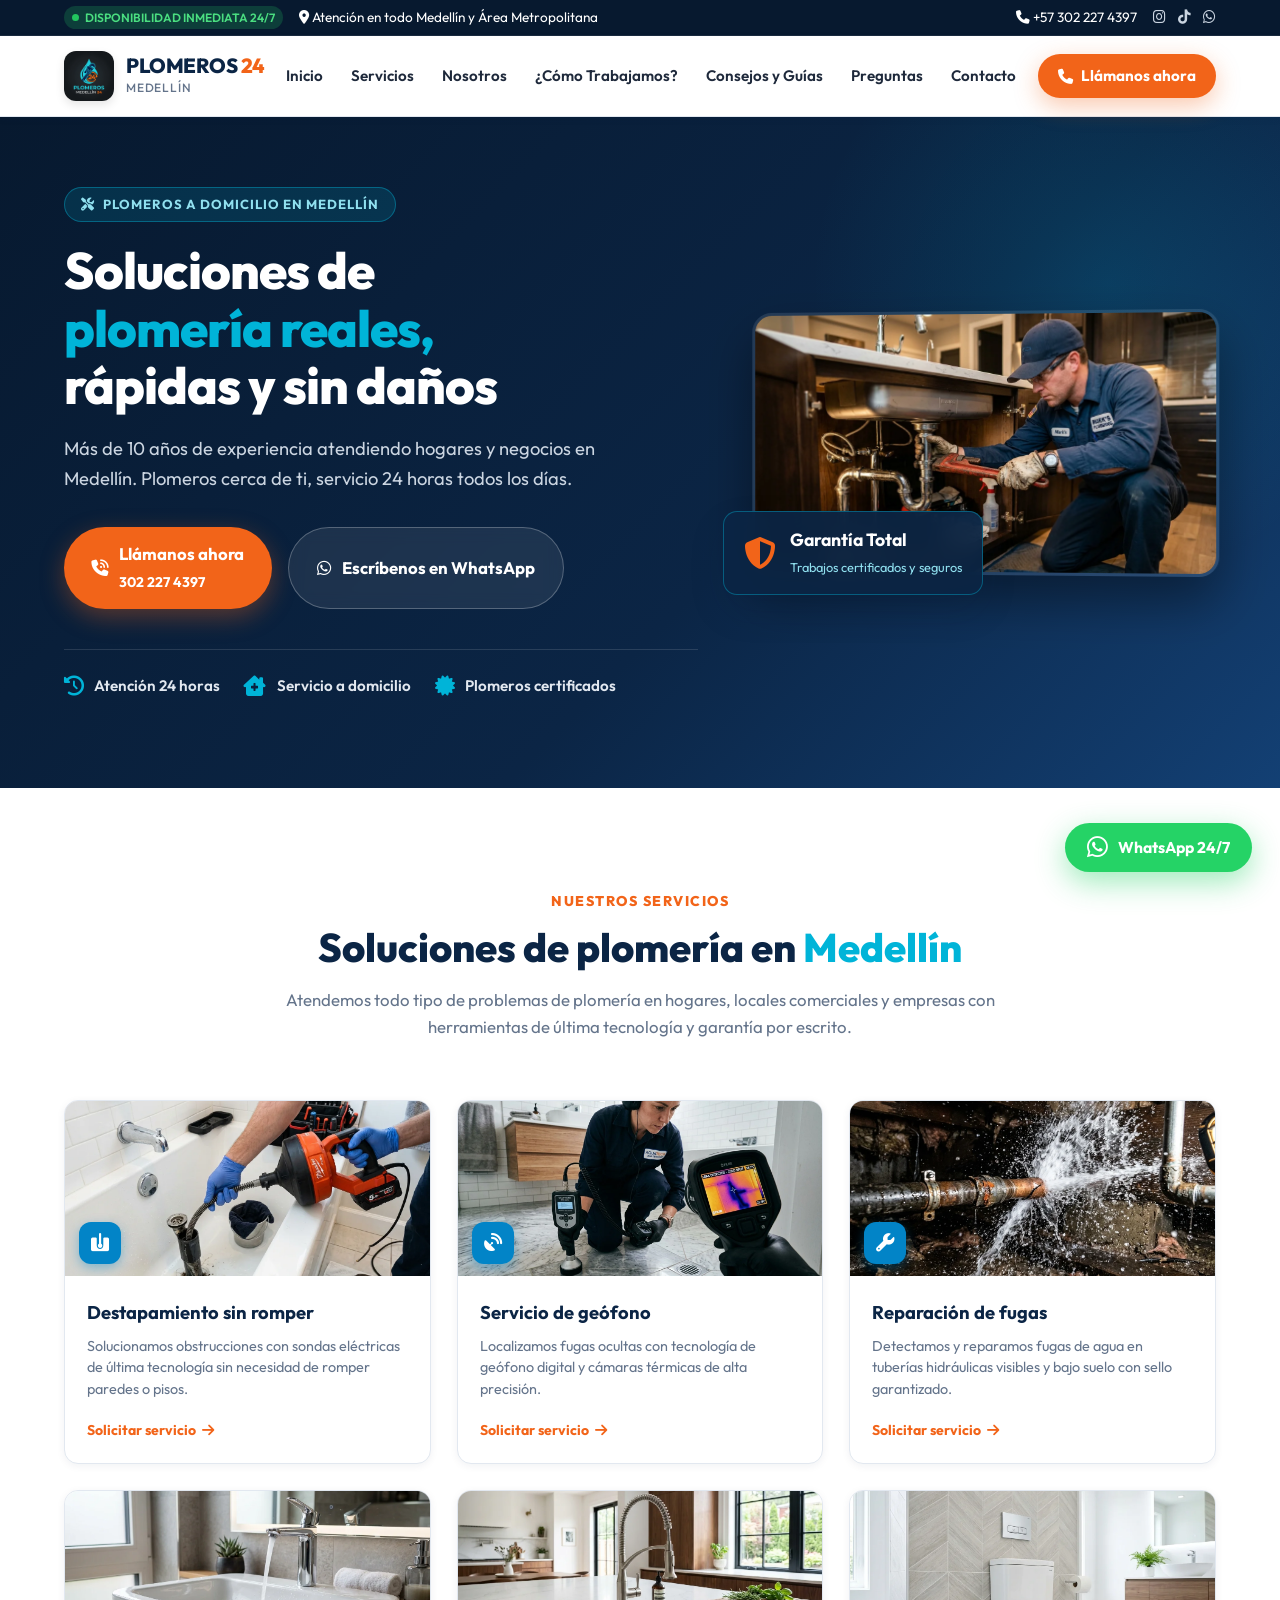
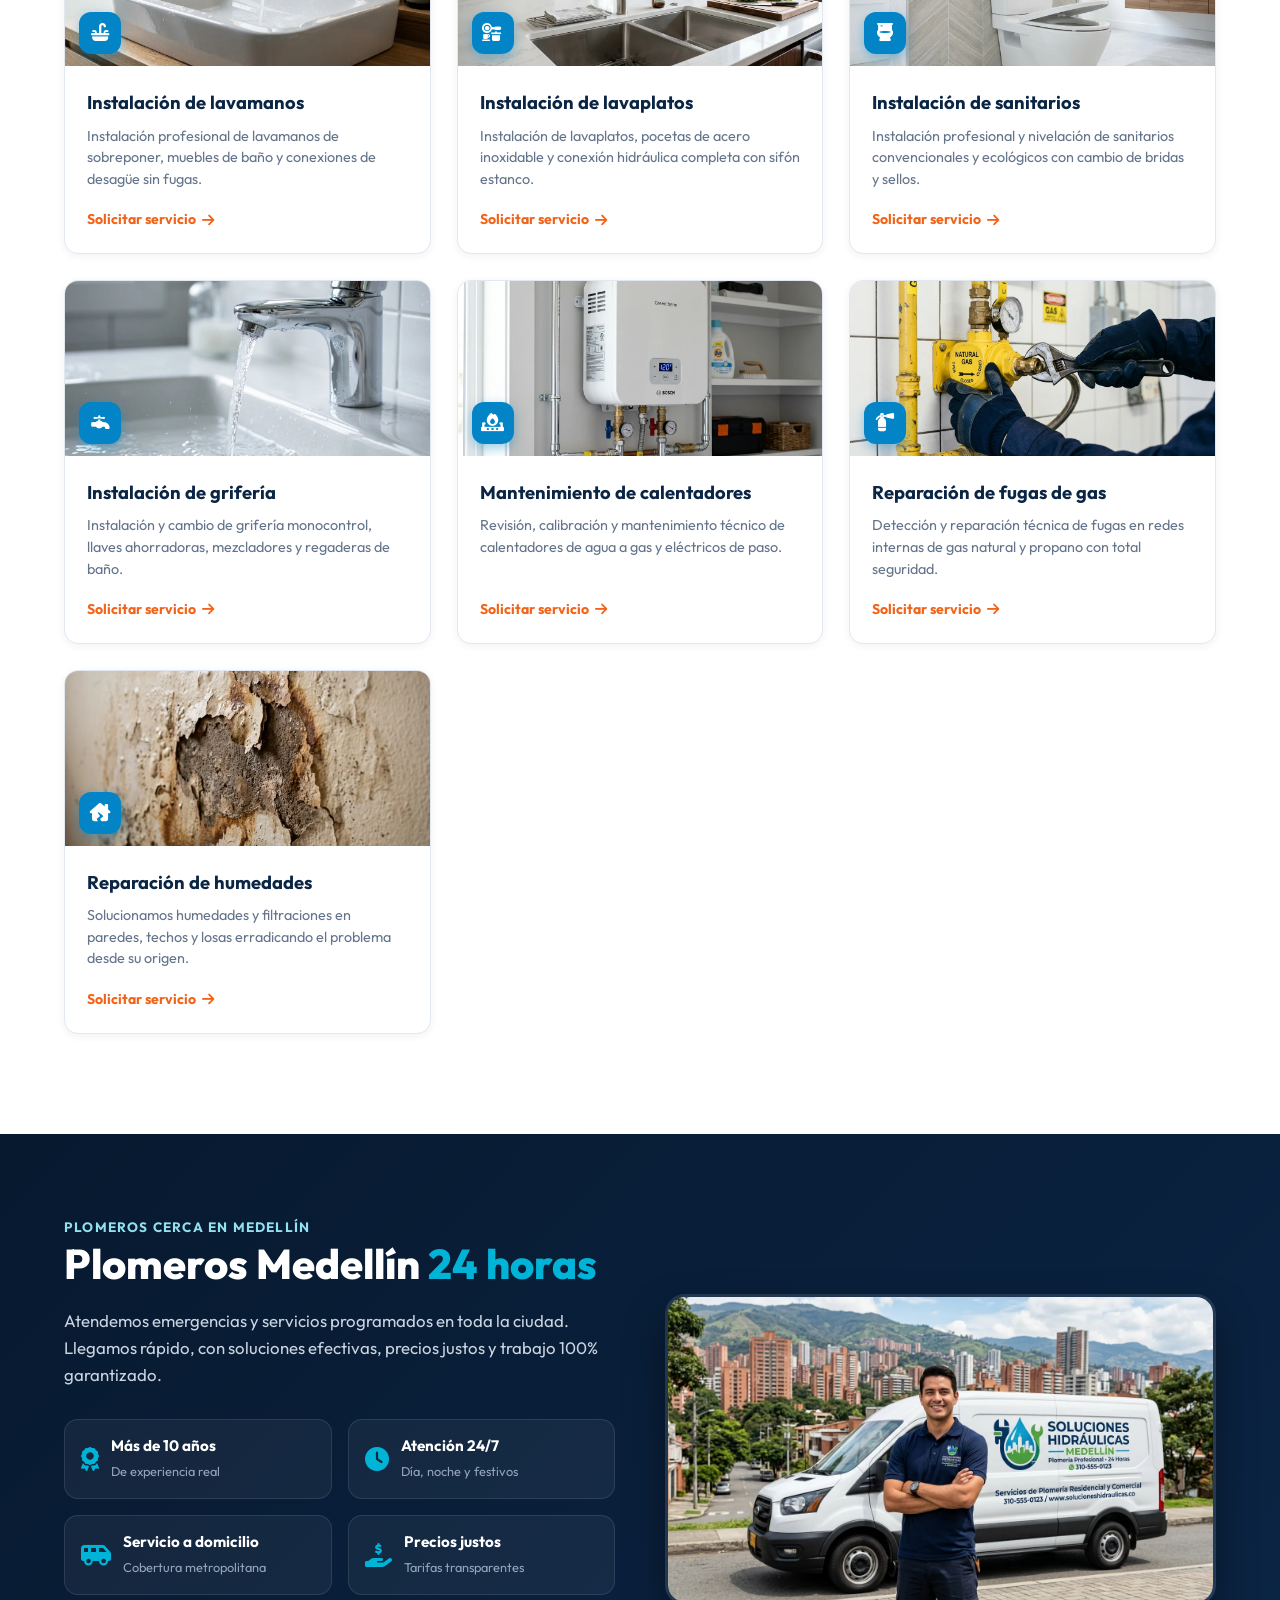
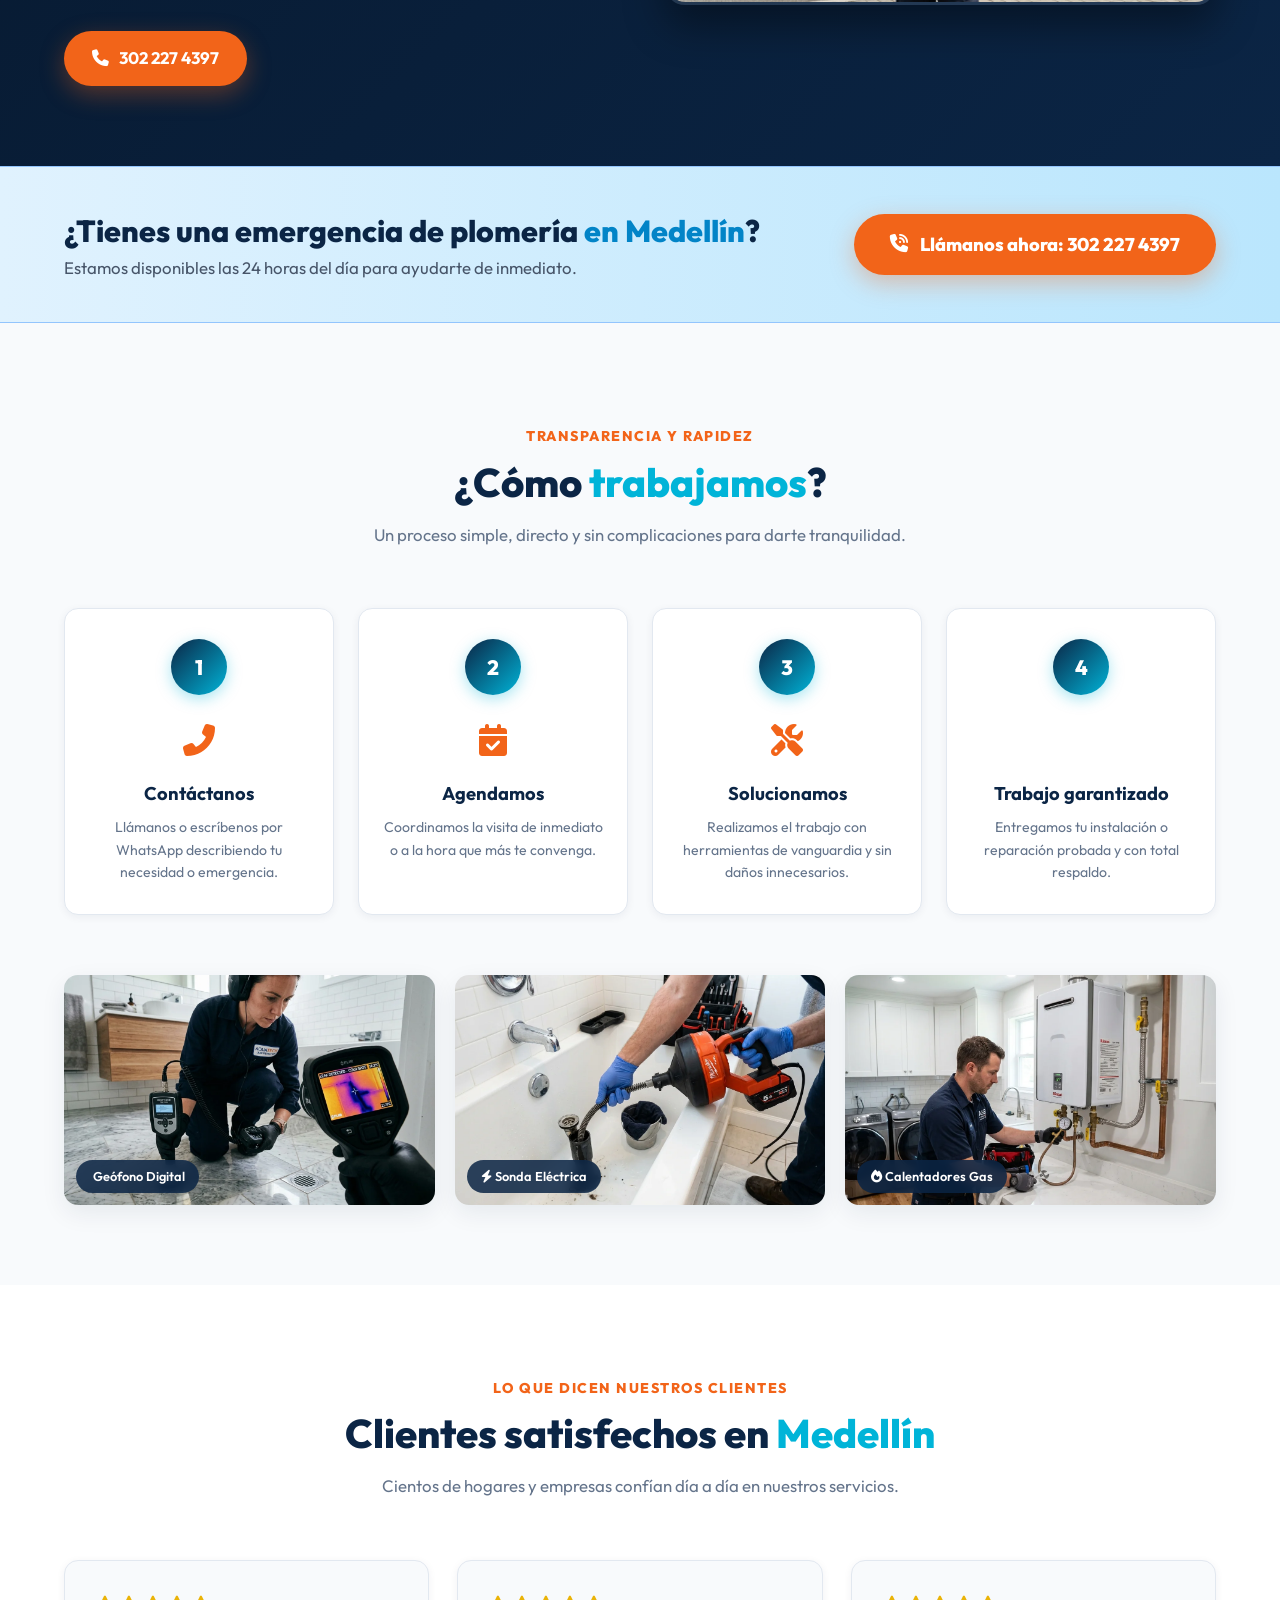
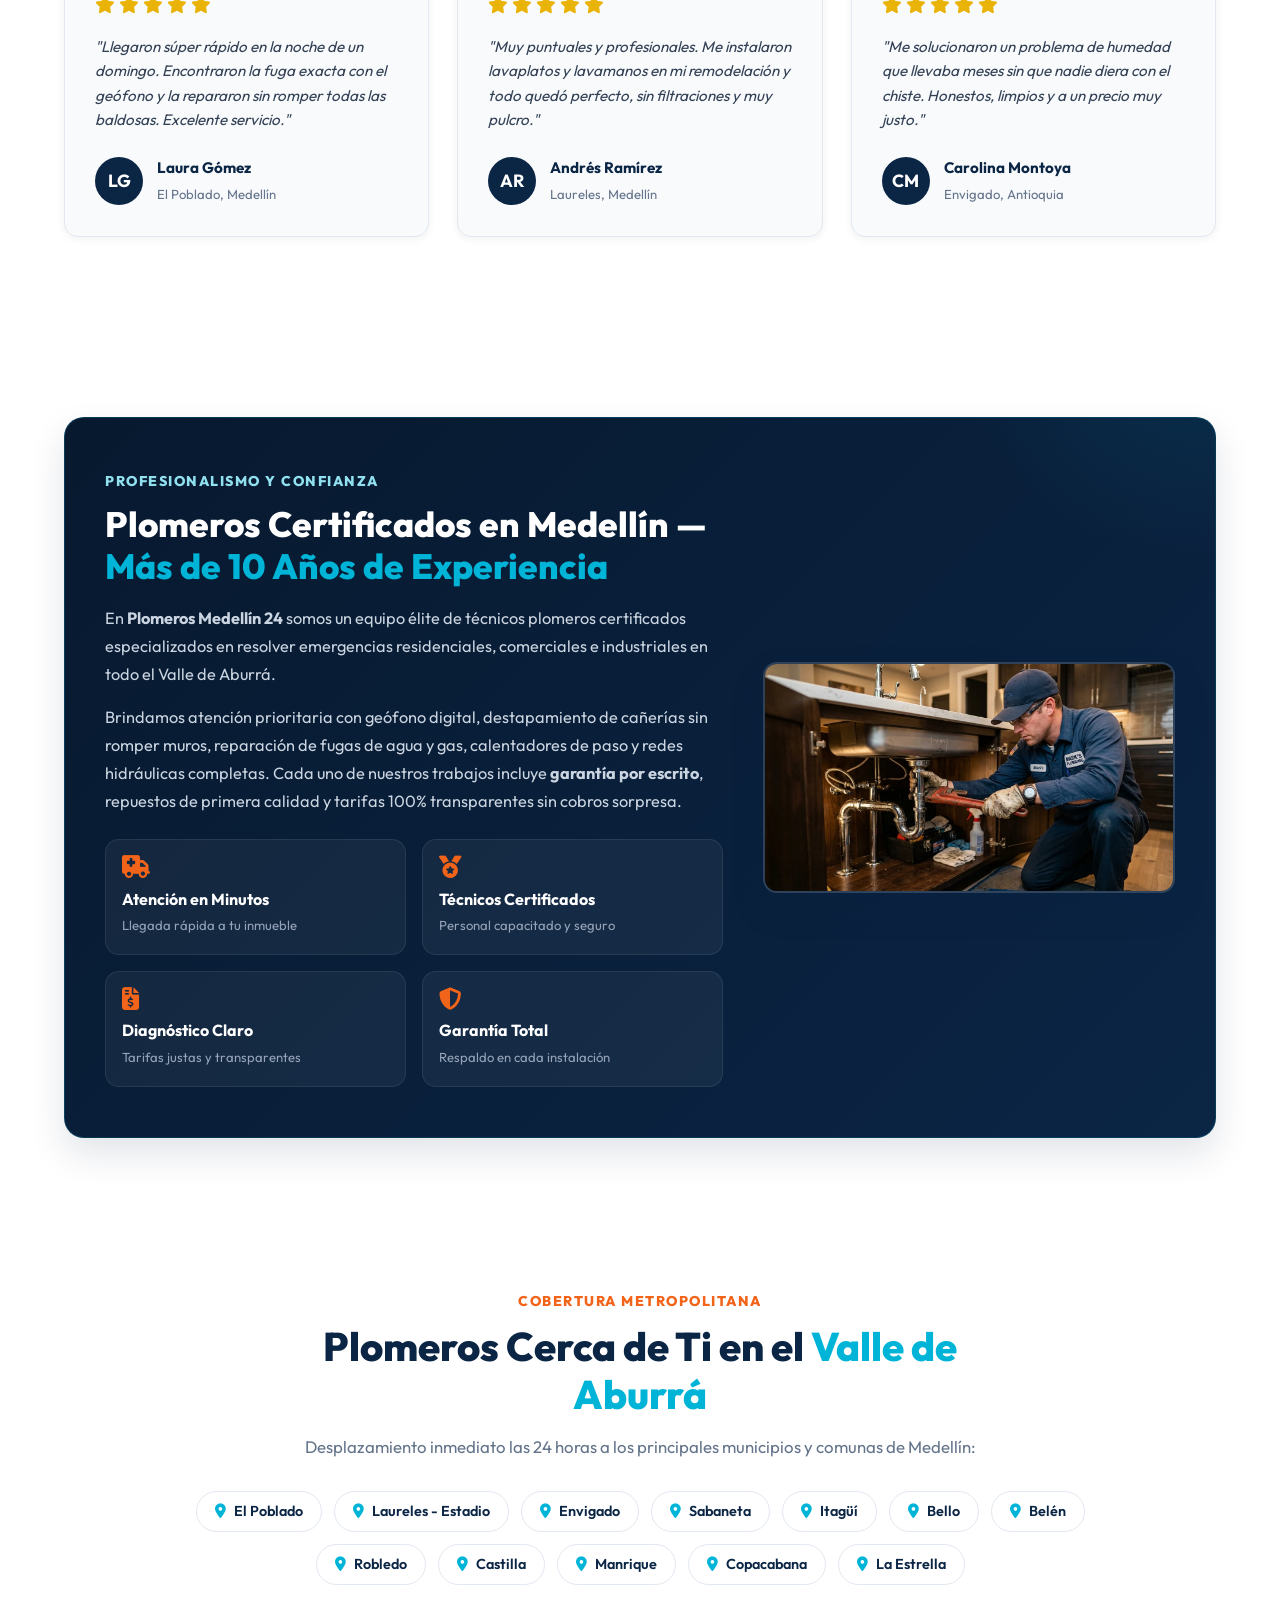
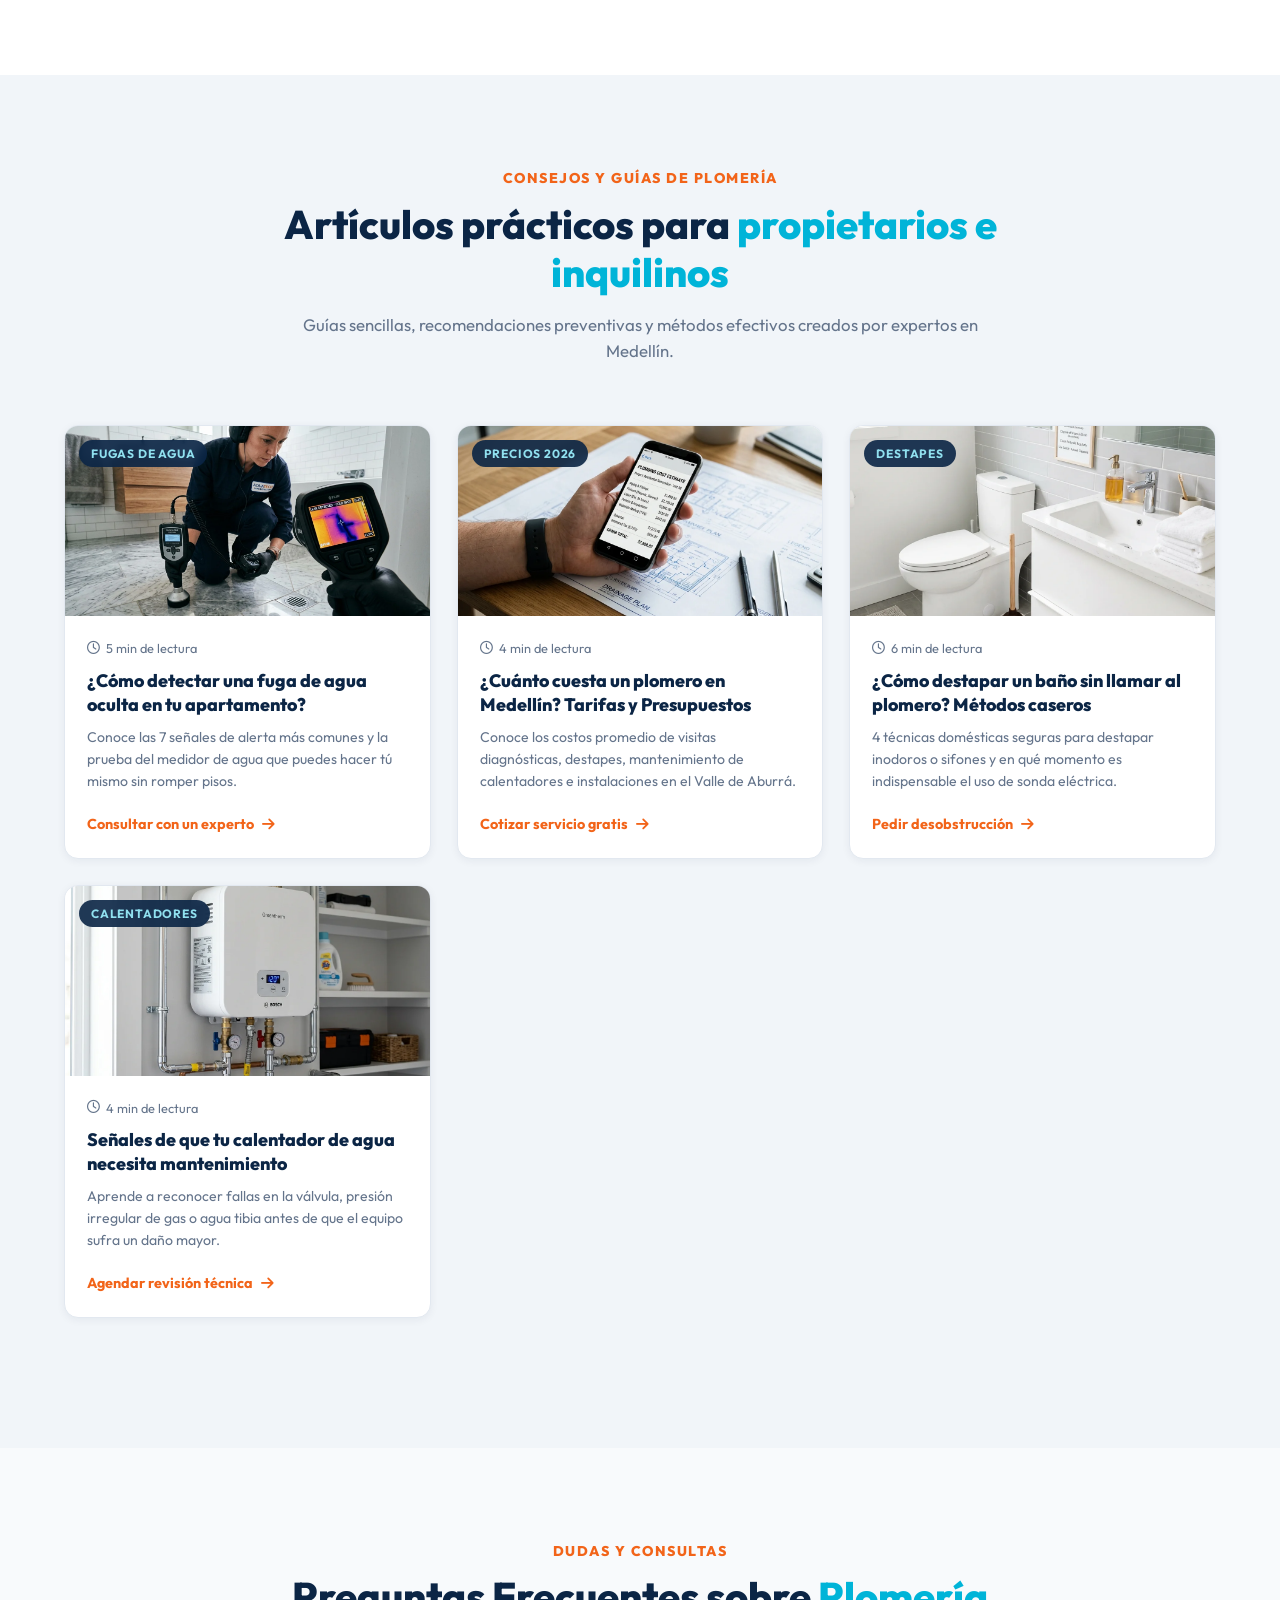
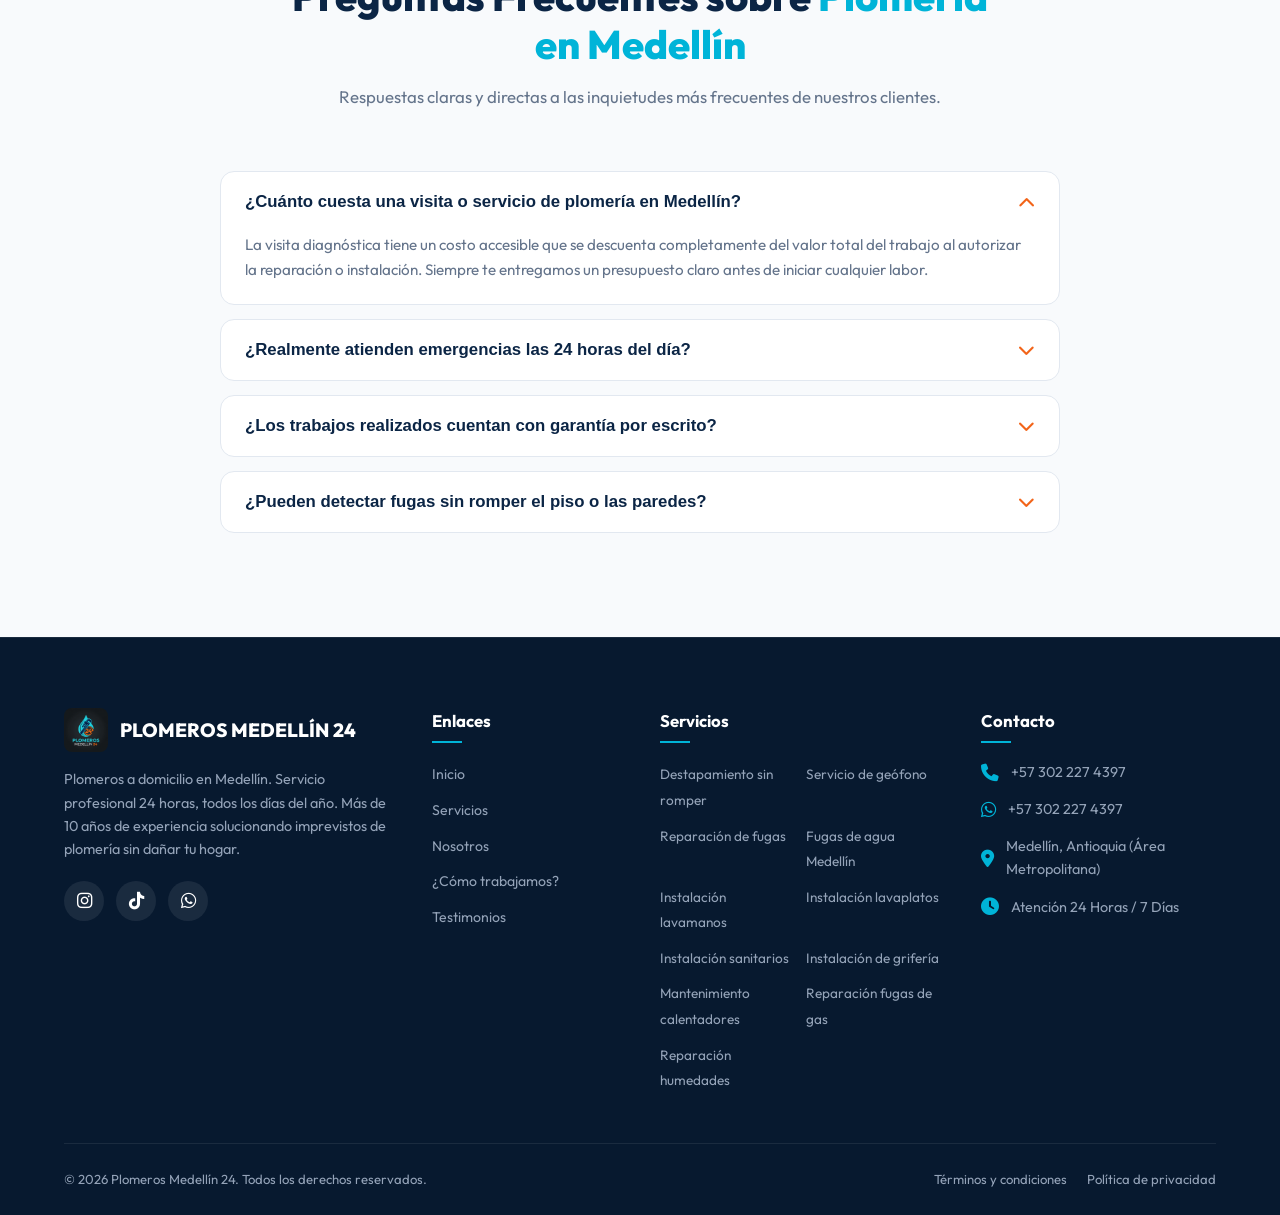
==== commit 79a062ae: "feat: add comprehensive CSS styles for responsive website layout and UI components" ====
--- a/index.html
+++ b/index.html
@@ -519,6 +519,8 @@
         </div>
       </div>
     </div>
+  </section>
+
   <!-- Sección Informativa Detallada: Plomeros Certificados con más de 10 Años de Experiencia -->
   <section class="company-detailed-section">
     <div class="container">
--- a/css/styles.css
+++ b/css/styles.css
@@ -37,12 +37,13 @@
   scroll-behavior: smooth;
   font-family: 'Outfit', sans-serif;
   color: var(--text-main);
-  background-color: #ffffff;
+  background-color: var(--primary-dark);
 }
 
 body {
   line-height: 1.6;
   overflow-x: hidden;
+  background-color: #ffffff;
 }
 
 a {
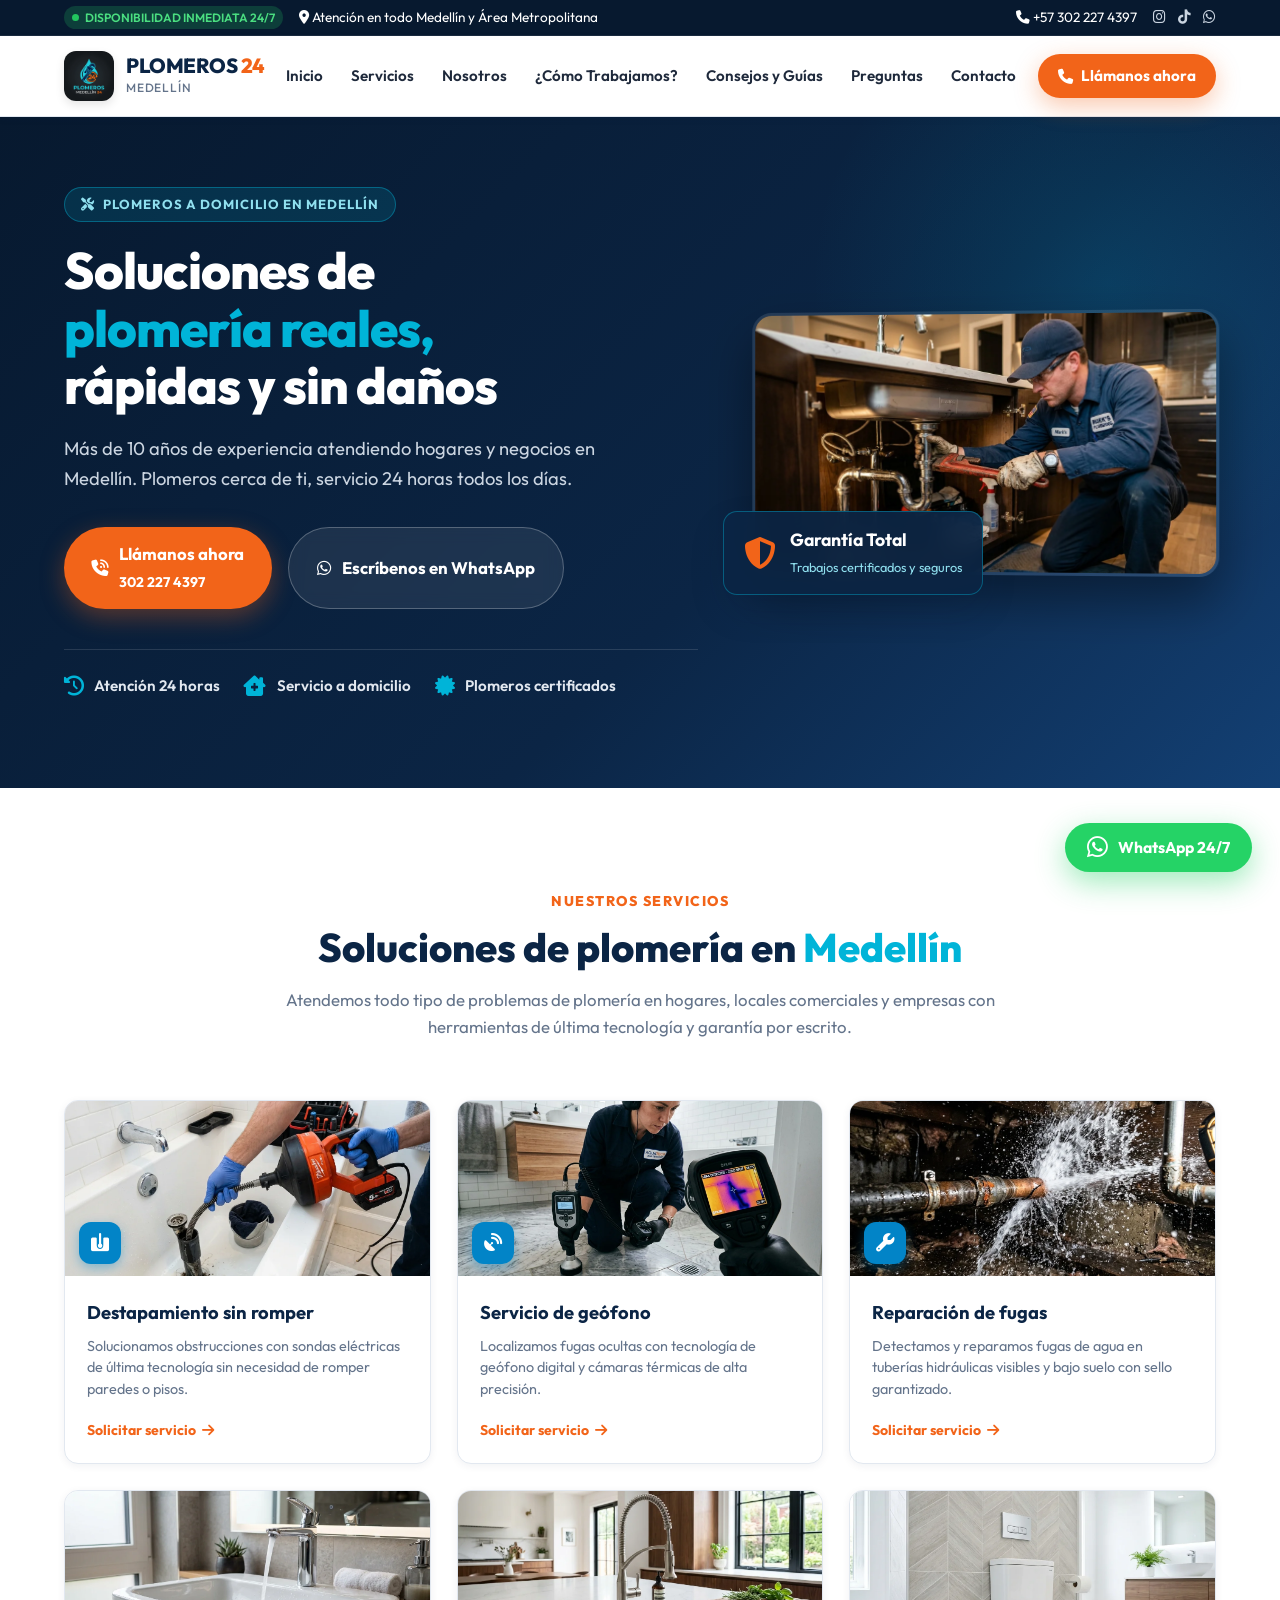
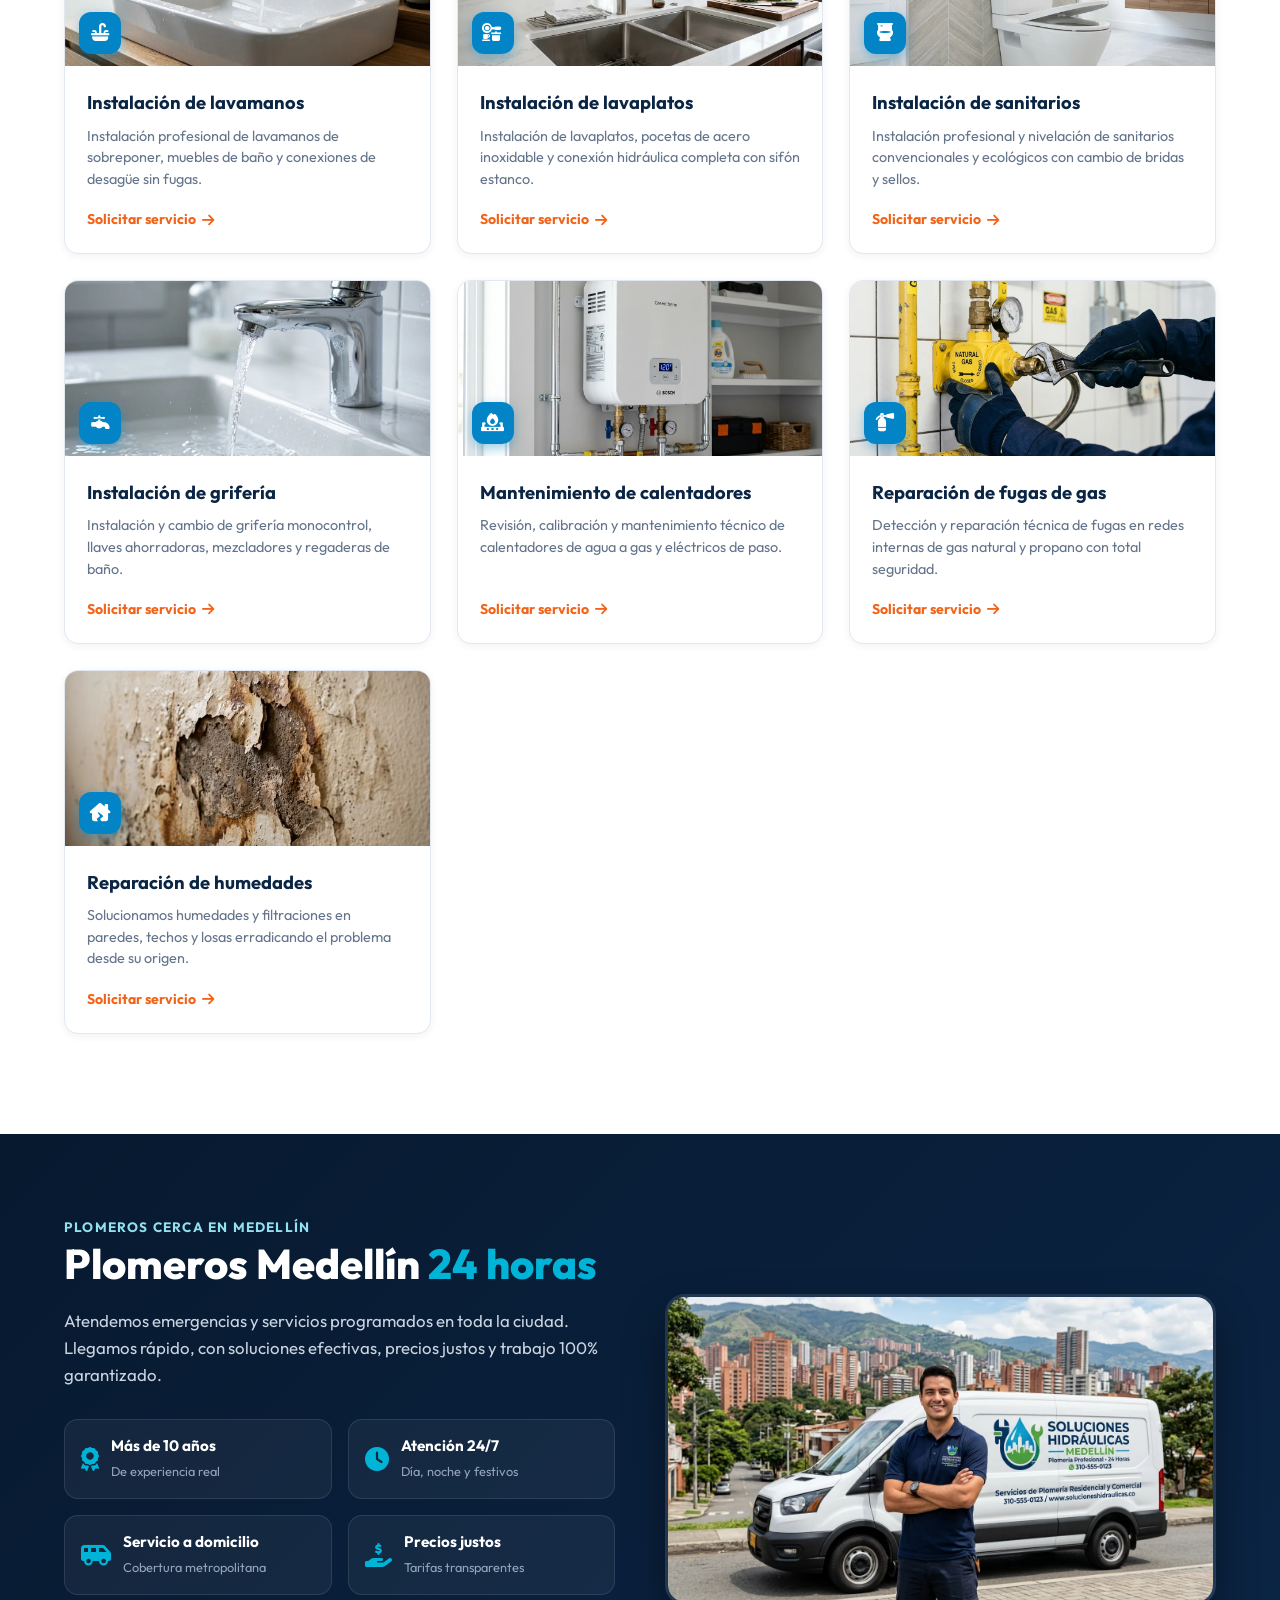
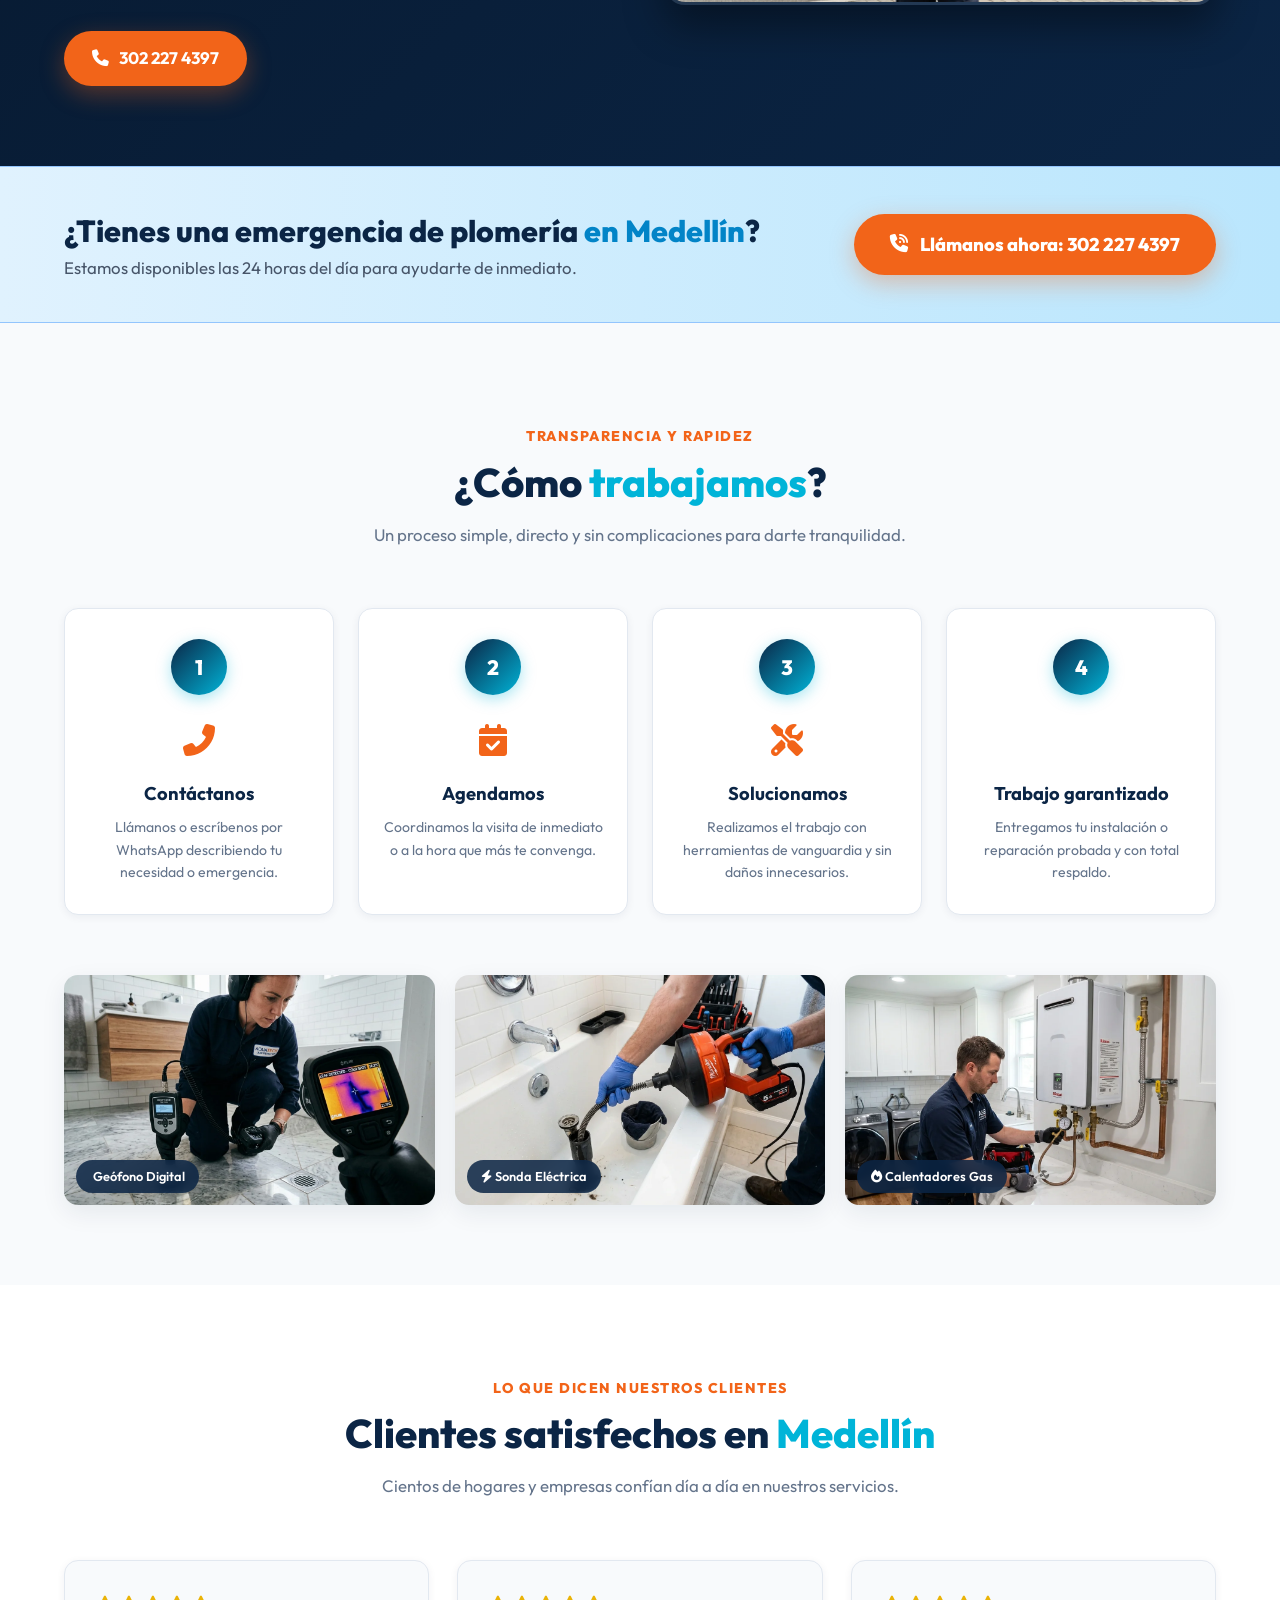
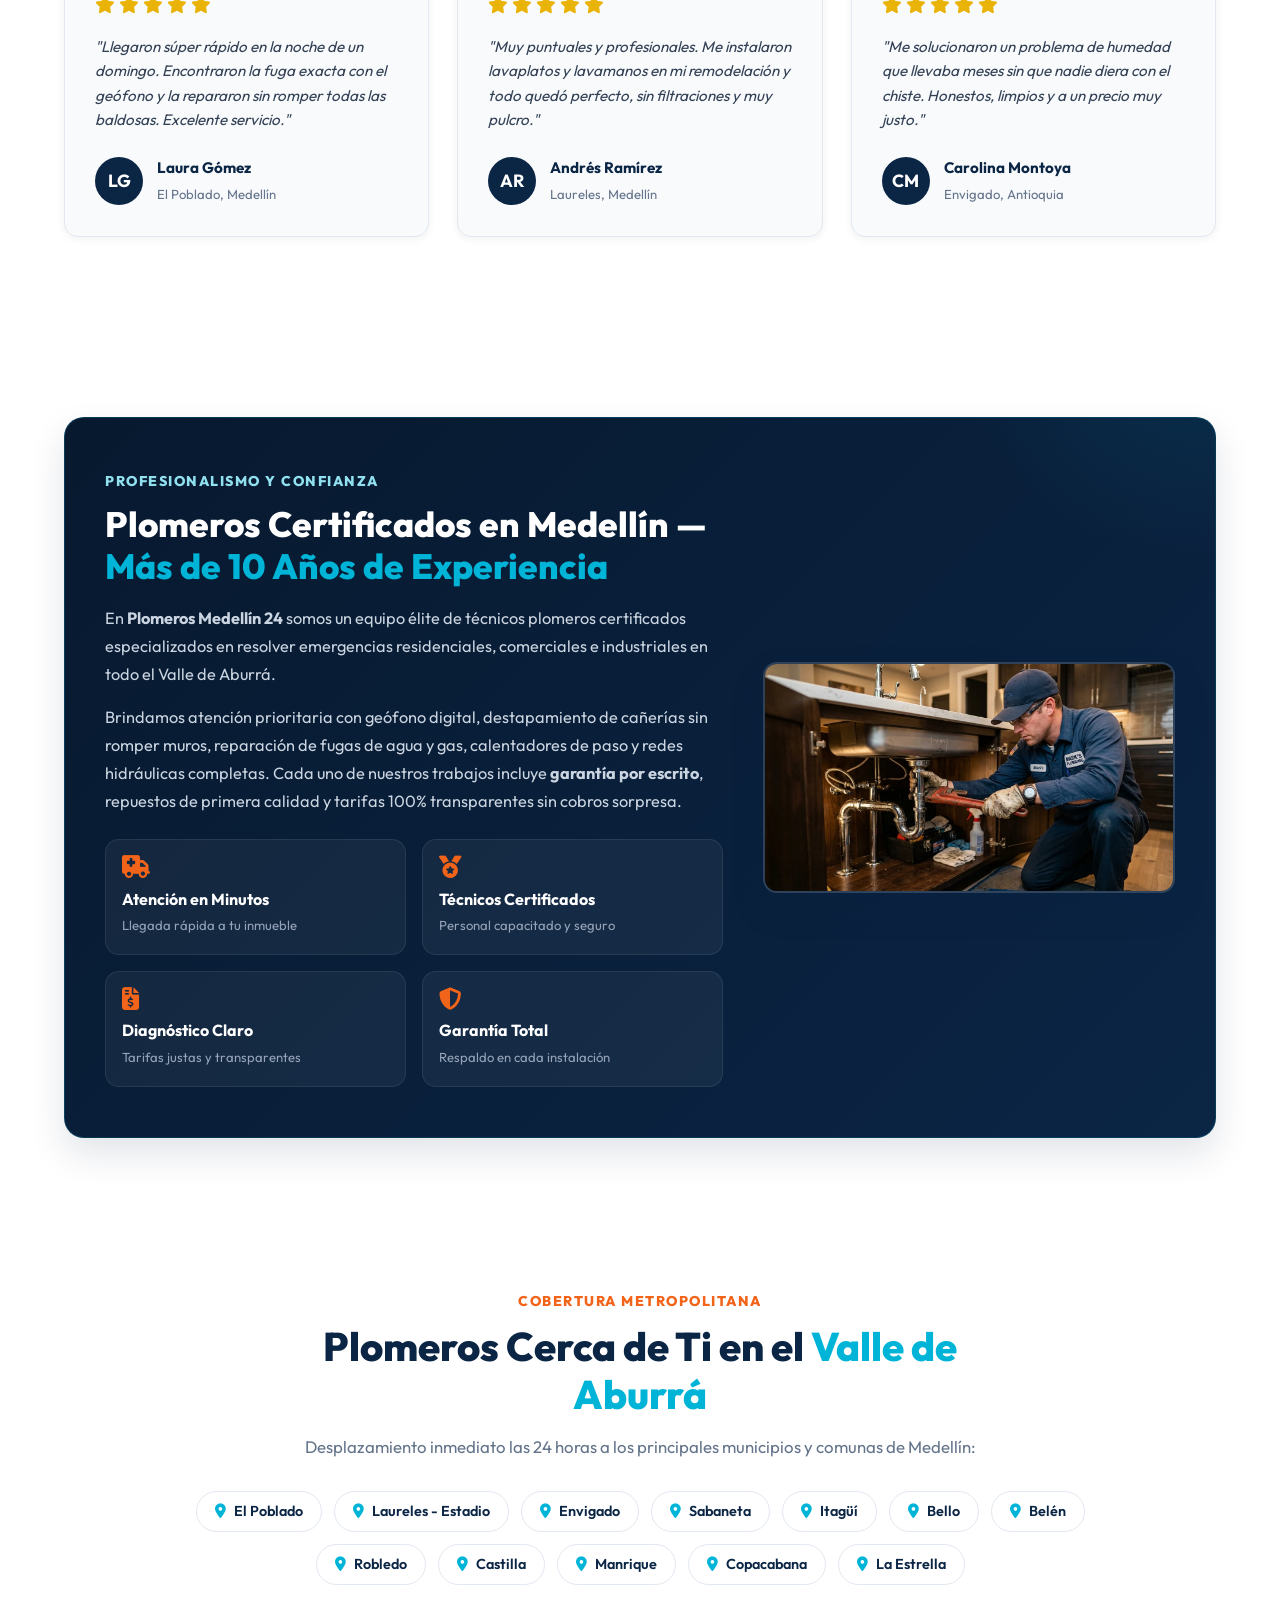
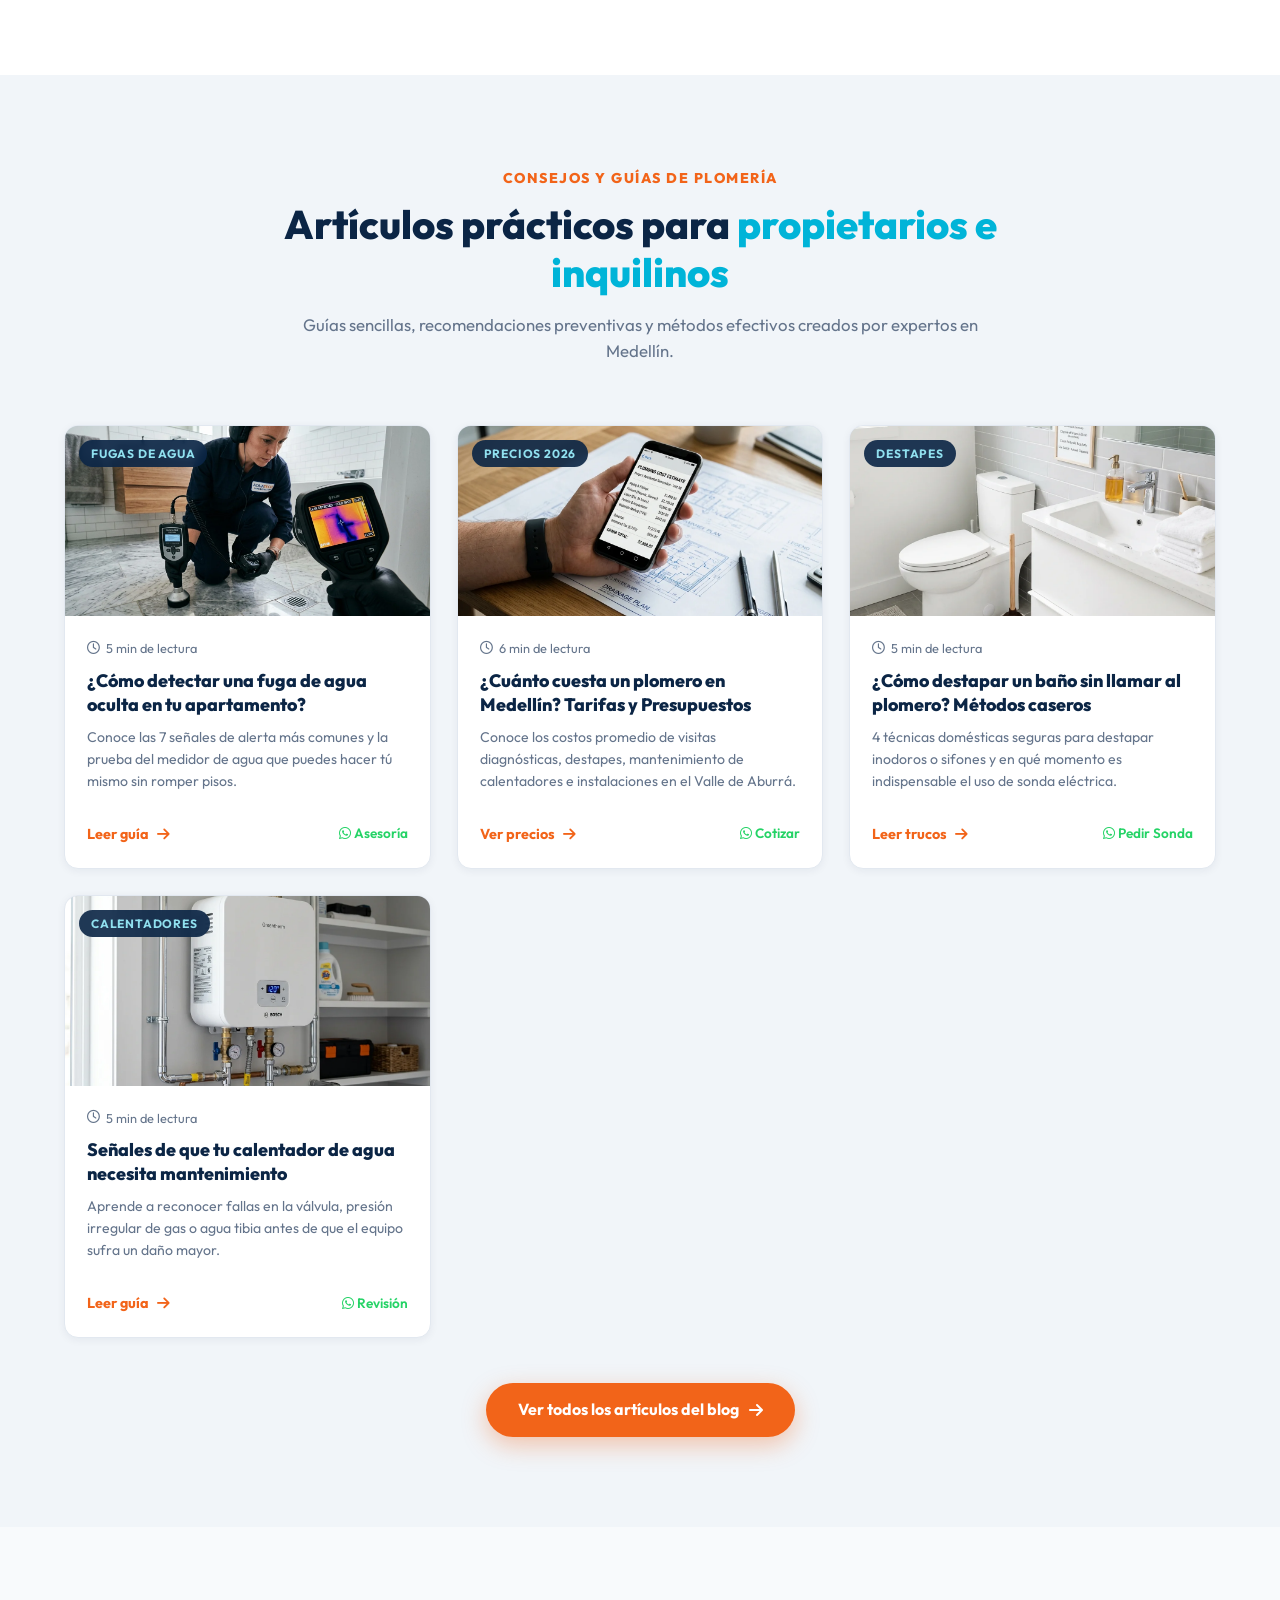
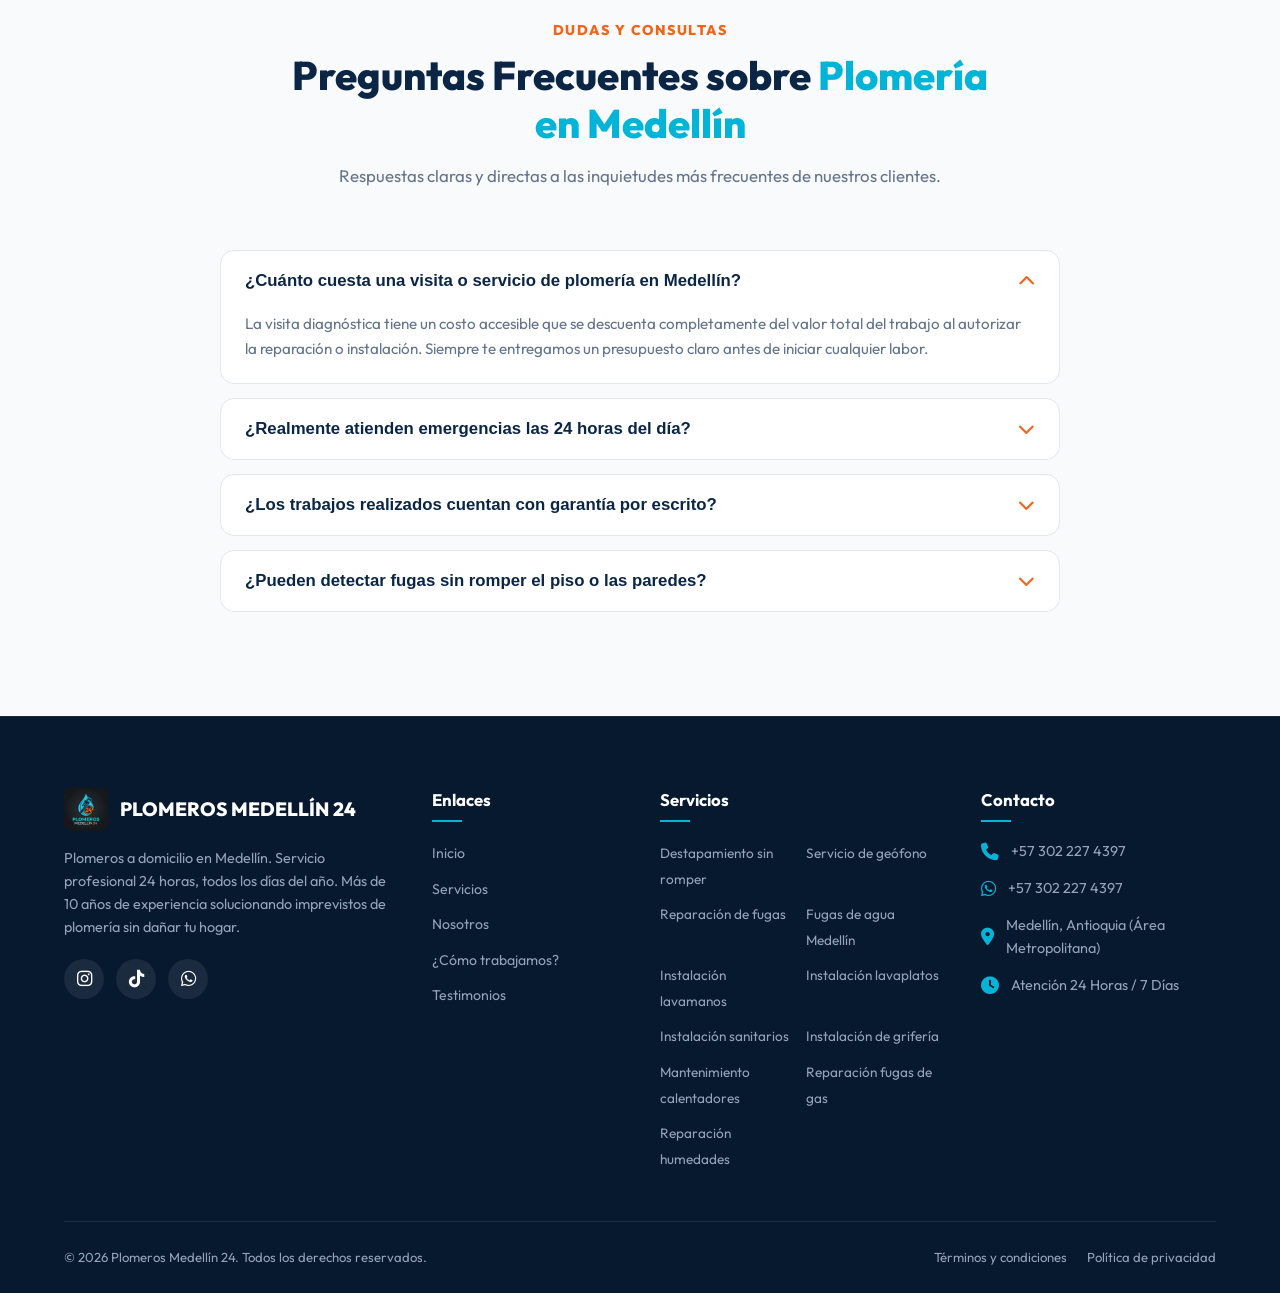
==== commit 1eb2a6a0: "feat: add blog section articles and link them from the main page" ====
--- a/index.html
+++ b/index.html
@@ -605,66 +605,110 @@
         <!-- Artículo 1: Fugas Ocultas -->
         <article class="blog-card">
           <div class="blog-card-img">
-            <img src="images/geofono.webp" alt="Detectar fuga oculta en apartamento" loading="lazy">
+            <a href="blog/detectar-fuga-agua-oculta-apartamento.html">
+              <img src="images/geofono.webp" alt="Detectar fuga oculta en apartamento" loading="lazy">
+            </a>
             <span class="blog-category-tag">Fugas de Agua</span>
           </div>
           <div class="blog-card-body">
             <div class="blog-meta-date"><i class="fa-regular fa-clock"></i> 5 min de lectura</div>
-            <h3 class="blog-card-title">¿Cómo detectar una fuga de agua oculta en tu apartamento?</h3>
+            <h3 class="blog-card-title">
+              <a href="blog/detectar-fuga-agua-oculta-apartamento.html">¿Cómo detectar una fuga de agua oculta en tu apartamento?</a>
+            </h3>
             <p class="blog-card-desc">Conoce las 7 señales de alerta más comunes y la prueba del medidor de agua que puedes hacer tú mismo sin romper pisos.</p>
-            <a href="https://wa.me/573022274397?text=Hola,%20leí%20el%20artículo%20de%20fugas%20ocultas%20y%20necesito%20inspección%20con%20geófono" target="_blank" class="blog-read-more">
-              Consultar con un experto <i class="fa-solid fa-arrow-right"></i>
-            </a>
+            <div style="display: flex; justify-content: space-between; align-items: center; margin-top: auto; padding-top: 10px;">
+              <a href="blog/detectar-fuga-agua-oculta-apartamento.html" class="blog-read-more">
+                Leer guía <i class="fa-solid fa-arrow-right"></i>
+              </a>
+              <a href="https://wa.me/573022274397?text=Hola,%20leí%20el%20artículo%20de%20fugas%20ocultas%20y%20necesito%20inspección%20con%20geófono" target="_blank" style="font-size: 0.85rem; color: var(--whatsapp-green); font-weight: 600;">
+                <i class="fa-brands fa-whatsapp"></i> Asesoría
+              </a>
+            </div>
           </div>
         </article>
 
         <!-- Artículo 2: Precios y Cotizaciones -->
         <article class="blog-card">
           <div class="blog-card-img">
-            <img src="images/blog_precios.webp" alt="Precios de plomero en Medellín" loading="lazy">
+            <a href="blog/cuanto-cuesta-plomero-medellin-2026.html">
+              <img src="images/blog_precios.webp" alt="Precios de plomero en Medellín" loading="lazy">
+            </a>
             <span class="blog-category-tag">Precios 2026</span>
           </div>
           <div class="blog-card-body">
-            <div class="blog-meta-date"><i class="fa-regular fa-clock"></i> 4 min de lectura</div>
-            <h3 class="blog-card-title">¿Cuánto cuesta un plomero en Medellín? Tarifas y Presupuestos</h3>
+            <div class="blog-meta-date"><i class="fa-regular fa-clock"></i> 6 min de lectura</div>
+            <h3 class="blog-card-title">
+              <a href="blog/cuanto-cuesta-plomero-medellin-2026.html">¿Cuánto cuesta un plomero en Medellín? Tarifas y Presupuestos</a>
+            </h3>
             <p class="blog-card-desc">Conoce los costos promedio de visitas diagnósticas, destapes, mantenimiento de calentadores e instalaciones en el Valle de Aburrá.</p>
-            <a href="https://wa.me/573022274397?text=Hola,%20deseo%20conocer%20la%20tarifa%20y%20cotización%20de%20un%20servicio" target="_blank" class="blog-read-more">
-              Cotizar servicio gratis <i class="fa-solid fa-arrow-right"></i>
-            </a>
+            <div style="display: flex; justify-content: space-between; align-items: center; margin-top: auto; padding-top: 10px;">
+              <a href="blog/cuanto-cuesta-plomero-medellin-2026.html" class="blog-read-more">
+                Ver precios <i class="fa-solid fa-arrow-right"></i>
+              </a>
+              <a href="https://wa.me/573022274397?text=Hola,%20deseo%20conocer%20la%20tarifa%20y%20cotización%20de%20un%20servicio" target="_blank" style="font-size: 0.85rem; color: var(--whatsapp-green); font-weight: 600;">
+                <i class="fa-brands fa-whatsapp"></i> Cotizar
+              </a>
+            </div>
           </div>
         </article>
 
         <!-- Artículo 3: Destapar Baños -->
         <article class="blog-card">
           <div class="blog-card-img">
-            <img src="images/blog_destape.webp" alt="Cómo destapar un baño sin plomero" loading="lazy">
+            <a href="blog/como-destapar-bano-sin-plomero.html">
+              <img src="images/blog_destape.webp" alt="Cómo destapar un baño sin plomero" loading="lazy">
+            </a>
             <span class="blog-category-tag">Destapes</span>
           </div>
           <div class="blog-card-body">
-            <div class="blog-meta-date"><i class="fa-regular fa-clock"></i> 6 min de lectura</div>
-            <h3 class="blog-card-title">¿Cómo destapar un baño sin llamar al plomero? Métodos caseros</h3>
+            <div class="blog-meta-date"><i class="fa-regular fa-clock"></i> 5 min de lectura</div>
+            <h3 class="blog-card-title">
+              <a href="blog/como-destapar-bano-sin-plomero.html">¿Cómo destapar un baño sin llamar al plomero? Métodos caseros</a>
+            </h3>
             <p class="blog-card-desc">4 técnicas domésticas seguras para destapar inodoros o sifones y en qué momento es indispensable el uso de sonda eléctrica.</p>
-            <a href="https://wa.me/573022274397?text=Hola,%20tengo%20un%20inodoro%20tapado%20y%20necesito%20servicio%20de%20sonda" target="_blank" class="blog-read-more">
-              Pedir desobstrucción <i class="fa-solid fa-arrow-right"></i>
-            </a>
+            <div style="display: flex; justify-content: space-between; align-items: center; margin-top: auto; padding-top: 10px;">
+              <a href="blog/como-destapar-bano-sin-plomero.html" class="blog-read-more">
+                Leer trucos <i class="fa-solid fa-arrow-right"></i>
+              </a>
+              <a href="https://wa.me/573022274397?text=Hola,%20tengo%20un%20inodoro%20tapado%20y%20necesito%20servicio%20de%20sonda" target="_blank" style="font-size: 0.85rem; color: var(--whatsapp-green); font-weight: 600;">
+                <i class="fa-brands fa-whatsapp"></i> Pedir Sonda
+              </a>
+            </div>
           </div>
         </article>
 
         <!-- Artículo 4: Calentadores -->
         <article class="blog-card">
           <div class="blog-card-img">
-            <img src="images/serv_calentador.webp" alt="Señales de que tu calentador necesita reemplazo" loading="lazy">
+            <a href="blog/senales-calentador-agua-reemplazo.html">
+              <img src="images/serv_calentador.webp" alt="Señales de que tu calentador necesita reemplazo" loading="lazy">
+            </a>
             <span class="blog-category-tag">Calentadores</span>
           </div>
           <div class="blog-card-body">
-            <div class="blog-meta-date"><i class="fa-regular fa-clock"></i> 4 min de lectura</div>
-            <h3 class="blog-card-title">Señales de que tu calentador de agua necesita mantenimiento</h3>
+            <div class="blog-meta-date"><i class="fa-regular fa-clock"></i> 5 min de lectura</div>
+            <h3 class="blog-card-title">
+              <a href="blog/senales-calentador-agua-reemplazo.html">Señales de que tu calentador de agua necesita mantenimiento</a>
+            </h3>
             <p class="blog-card-desc">Aprende a reconocer fallas en la válvula, presión irregular de gas o agua tibia antes de que el equipo sufra un daño mayor.</p>
-            <a href="https://wa.me/573022274397?text=Hola,%20mi%20calentador%20está%20fallando%20y%20necesito%20revisión%20técnica" target="_blank" class="blog-read-more">
-              Agendar revisión técnica <i class="fa-solid fa-arrow-right"></i>
-            </a>
+            <div style="display: flex; justify-content: space-between; align-items: center; margin-top: auto; padding-top: 10px;">
+              <a href="blog/senales-calentador-agua-reemplazo.html" class="blog-read-more">
+                Leer guía <i class="fa-solid fa-arrow-right"></i>
+              </a>
+              <a href="https://wa.me/573022274397?text=Hola,%20mi%20calentador%20está%20fallando%20y%20necesito%20revisión%20técnica" target="_blank" style="font-size: 0.85rem; color: var(--whatsapp-green); font-weight: 600;">
+                <i class="fa-brands fa-whatsapp"></i> Revisión
+              </a>
+            </div>
           </div>
         </article>
+      </div>
+
+      <!-- Botón Ver Todos los Artículos del Blog -->
+      <div style="text-align: center; margin-top: 45px;">
+        <a href="blog/index.html" class="btn-primary-hero" style="display: inline-flex; align-items: center; gap: 10px; padding: 14px 32px; border-radius: var(--radius-pill); font-size: 1rem;">
+          <span>Ver todos los artículos del blog</span>
+          <i class="fa-solid fa-arrow-right"></i>
+        </a>
       </div>
     </div>
   </section>
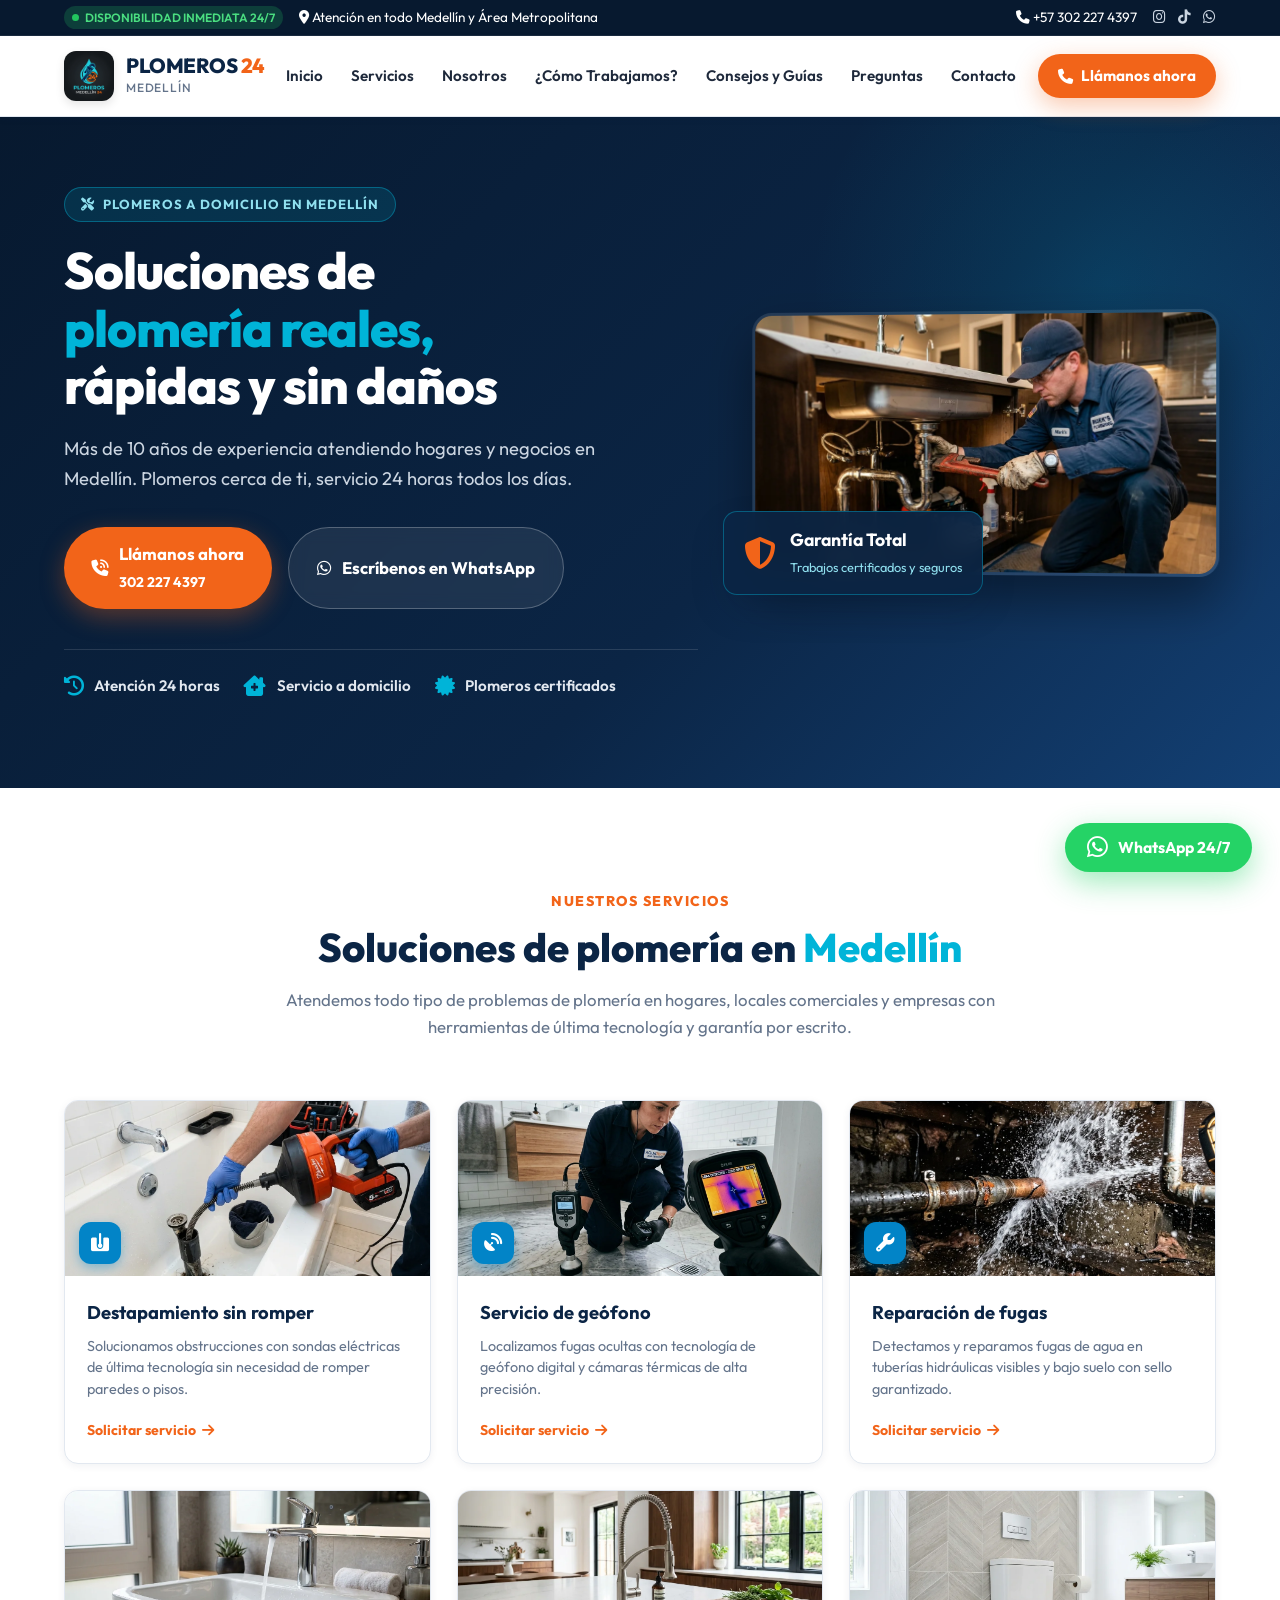
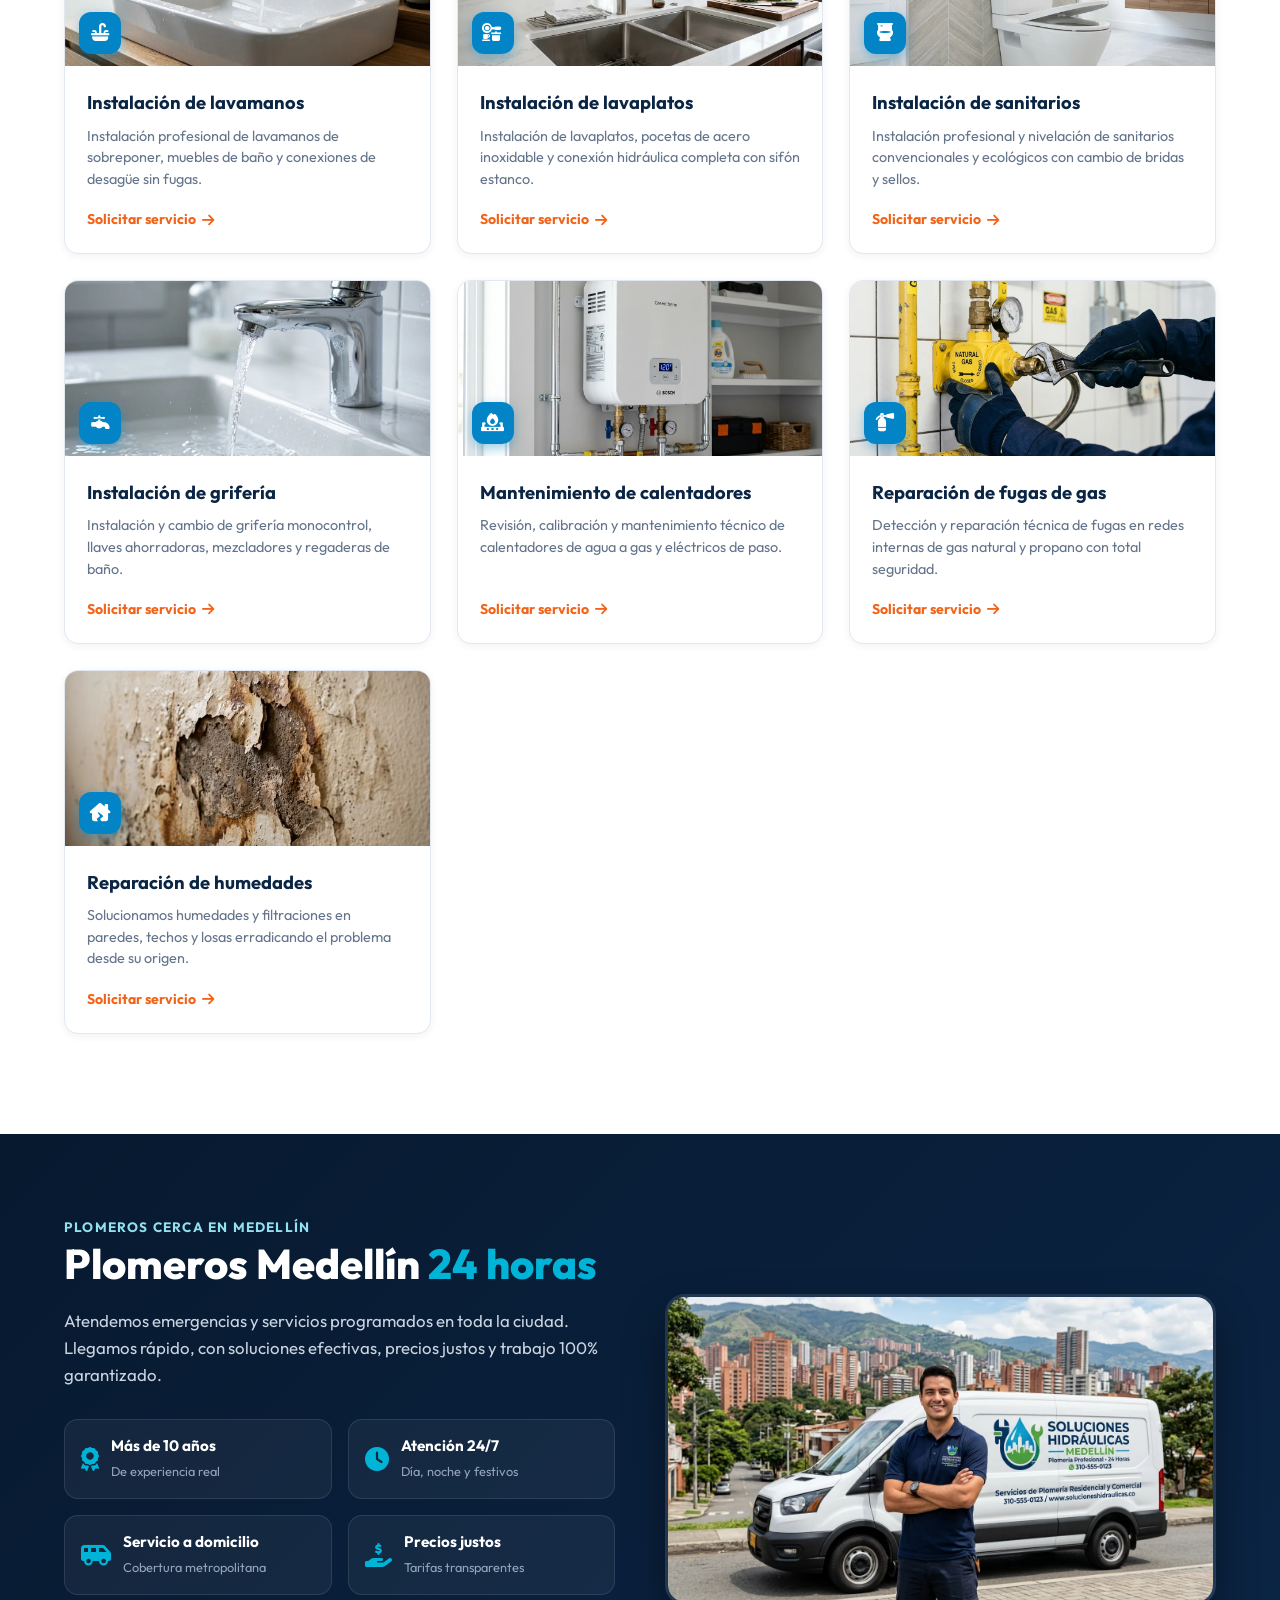
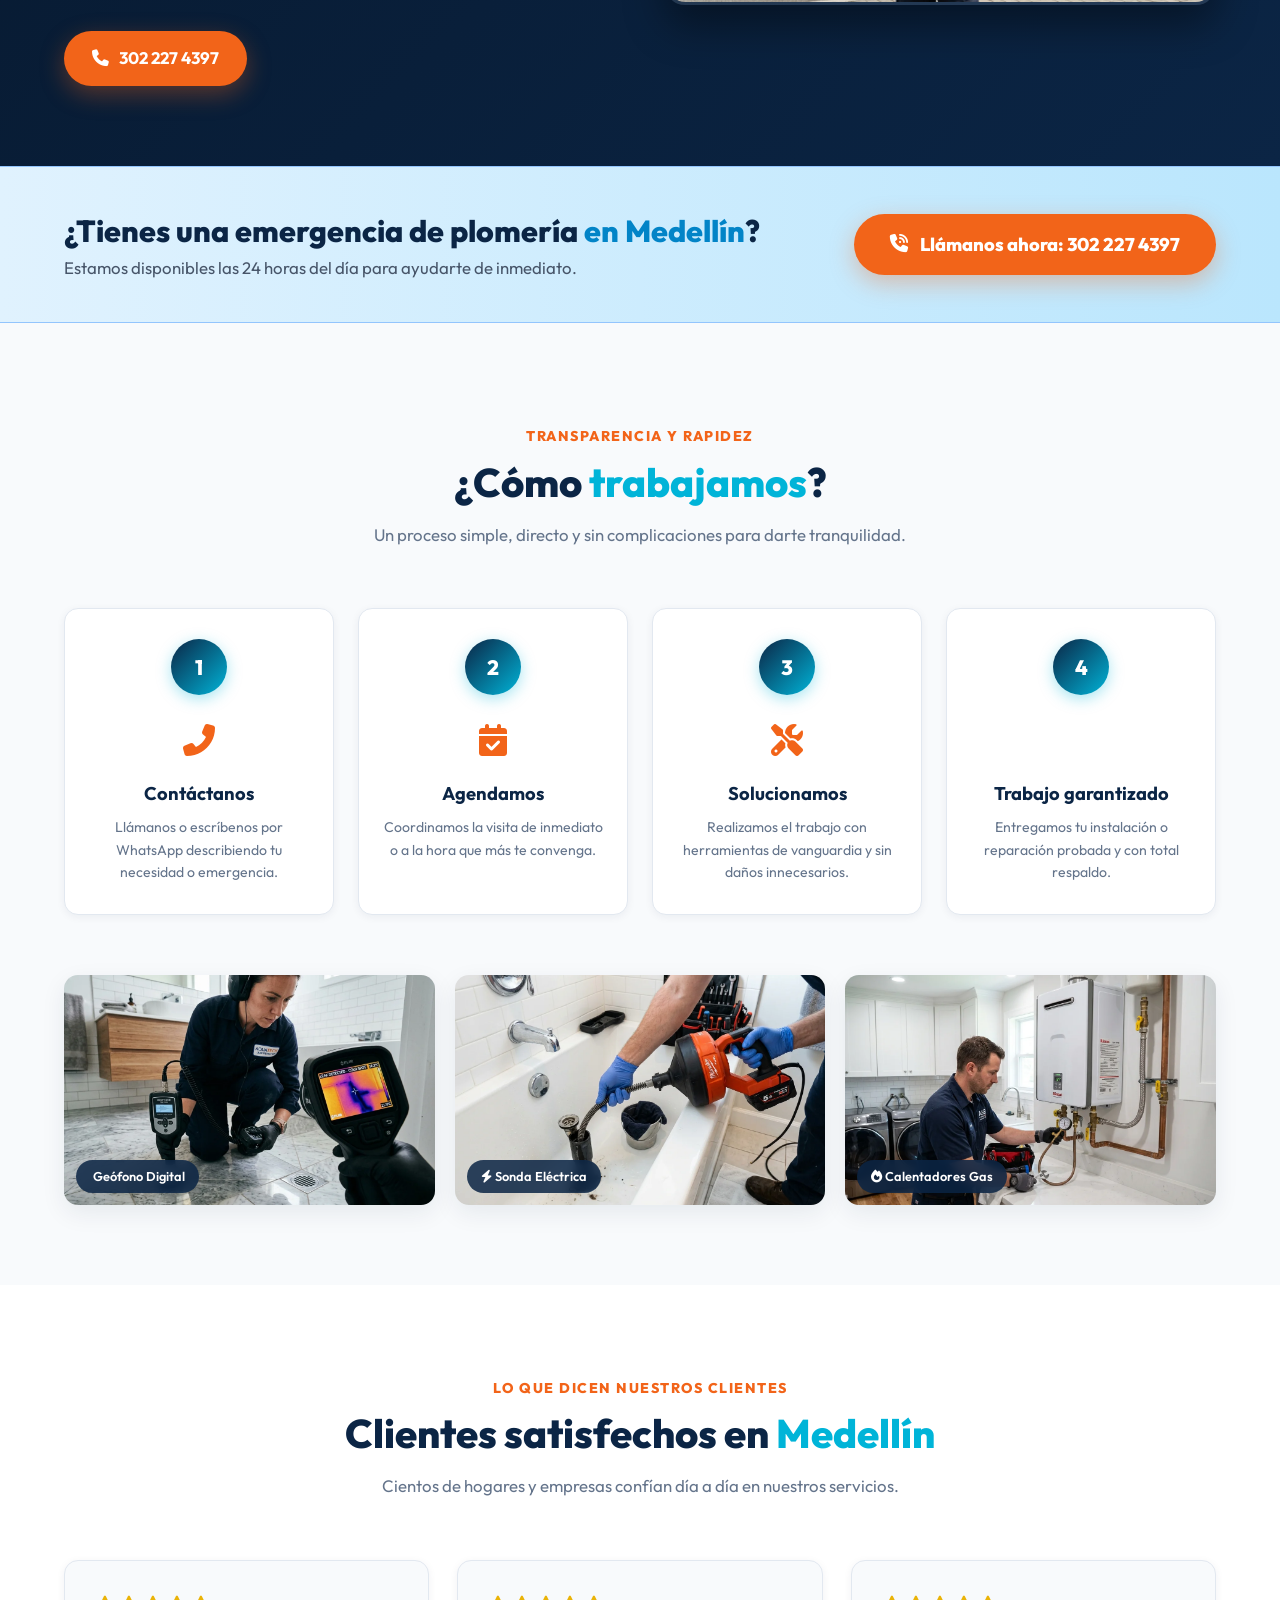
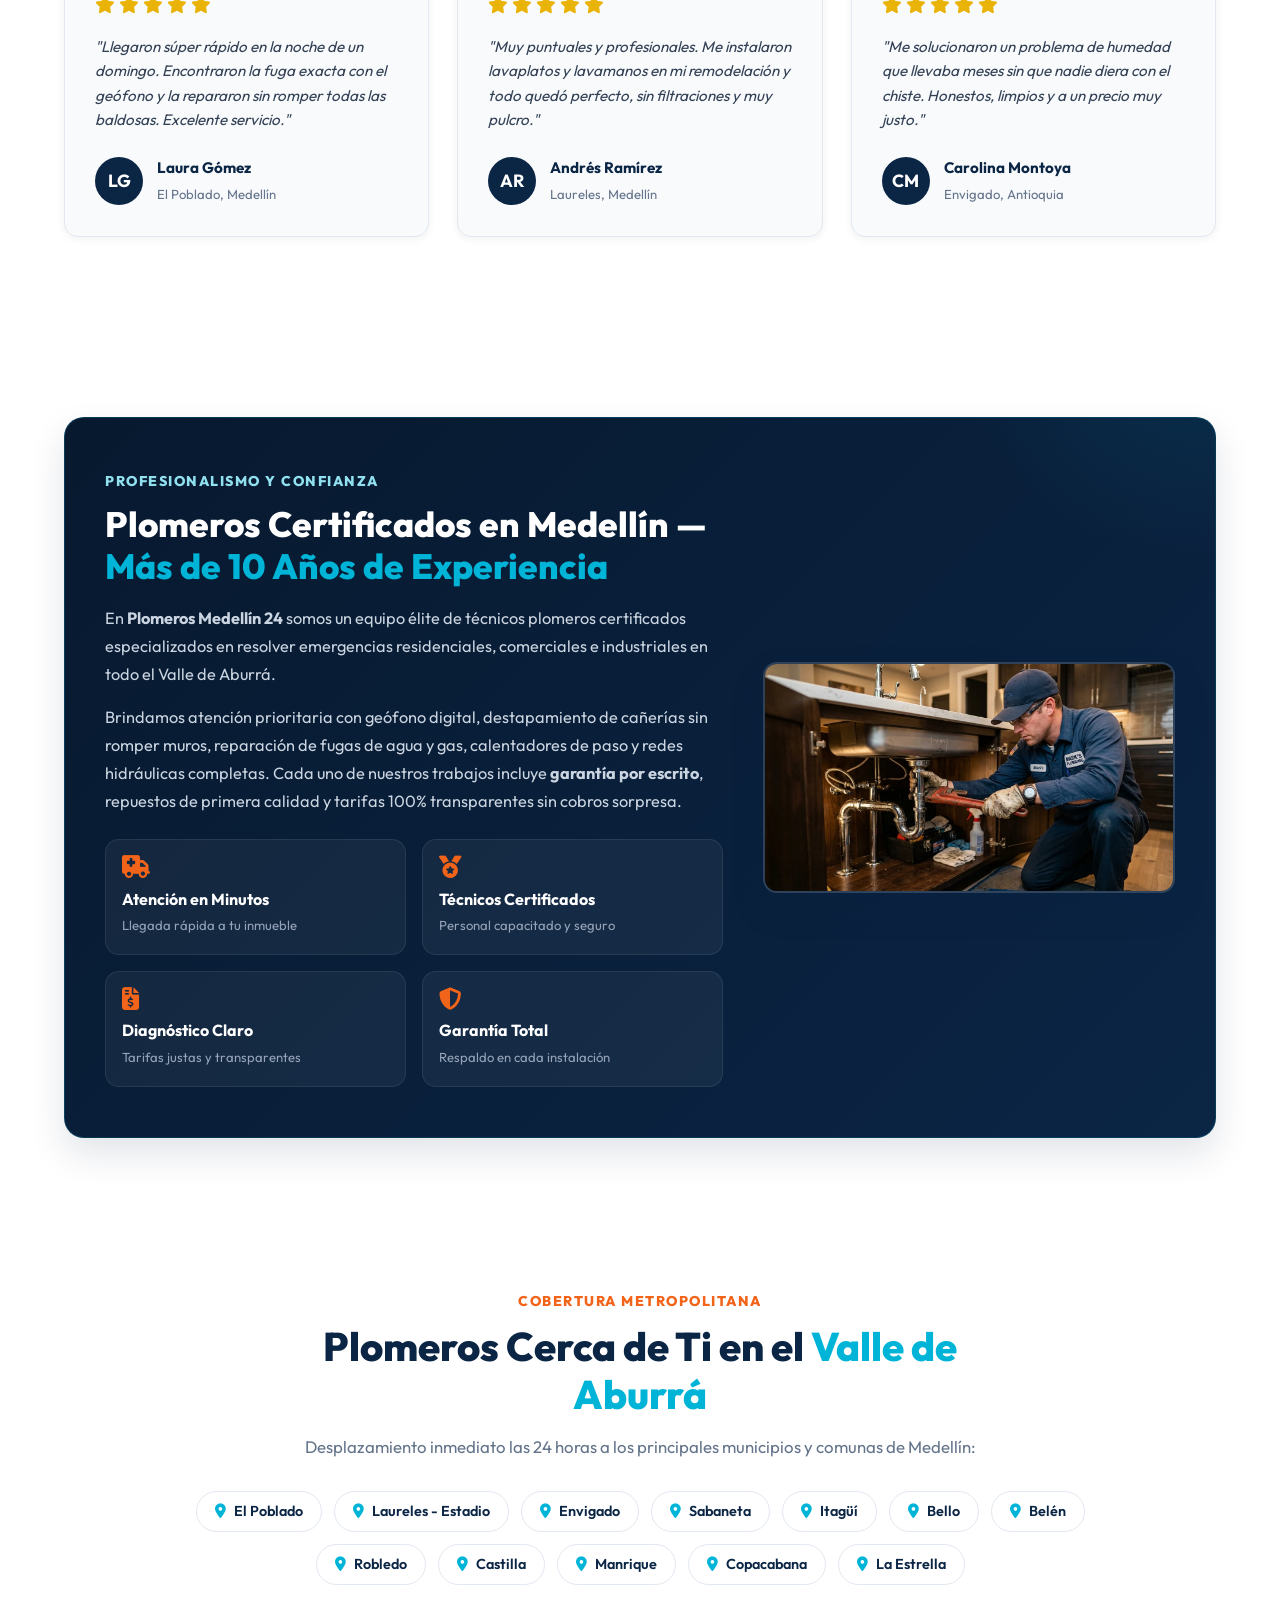
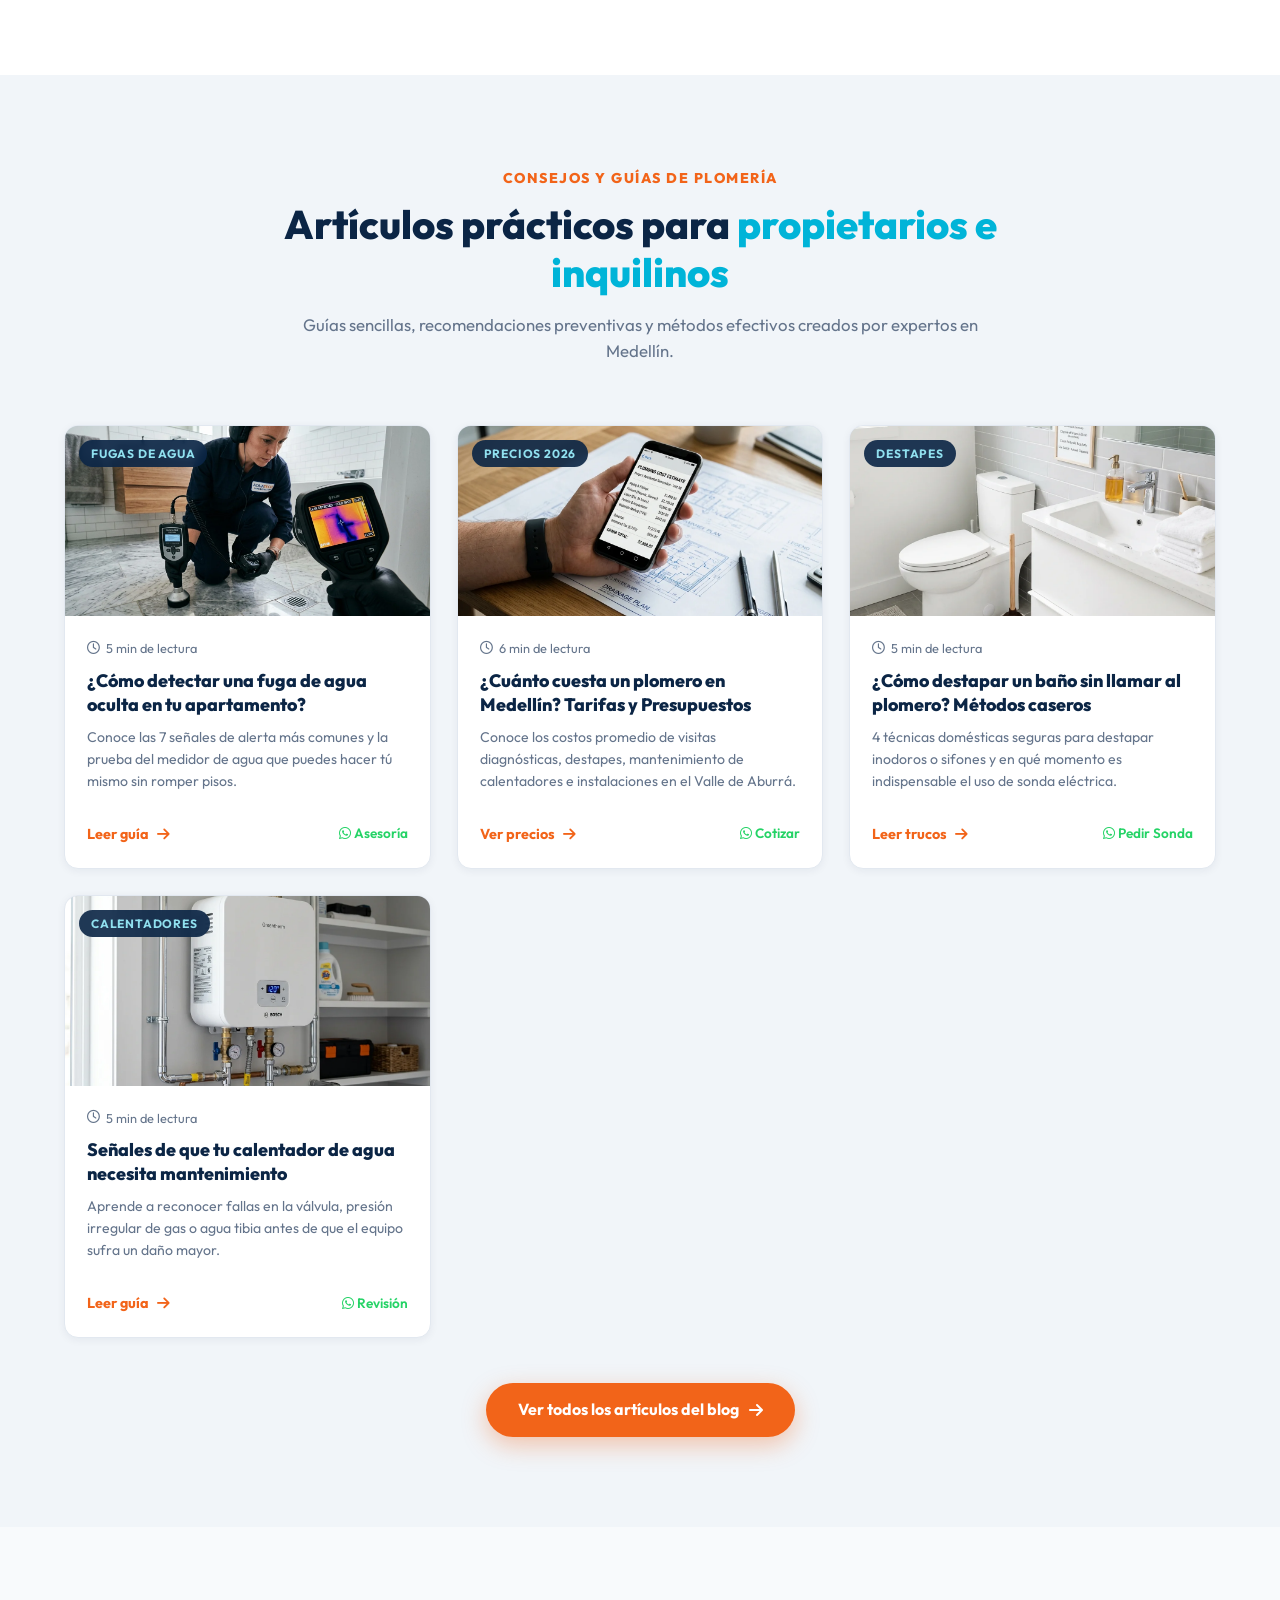
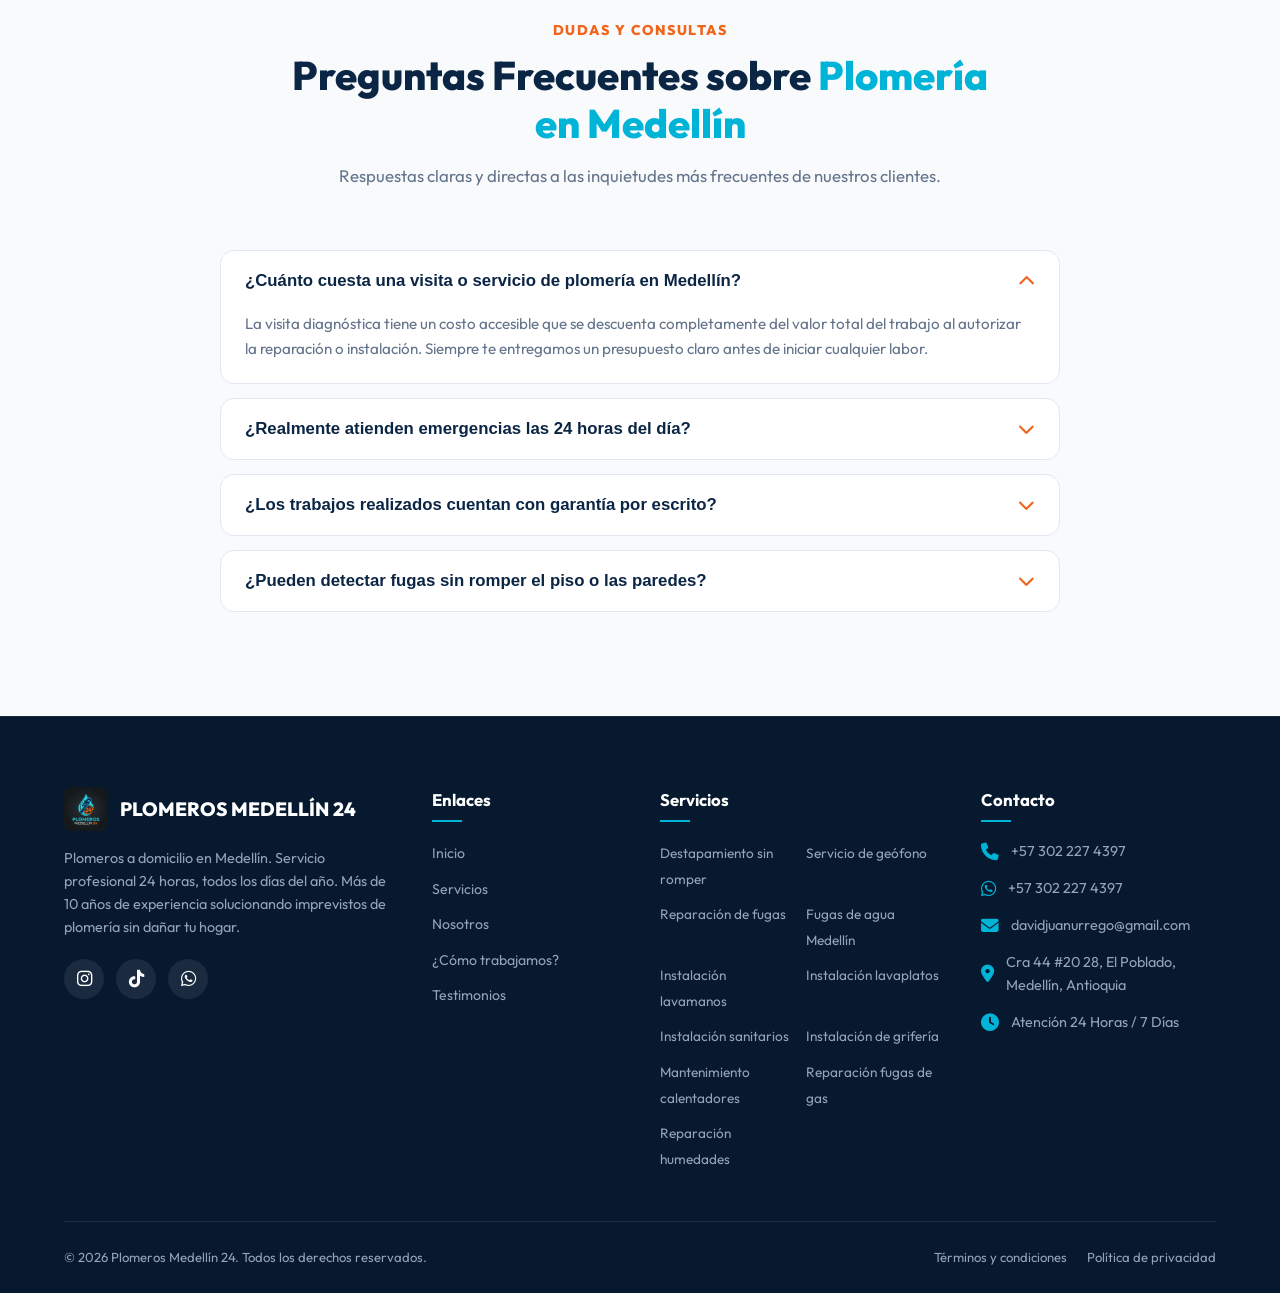
==== commit e187fcae: "feat: add blog section with multiple informative plumbing articles and update main page" ====
--- a/index.html
+++ b/index.html
@@ -824,15 +824,19 @@
           <ul class="footer-contact-list">
             <li>
               <i class="fa-solid fa-phone"></i>
-              <span>+57 302 227 4397</span>
+              <a href="tel:+573022274397">+57 302 227 4397</a>
             </li>
             <li>
               <i class="fa-brands fa-whatsapp"></i>
-              <span>+57 302 227 4397</span>
+              <a href="https://wa.me/573022274397" target="_blank" rel="noopener noreferrer">+57 302 227 4397</a>
+            </li>
+            <li>
+              <i class="fa-solid fa-envelope"></i>
+              <a href="mailto:davidjuanurrego@gmail.com">davidjuanurrego@gmail.com</a>
             </li>
             <li>
               <i class="fa-solid fa-location-dot"></i>
-              <span>Medellín, Antioquia (Área Metropolitana)</span>
+              <span>Cra 44 #20 28, El Poblado, Medellín, Antioquia</span>
             </li>
             <li>
               <i class="fa-solid fa-clock"></i>
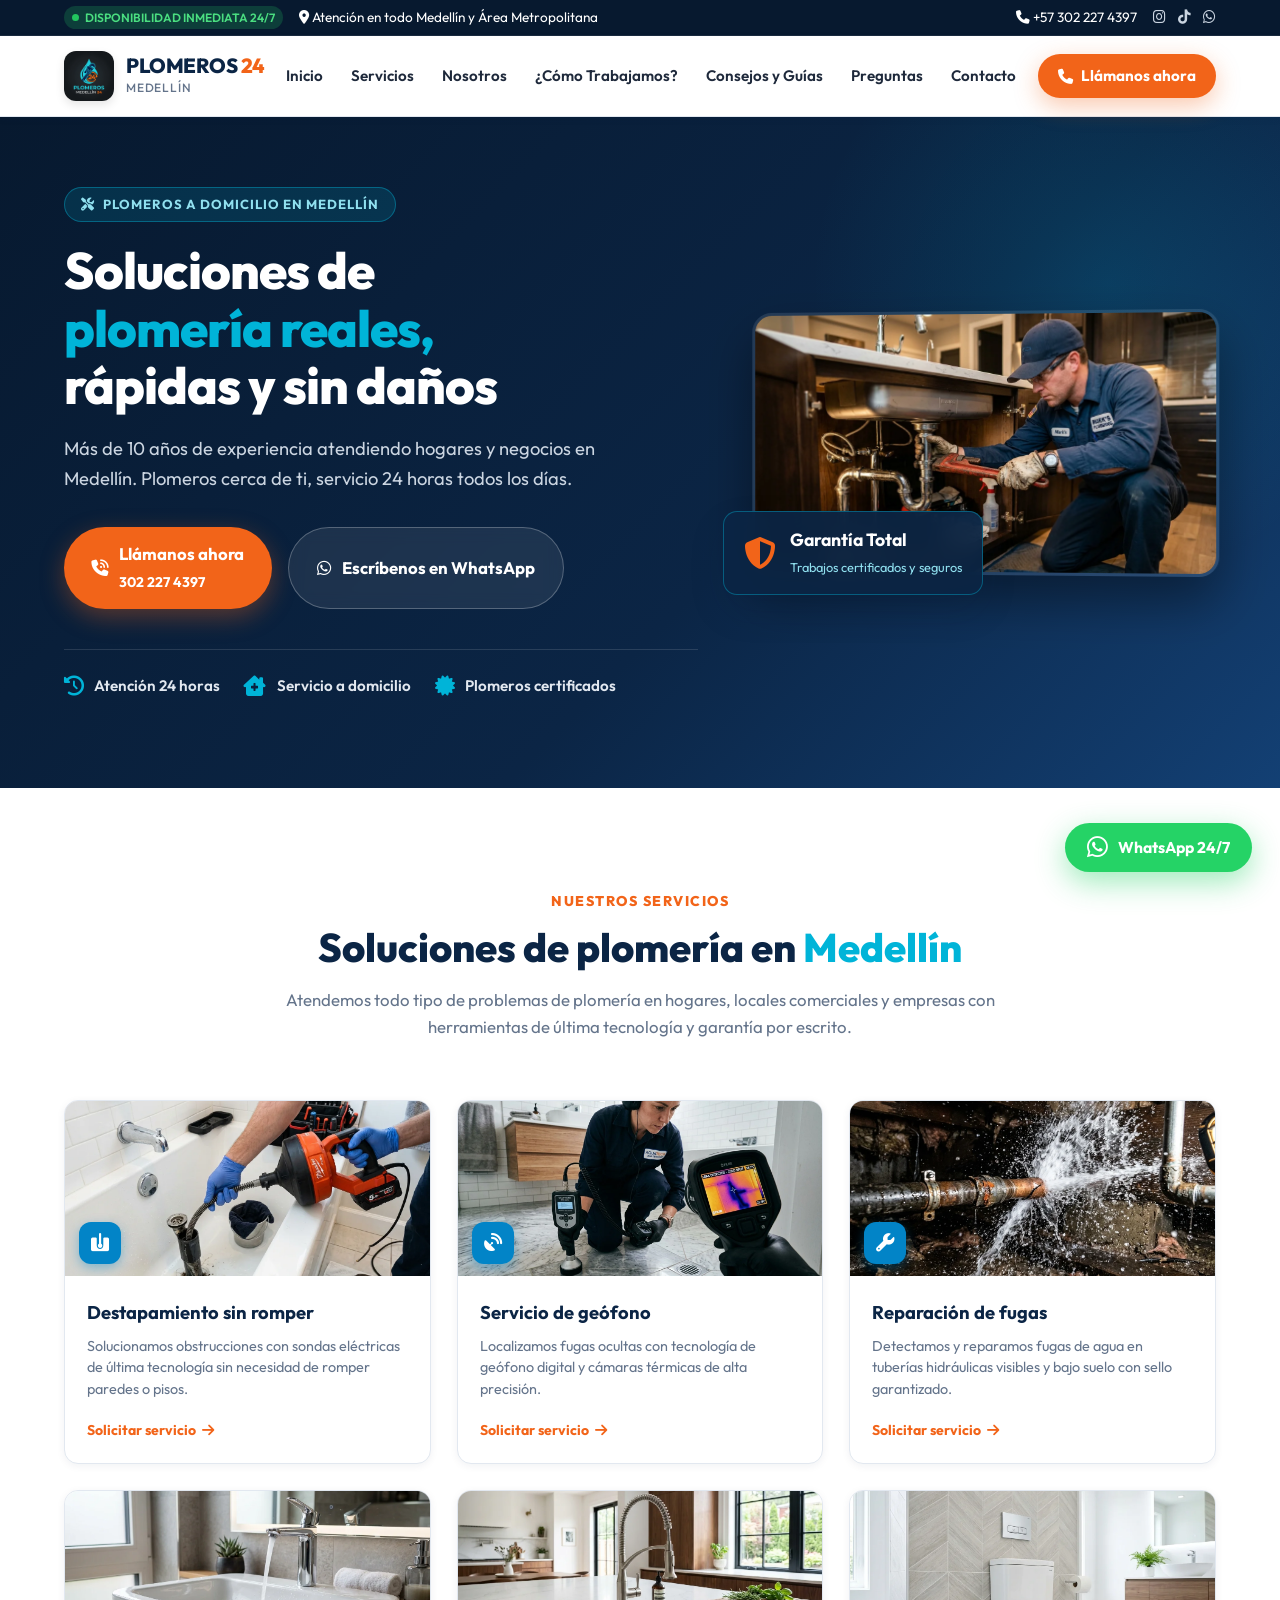
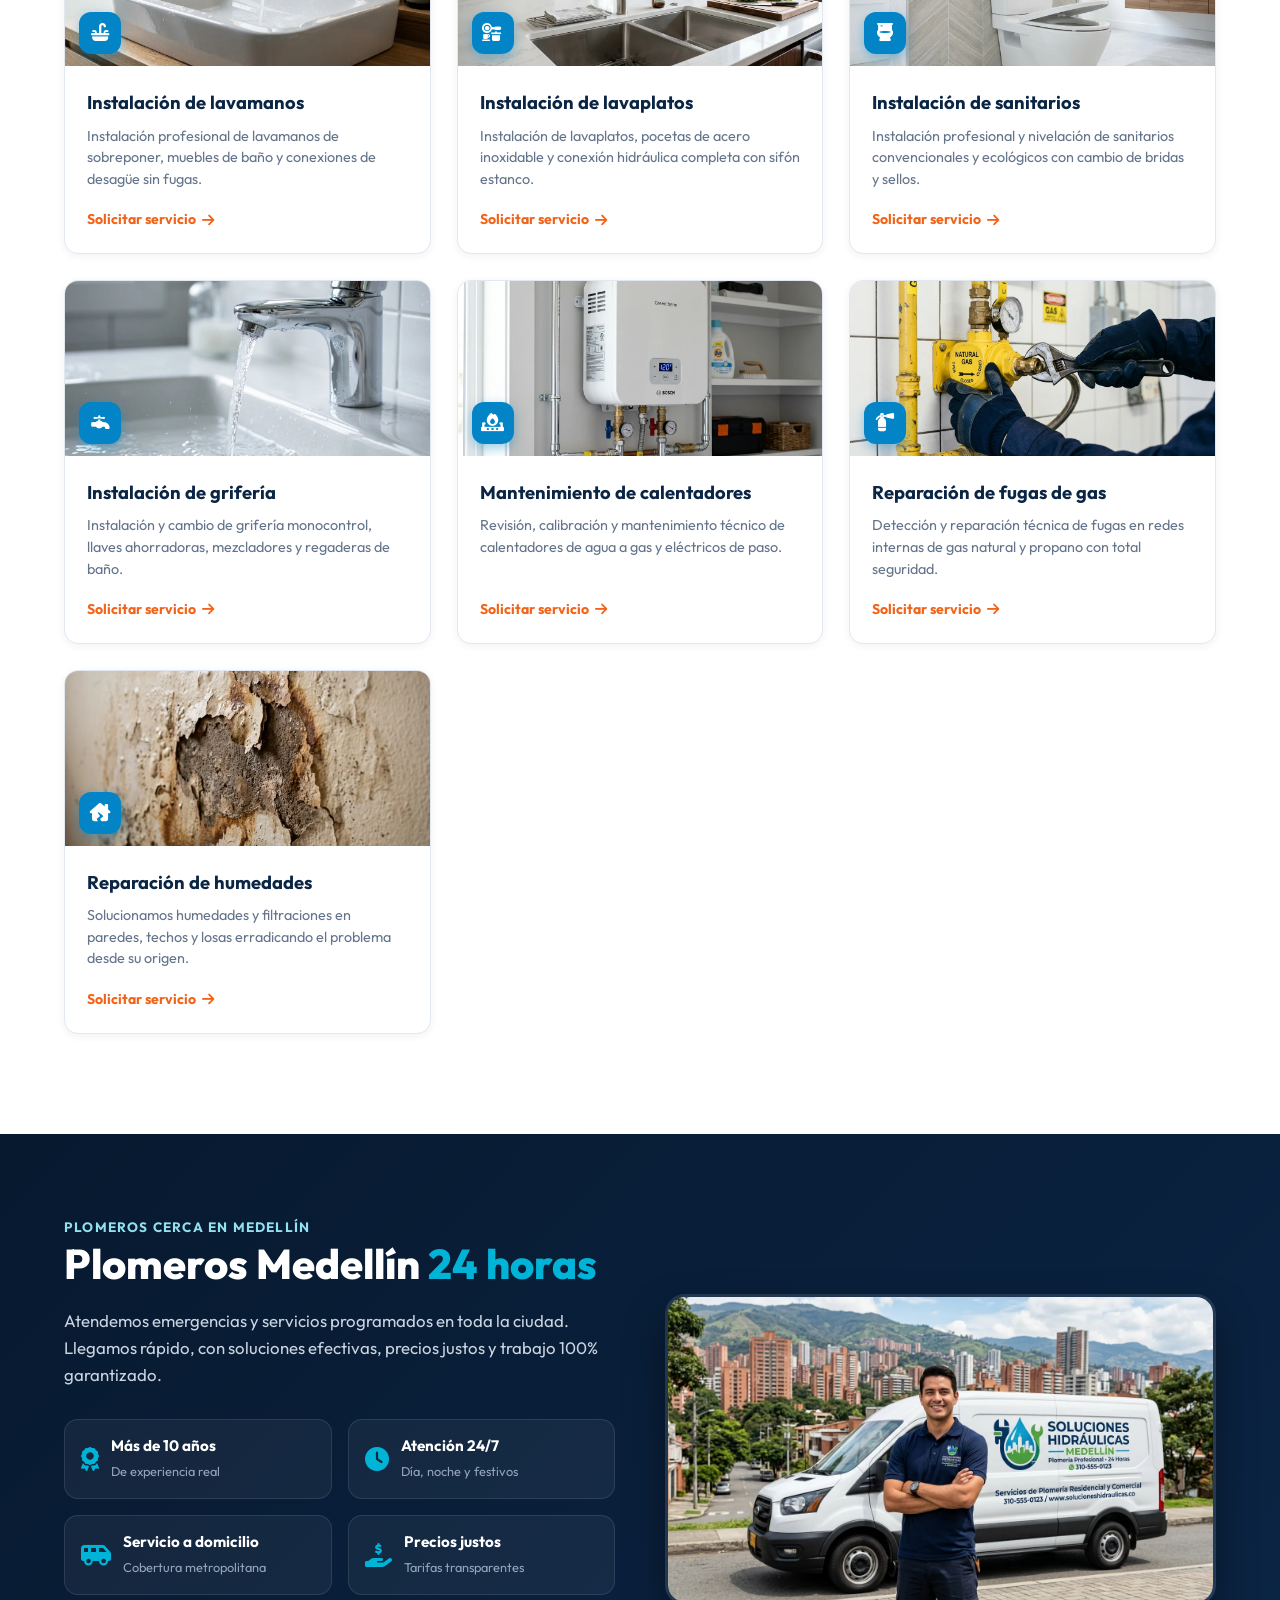
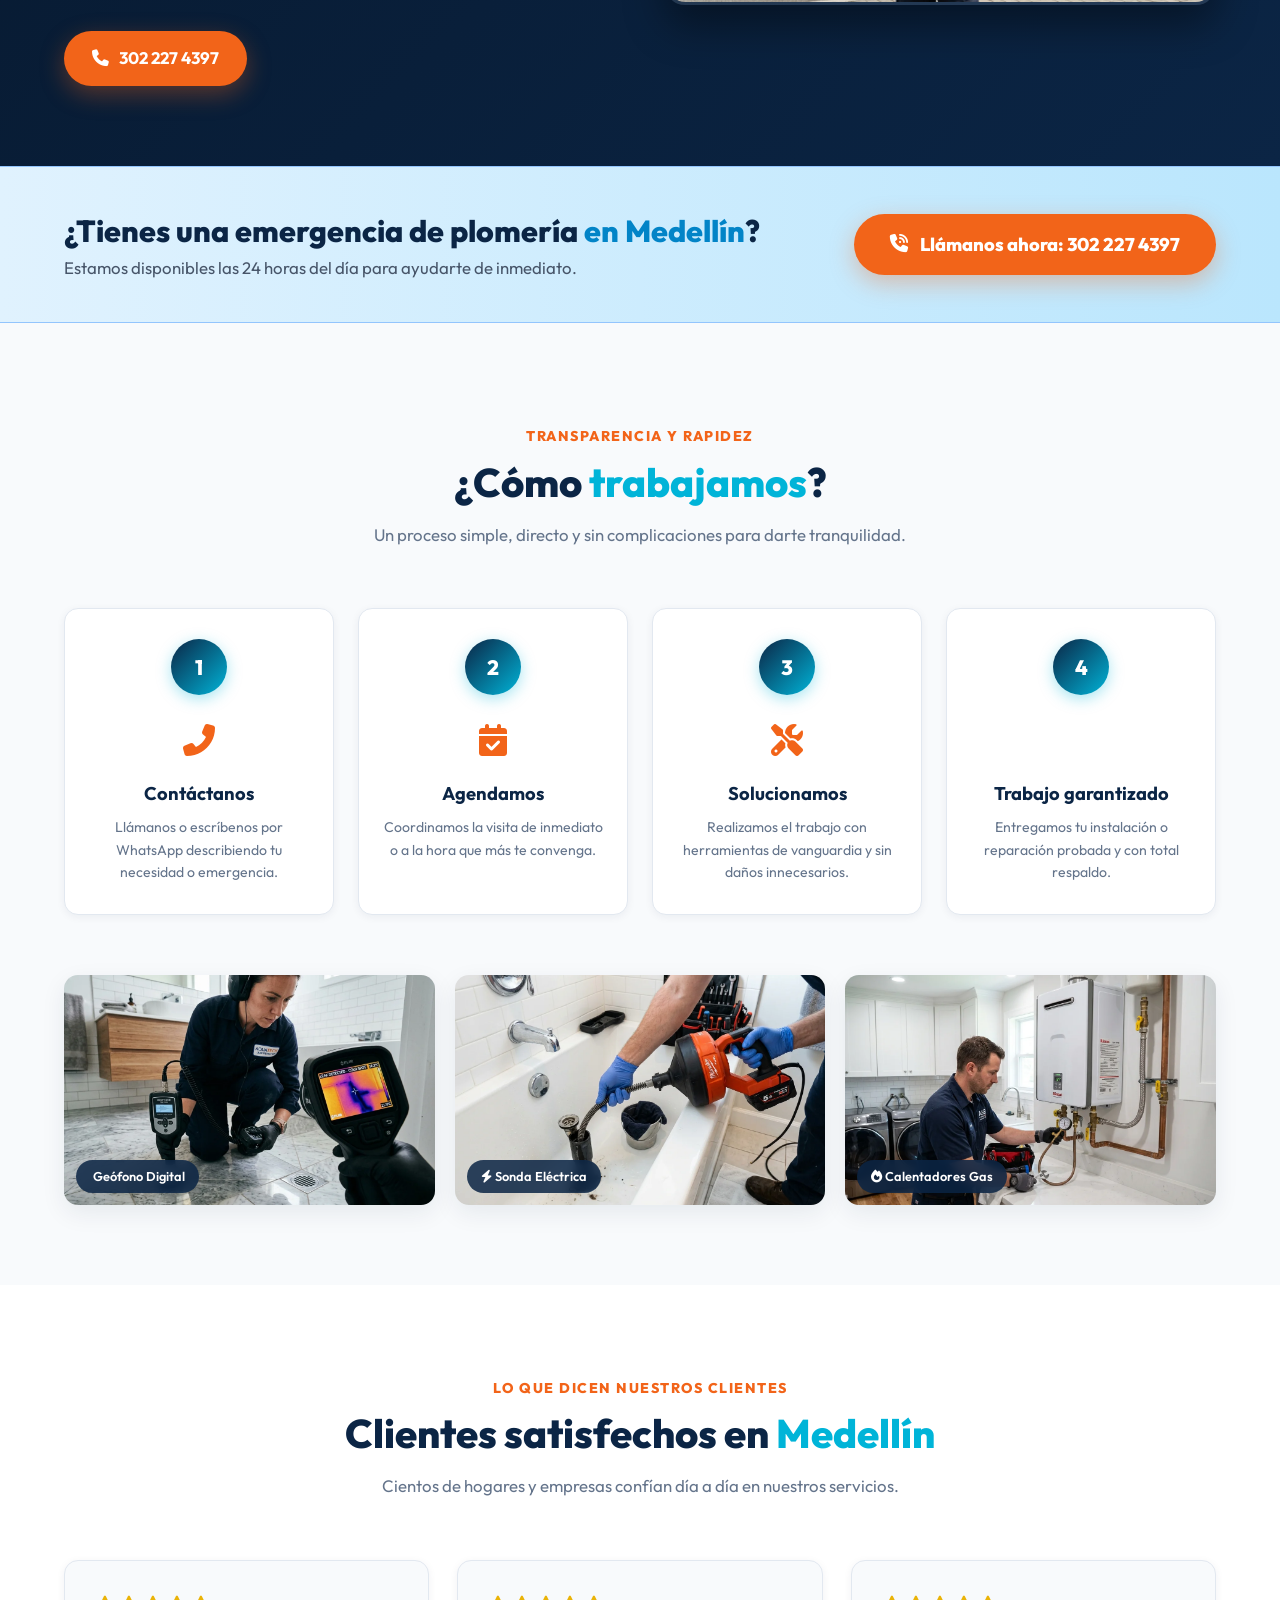
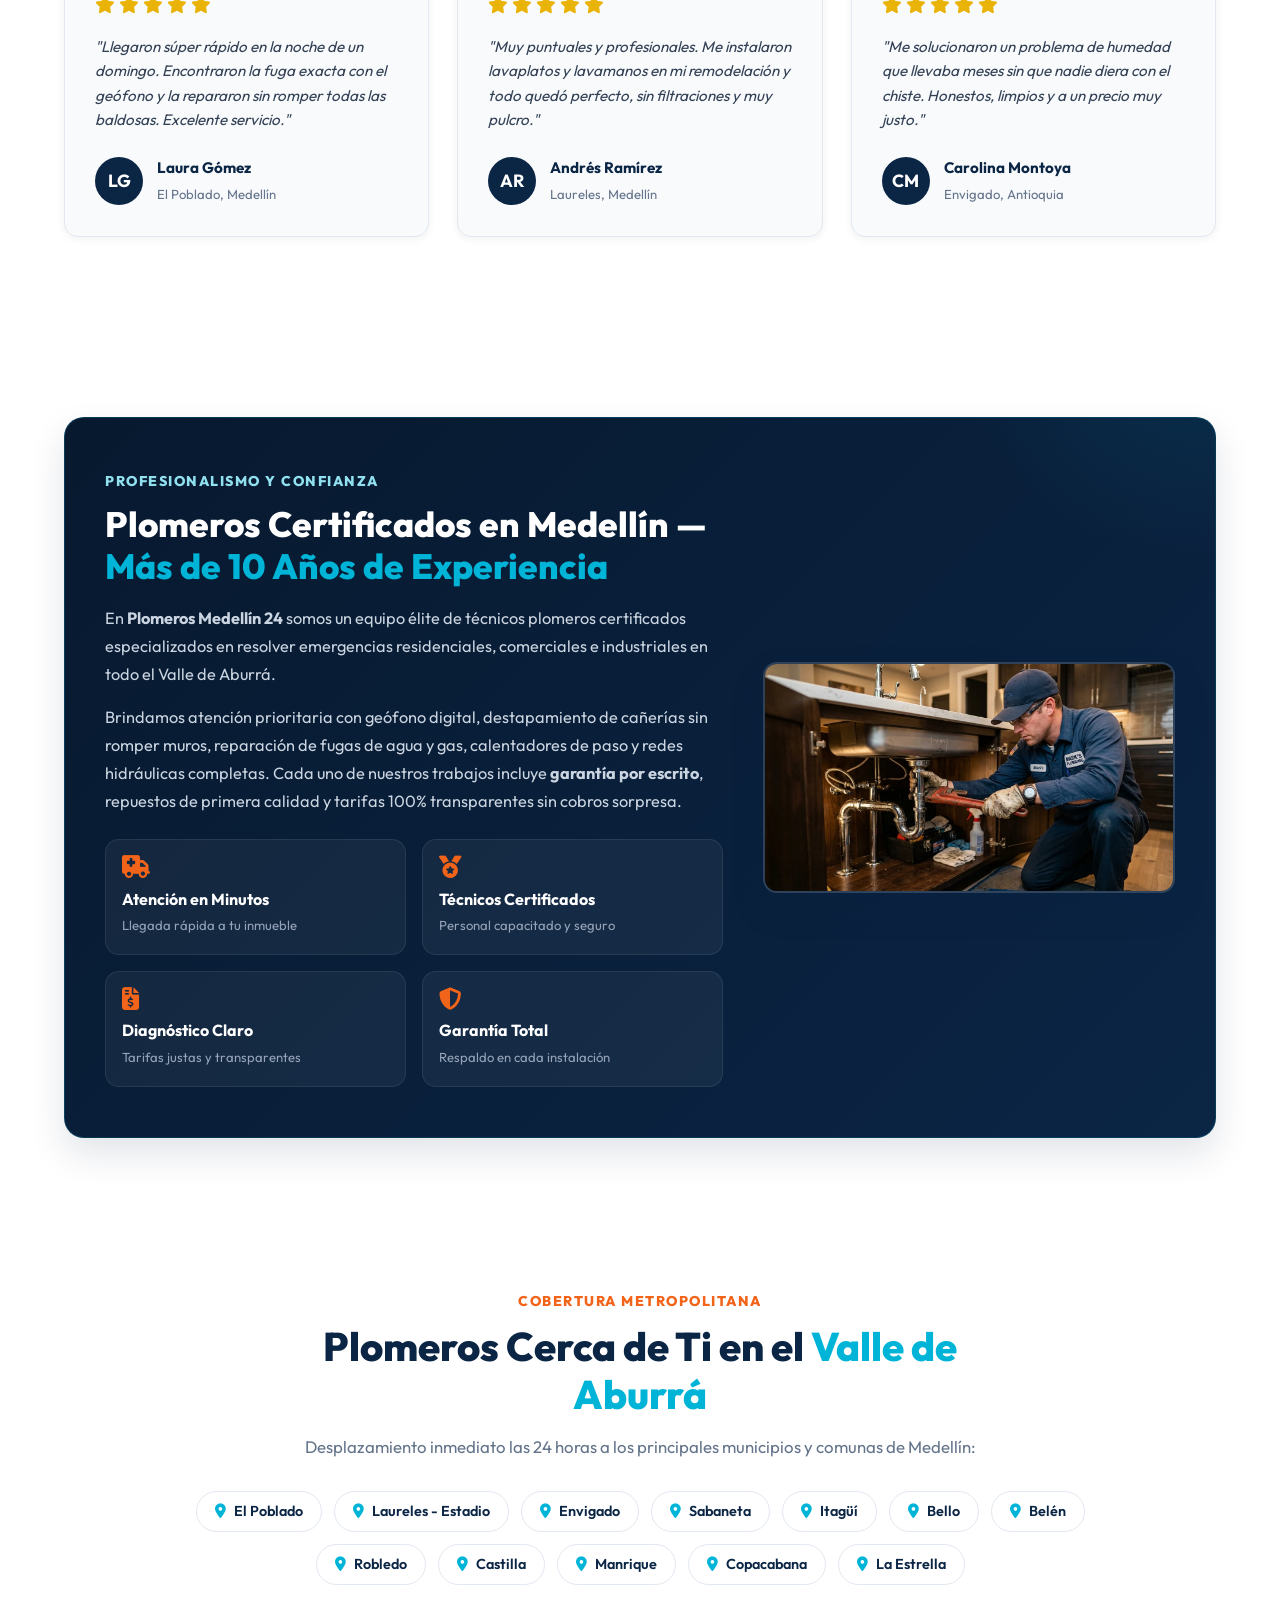
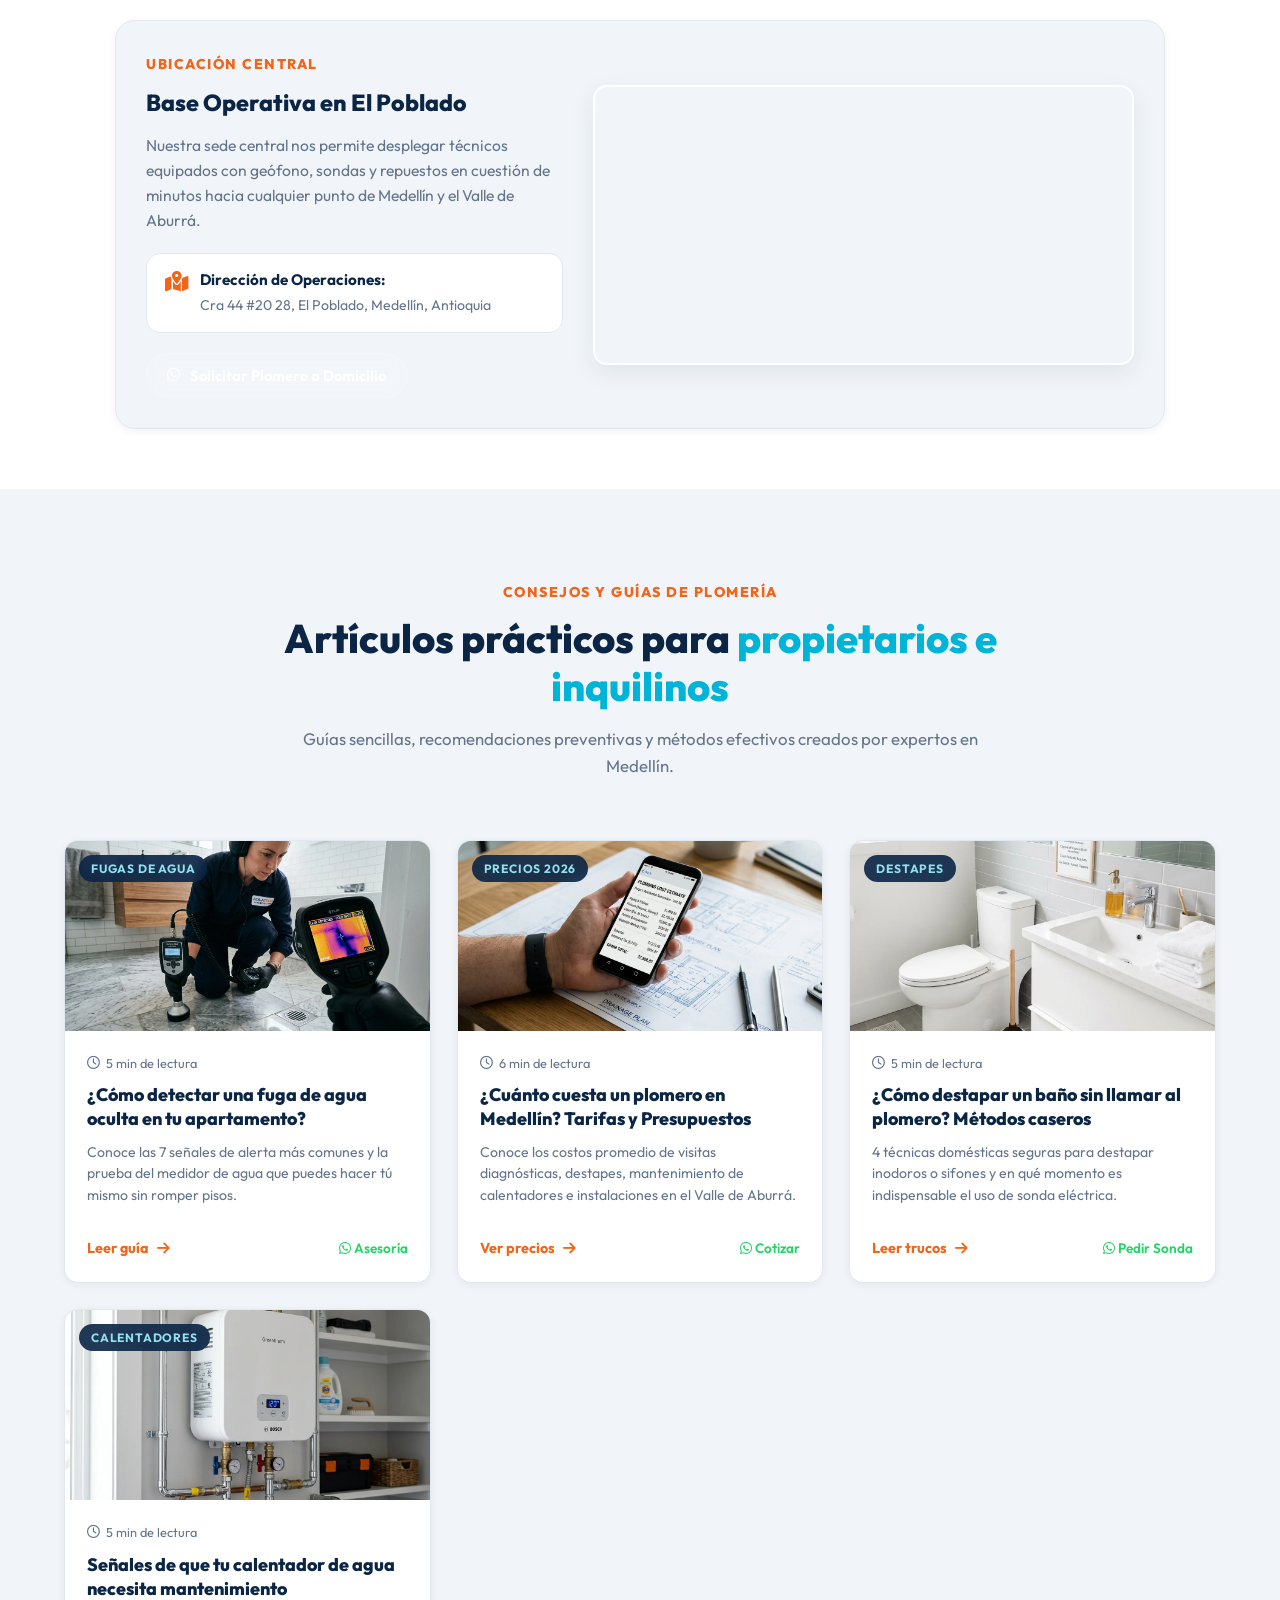
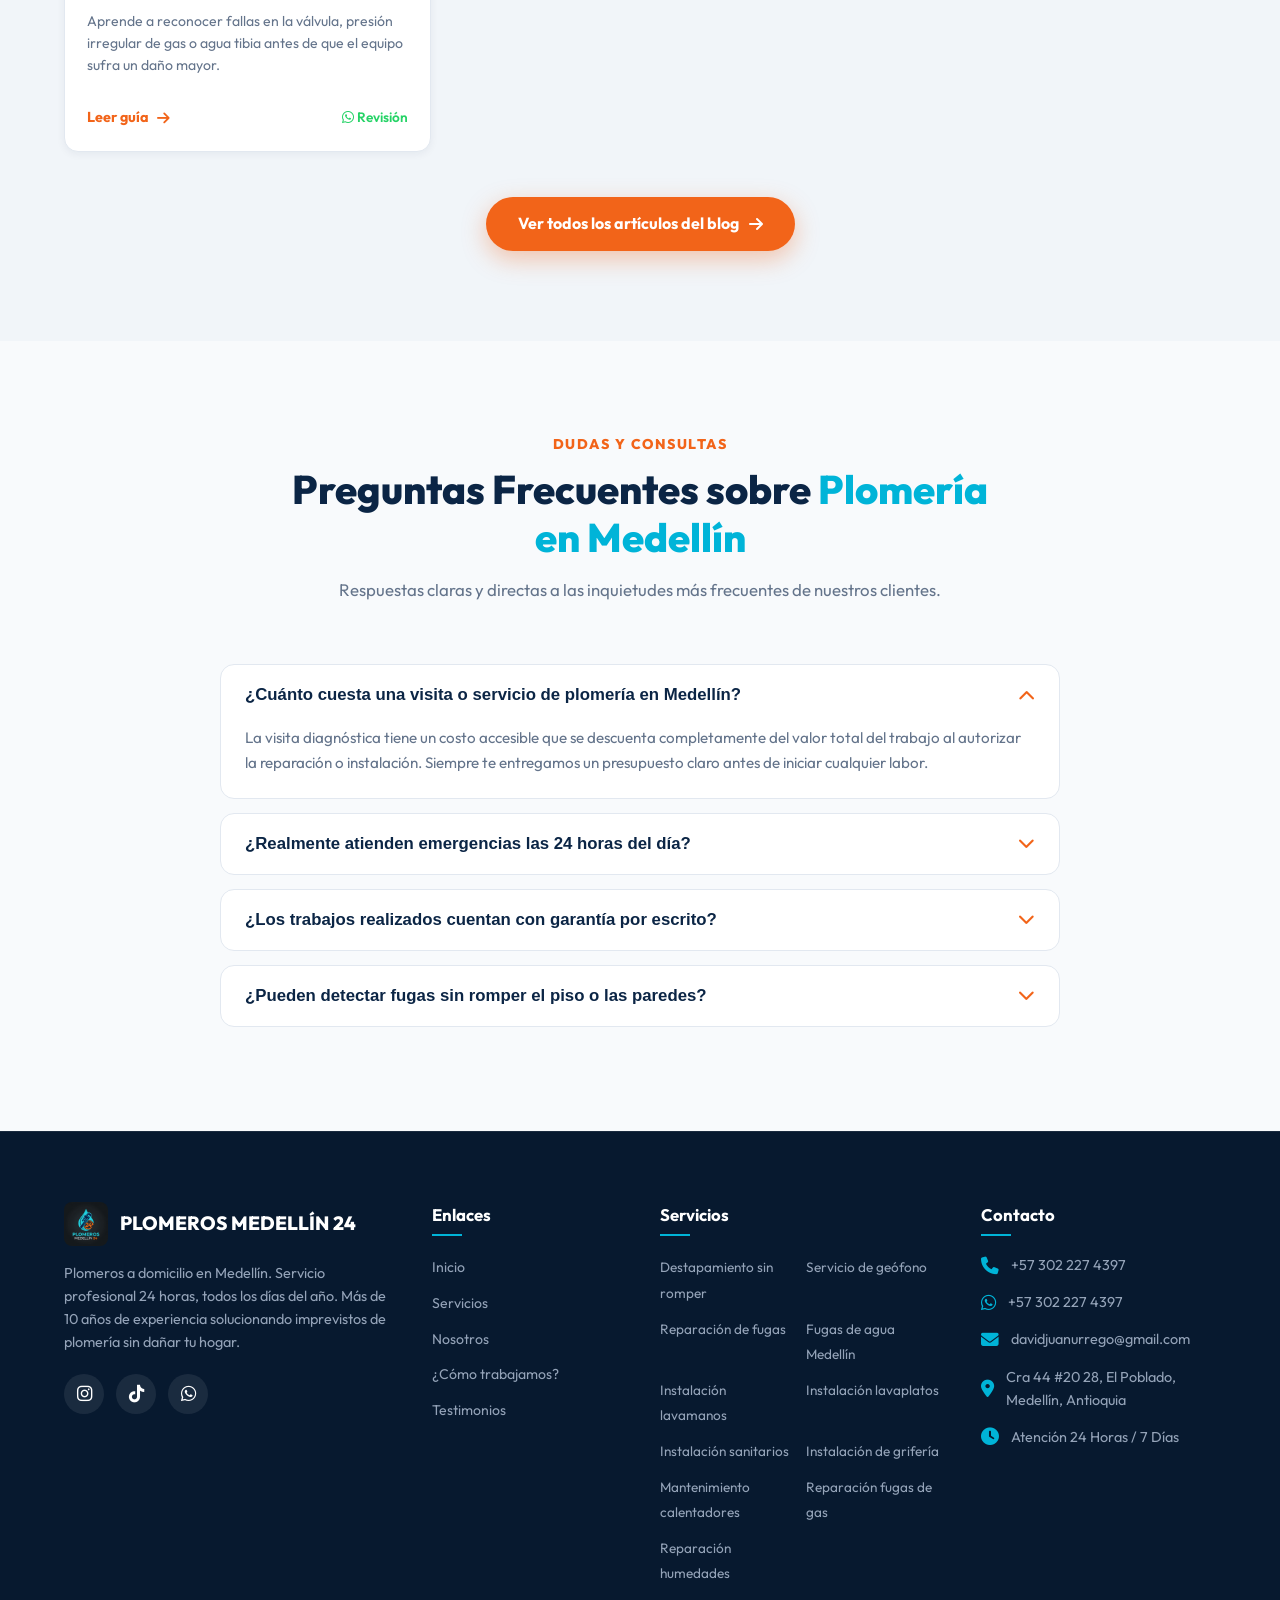
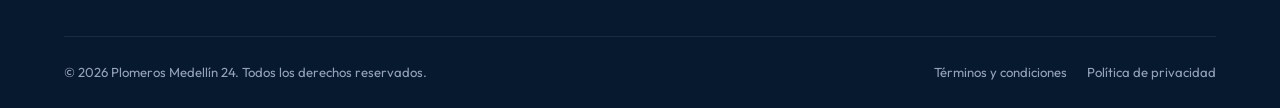
==== commit 1ea2b2c3: "feat: add blog section with informative guides and operational base map on main page" ====
--- a/index.html
+++ b/index.html
@@ -589,6 +589,40 @@
         <span class="zone-badge-pill"><i class="fa-solid fa-location-dot"></i> Copacabana</span>
         <span class="zone-badge-pill"><i class="fa-solid fa-location-dot"></i> La Estrella</span>
       </div>
+
+      <!-- Tarjeta con Mapa y Ubicación Estratégica -->
+      <div class="zones-map-layout">
+        <div class="zones-info-card">
+          <span class="section-tag" style="margin-bottom: 8px;">UBICACIÓN CENTRAL</span>
+          <h3>Base Operativa en El Poblado</h3>
+          <p>
+            Nuestra sede central nos permite desplegar técnicos equipados con geófono, sondas y repuestos en cuestión de minutos hacia cualquier punto de Medellín y el Valle de Aburrá.
+          </p>
+
+          <div class="zones-address-badge">
+            <i class="fa-solid fa-map-location-dot"></i>
+            <div>
+              <strong>Dirección de Operaciones:</strong>
+              <span>Cra 44 #20 28, El Poblado, Medellín, Antioquia</span>
+            </div>
+          </div>
+
+          <div style="display: flex; gap: 12px; flex-wrap: wrap;">
+            <a href="https://wa.me/573022274397?text=Hola,%20necesito%20un%20plomero%20a%20domicilio%20en%20Medellín." target="_blank" rel="noopener noreferrer" class="btn-whatsapp-hero" style="font-size: 0.92rem; padding: 10px 20px;">
+              <i class="fa-brands fa-whatsapp"></i> Solicitar Plomero a Domicilio
+            </a>
+          </div>
+        </div>
+
+        <div class="zones-map-frame">
+          <iframe 
+            src="https://maps.google.com/maps?q=Cra%2044%20%2320-28%2C%20El%20Poblado%2C%20Medell%C3%ADn%2C%20Antioquia&t=&z=15&ie=UTF8&iwloc=&output=embed" 
+            loading="lazy" 
+            referrerpolicy="no-referrer-when-downgrade"
+            title="Mapa Base de Operaciones Plomeros Medellín 24">
+          </iframe>
+        </div>
+      </div>
     </div>
   </section>
 
--- a/css/styles.css
+++ b/css/styles.css
@@ -1013,6 +1013,33 @@
   font-size: 1.1rem;
 }
 
+.footer-map-card {
+  margin-top: 15px;
+  border-radius: var(--radius-sm);
+  overflow: hidden;
+  border: 1px solid rgba(255, 255, 255, 0.12);
+  box-shadow: 0 4px 14px rgba(0, 0, 0, 0.25);
+  background: #0f172a;
+}
+
+.footer-map-card iframe {
+  display: block;
+  width: 100%;
+  height: 140px;
+  border: 0;
+  filter: contrast(102%) brightness(95%);
+}
+
+.footer-map-caption {
+  font-size: 0.76rem;
+  color: var(--accent-cyan-light);
+  padding: 6px 10px;
+  background: rgba(0, 180, 216, 0.1);
+  display: flex;
+  align-items: center;
+  gap: 6px;
+}
+
 .footer-bottom {
   border-top: 1px solid rgba(255, 255, 255, 0.08);
   padding-top: 25px;
@@ -1362,6 +1389,88 @@
   color: var(--accent-orange);
 }
 
+.zones-map-layout {
+  display: grid;
+  grid-template-columns: 1fr 1.3fr;
+  gap: 30px;
+  align-items: center;
+  max-width: 1050px;
+  margin: 35px auto 0;
+  background: var(--bg-alt);
+  padding: 30px;
+  border-radius: var(--radius-lg);
+  border: 1px solid var(--border-color);
+  box-shadow: var(--shadow-sm);
+  text-align: left;
+}
+
+.zones-info-card h3 {
+  font-size: 1.45rem;
+  font-weight: 800;
+  color: var(--primary-blue);
+  margin-bottom: 12px;
+}
+
+.zones-info-card p {
+  color: var(--text-muted);
+  font-size: 0.98rem;
+  line-height: 1.6;
+  margin-bottom: 20px;
+}
+
+.zones-address-badge {
+  display: flex;
+  align-items: flex-start;
+  gap: 12px;
+  background: #ffffff;
+  padding: 14px 18px;
+  border-radius: var(--radius-md);
+  border: 1px solid var(--border-color);
+  margin-bottom: 20px;
+}
+
+.zones-address-badge i {
+  color: var(--accent-orange);
+  font-size: 1.3rem;
+  margin-top: 3px;
+}
+
+.zones-address-badge strong {
+  display: block;
+  color: var(--primary-blue);
+  font-size: 0.95rem;
+}
+
+.zones-address-badge span {
+  font-size: 0.88rem;
+  color: var(--text-muted);
+}
+
+.zones-map-frame {
+  border-radius: var(--radius-md);
+  overflow: hidden;
+  box-shadow: var(--shadow-md);
+  border: 2px solid #ffffff;
+  height: 280px;
+}
+
+.zones-map-frame iframe {
+  width: 100%;
+  height: 100%;
+  border: 0;
+  display: block;
+}
+
+@media (max-width: 860px) {
+  .zones-map-layout {
+    grid-template-columns: 1fr;
+    padding: 20px;
+  }
+  .zones-map-frame {
+    height: 240px;
+  }
+}
+
 /* ==================== RESPONSIVE DESIGN ==================== */
 @media (max-width: 1024px) {
   .hero-grid {
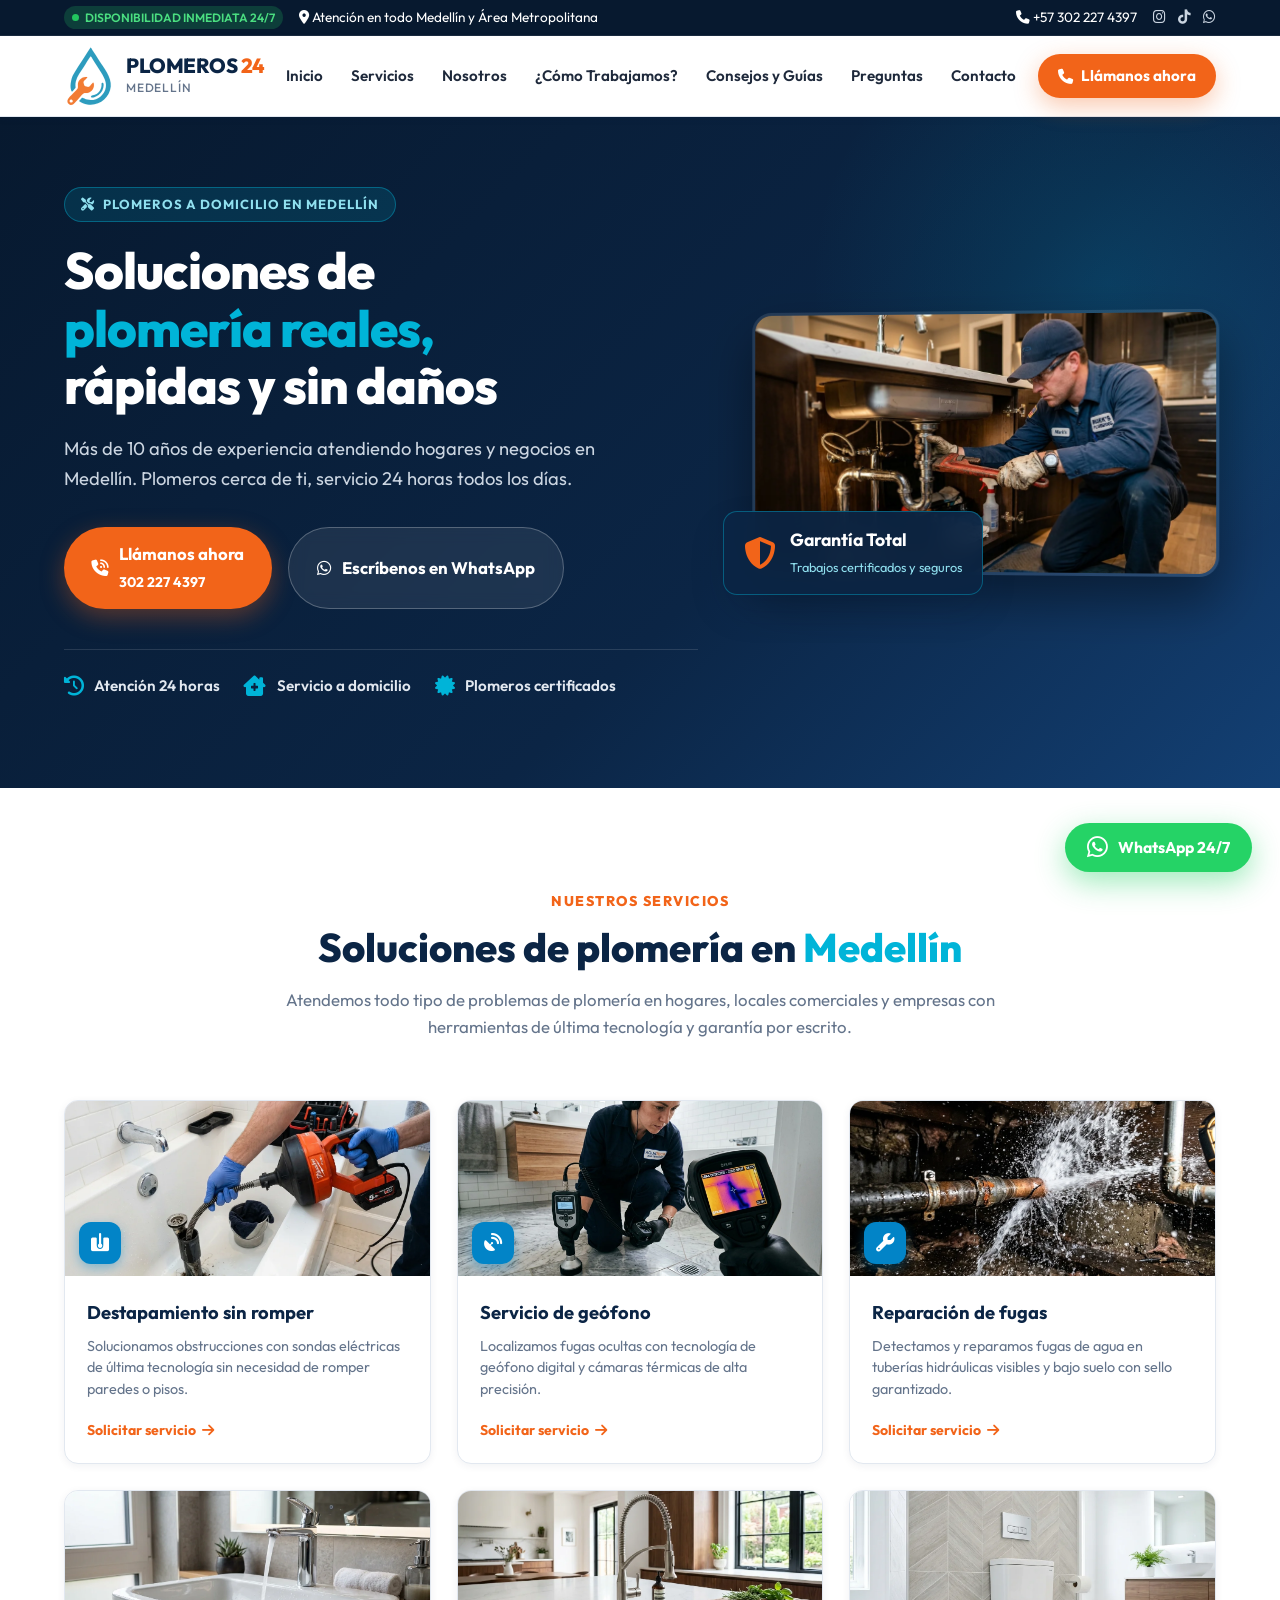
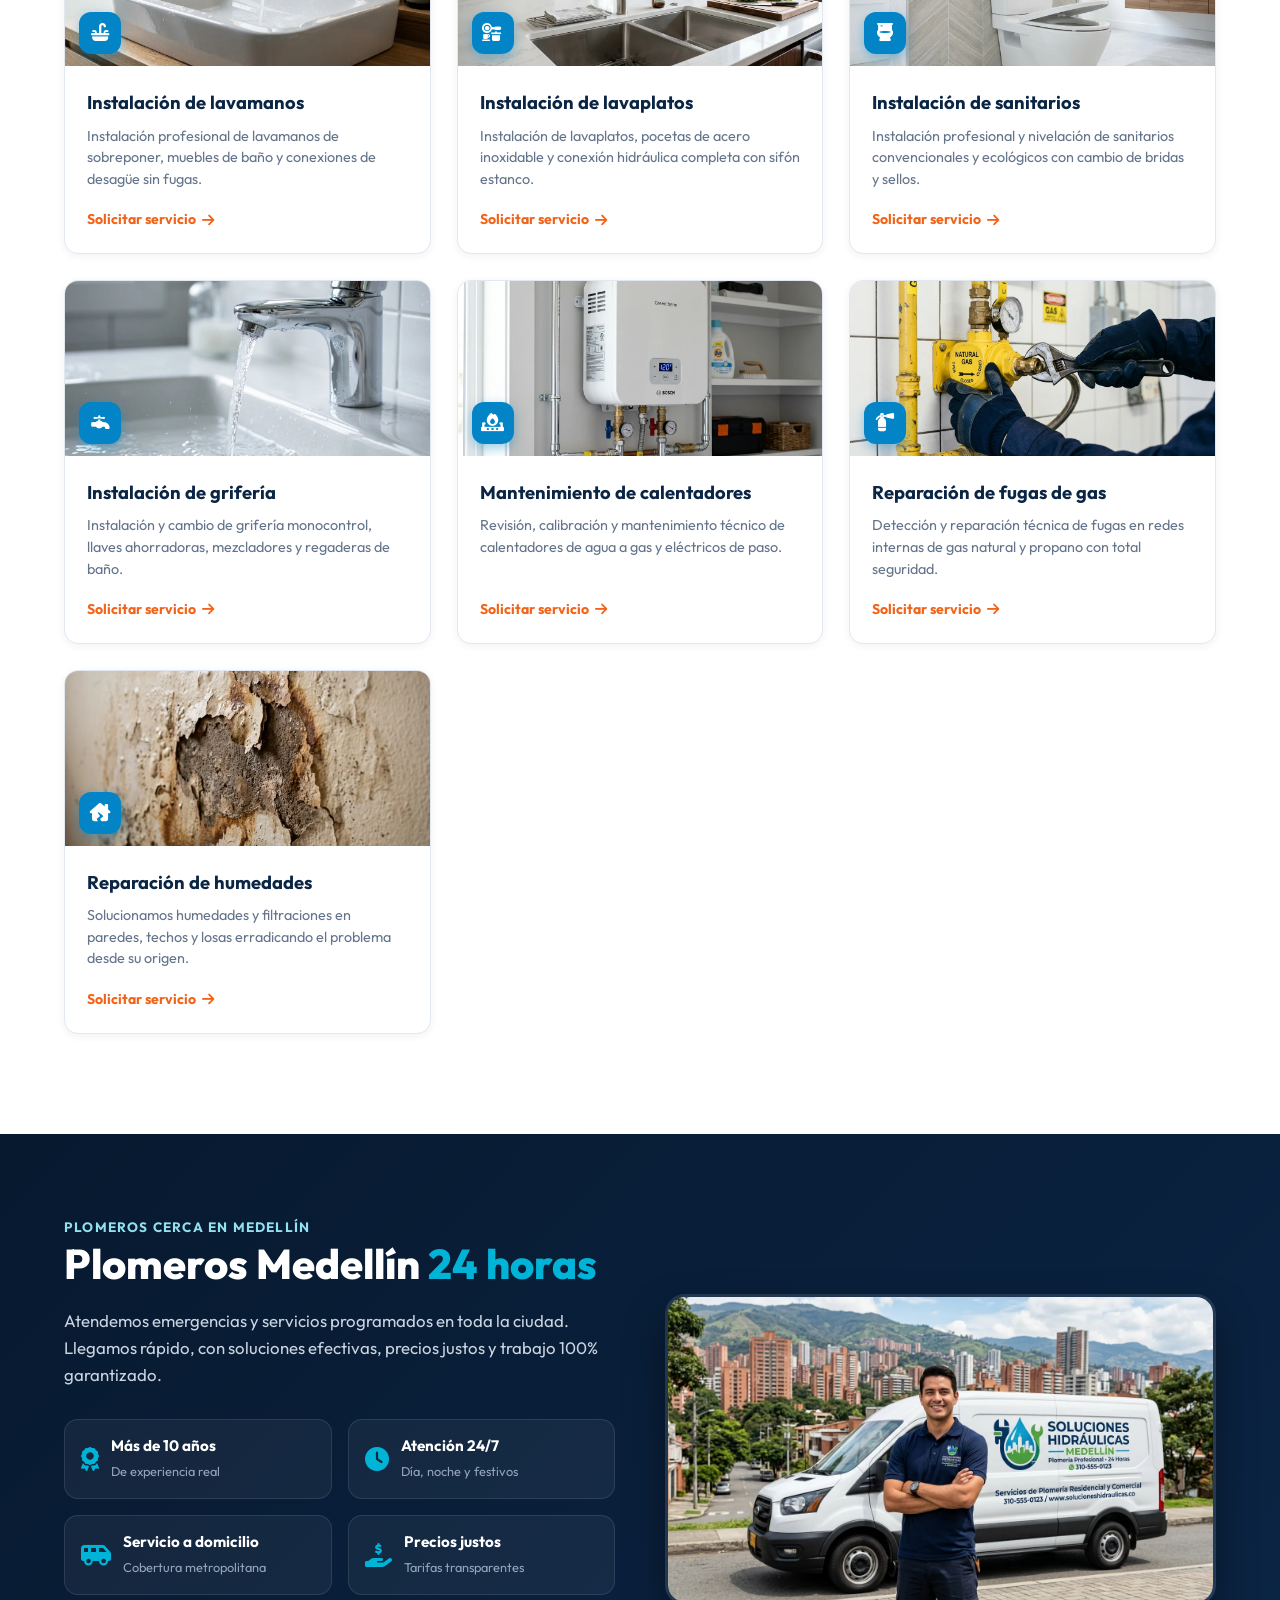
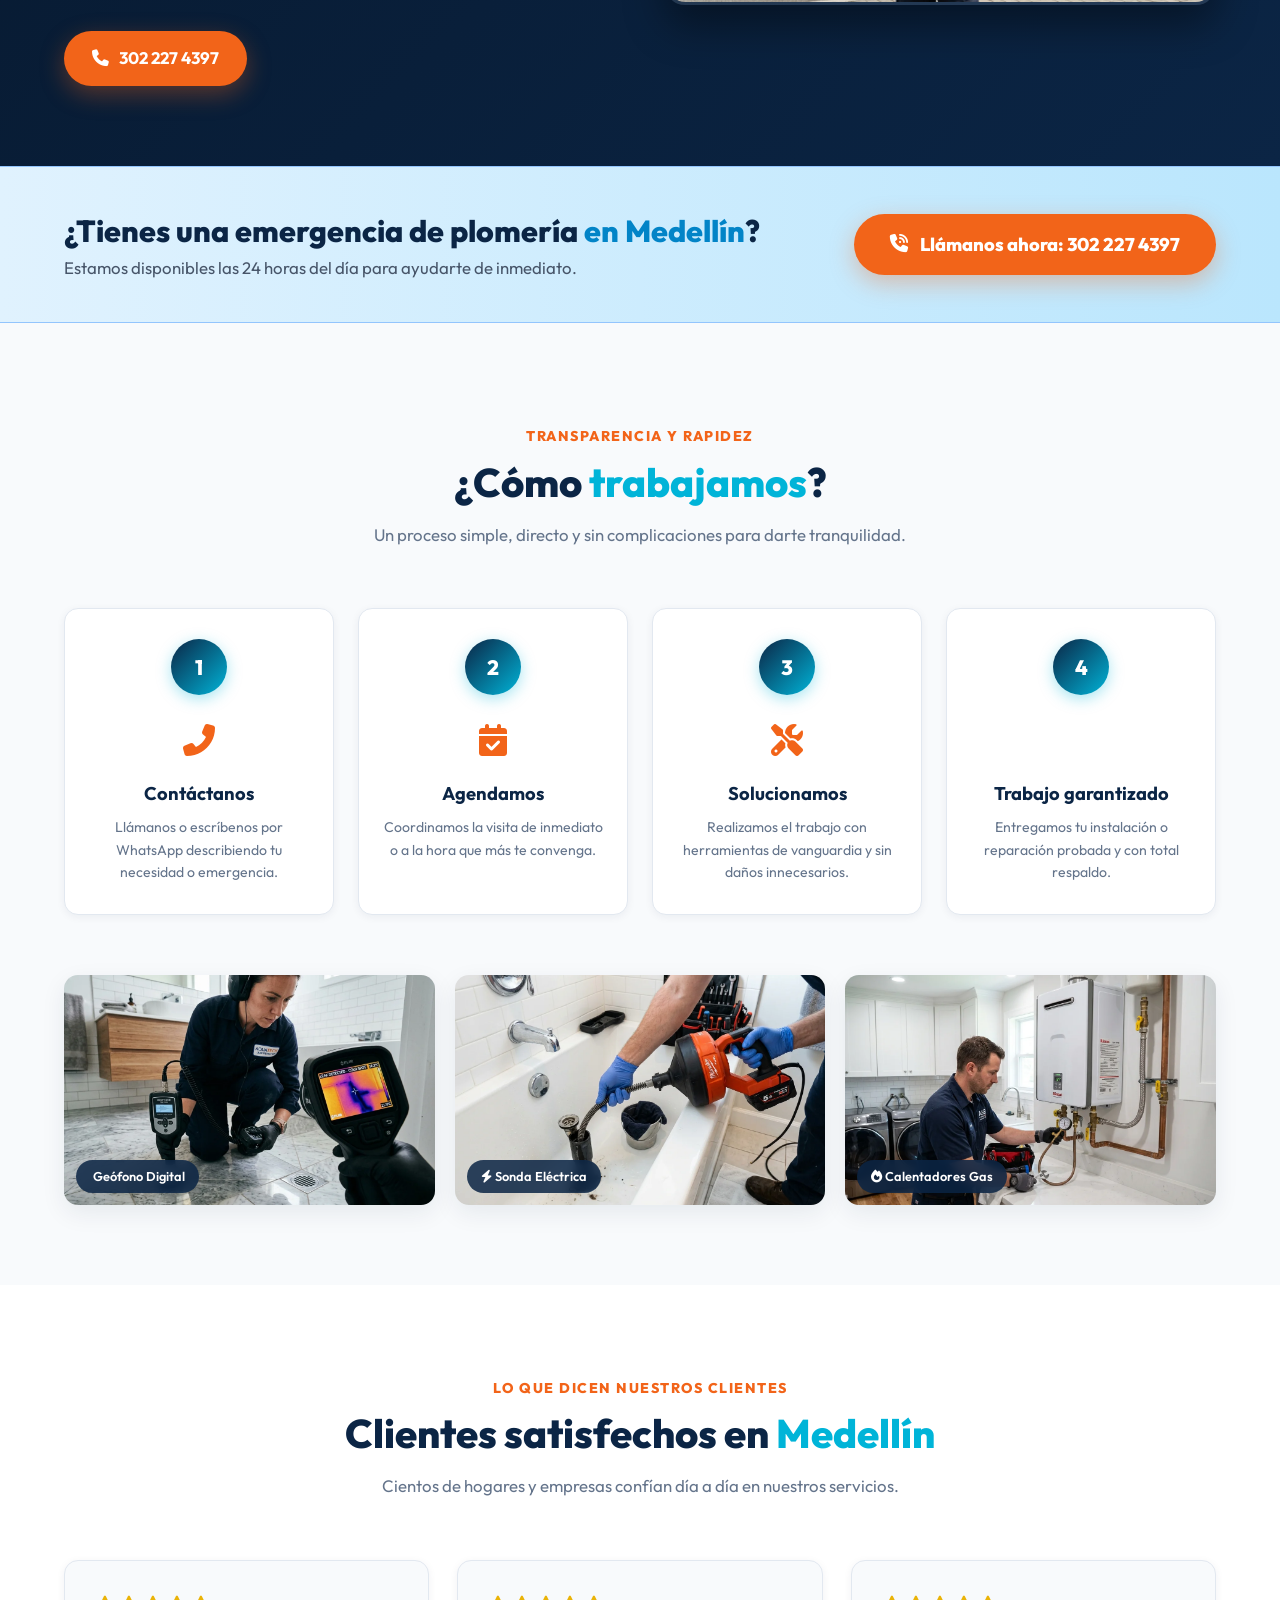
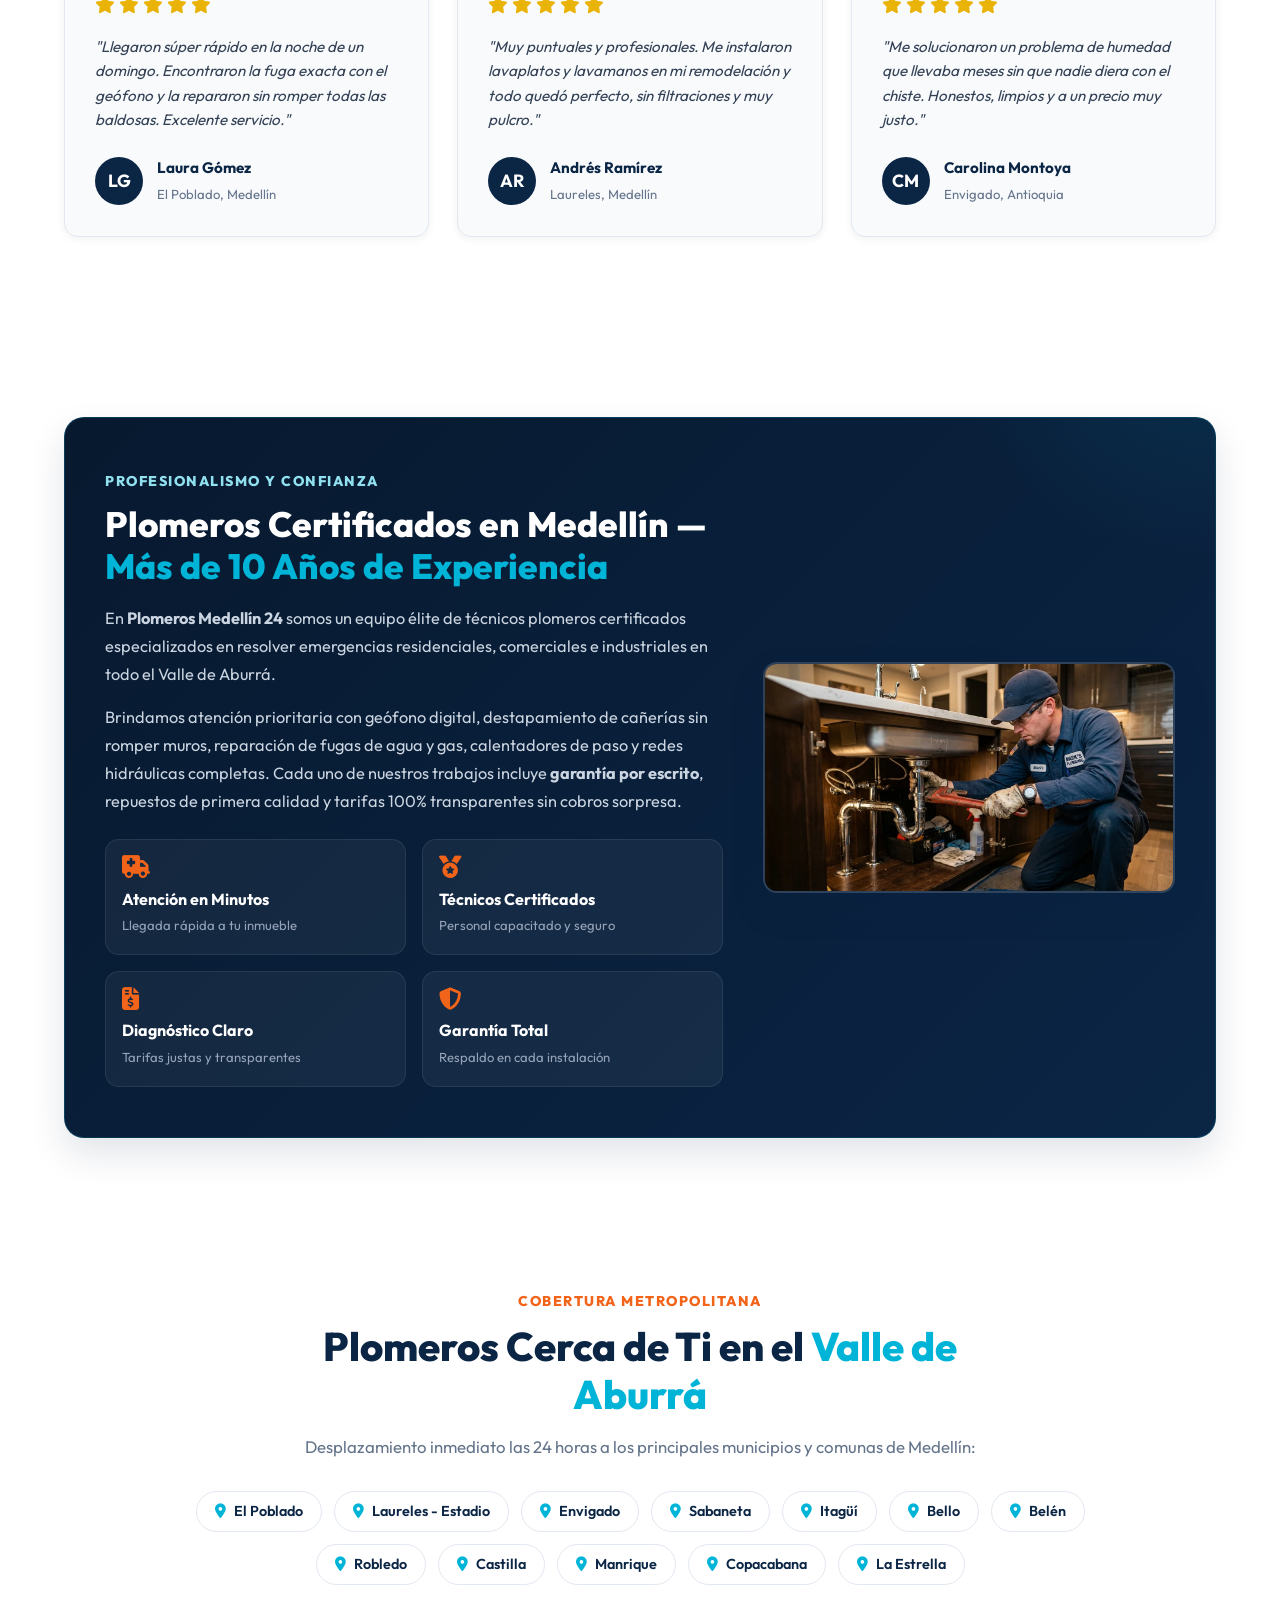
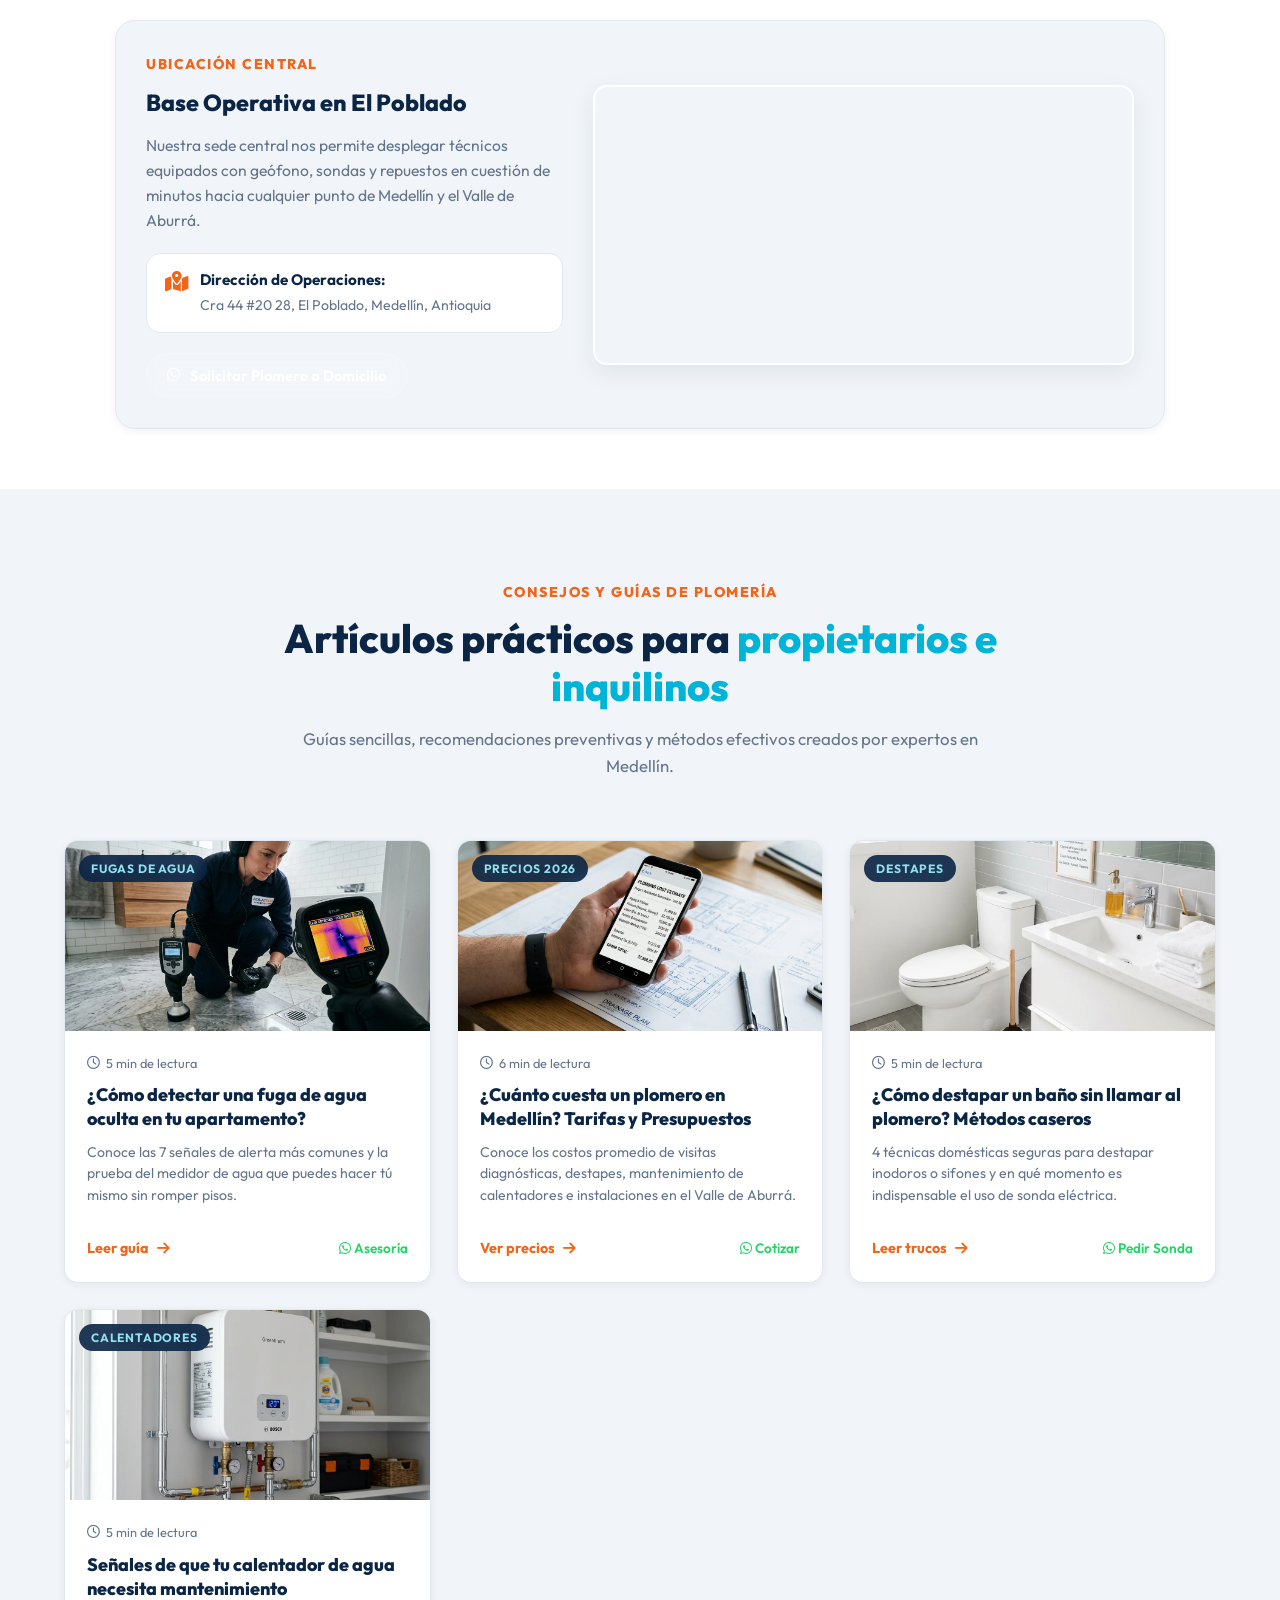
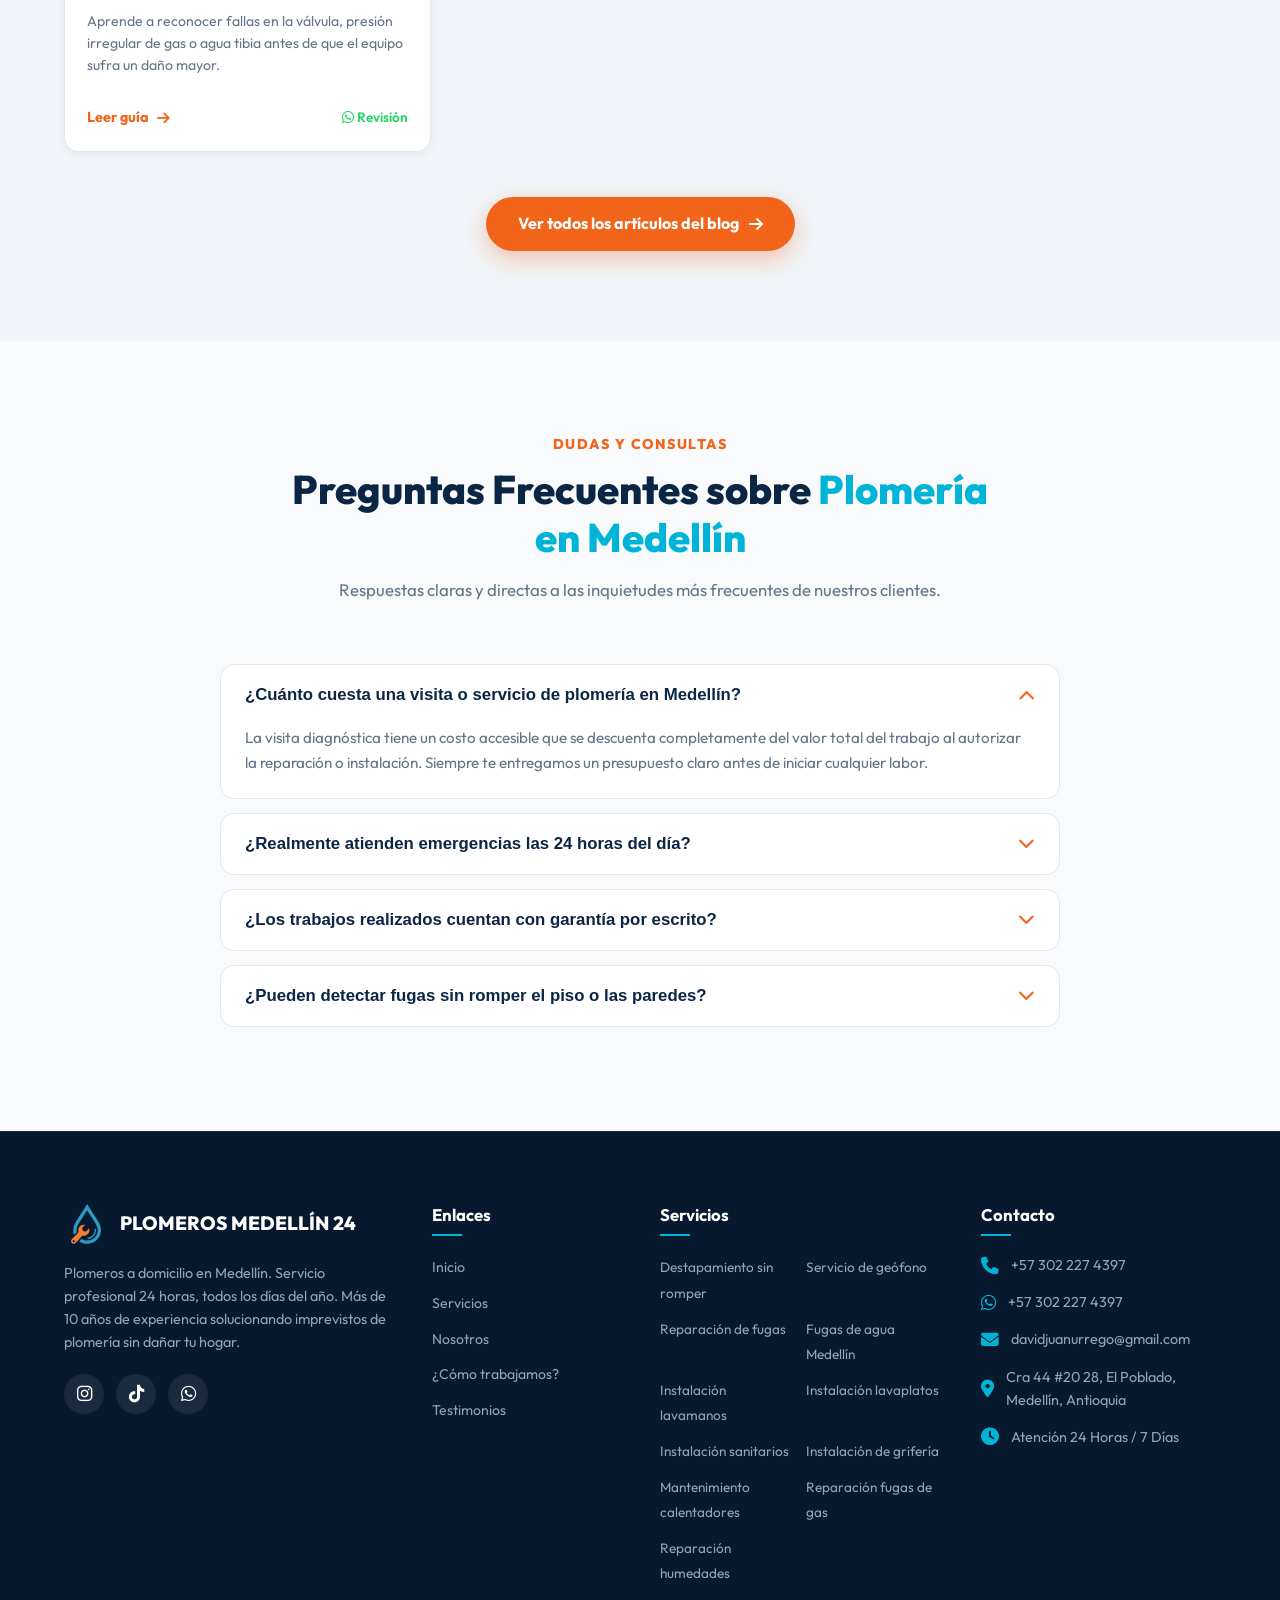
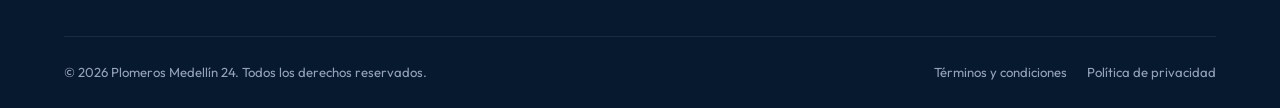
==== commit 9cbf7137: "feat: add blog section with informative articles, styling, and logo assets" ====
--- a/index.html
+++ b/index.html
@@ -4,10 +4,129 @@
 <head>
   <meta charset="UTF-8">
   <meta name="viewport" content="width=device-width, initial-scale=1.0">
-  <title>Plomeros Medellín 24 | Plomería a Domicilio 24 Horas</title>
+  <title>Plomeros Medellín 24 Horas a Domicilio | Destapes y Geófono</title>
   <meta name="description"
-    content="Plomeros Medellín 24 horas a domicilio. Más de 10 años de experiencia en geófono, destapado sin romper, detección de fugas de agua y gas, calentadores y grifería. ¡Llámanos!">
-  <link rel="icon" type="image/webp" href="images/logo.webp">
+    content="Plomeros en Medellín 24 horas a domicilio. Más de 10 años de experiencia en detección de fugas con geófono, destapes sin romper, calentadores y tuberías en El Poblado, Laureles, Envigado y todo el Valle de Aburrá. ¡Llámanos al 302 227 4397!">
+  <meta name="keywords"
+    content="plomeros medellin, plomeria medellin, plomeros 24 horas medellin, geofono medellin, destape de canerias medellin, plomeros el poblado, plomeros envigado, arreglo de fugas de agua, plomeros cerca de mi">
+  <link rel="canonical" href="https://plomeros24-e5106.web.app/">
+  <meta name="robots" content="index, follow, max-image-preview:large, max-snippet:-1, max-video-preview:-1">
+  <meta name="author" content="Plomeros Medellín 24">
+
+  <!-- Open Graph / Facebook / WhatsApp Preview -->
+  <meta property="og:type" content="website">
+  <meta property="og:locale" content="es_CO">
+  <meta property="og:site_name" content="Plomeros Medellín 24">
+  <meta property="og:url" content="https://plomeros24-e5106.web.app/">
+  <meta property="og:title" content="Plomeros Medellín 24 Horas a Domicilio | Expertos en Geófono y Destapes">
+  <meta property="og:description" content="Servicio profesional de plomería 24/7 en Medellín y Valle de Aburrá. Detección de fugas sin romper, destapes con sonda y mantenimiento de calentadores.">
+  <meta property="og:image" content="https://plomeros24-e5106.web.app/images/hero.webp">
+  <meta property="og:image:width" content="1200">
+  <meta property="og:image:height" content="630">
+  <meta property="og:image:alt" content="Plomeros Medellín 24 horas a domicilio">
+
+  <!-- Twitter Card -->
+  <meta name="twitter:card" content="summary_large_image">
+  <meta name="twitter:title" content="Plomeros Medellín 24 Horas a Domicilio">
+  <meta name="twitter:description" content="Atención de emergencias de plomería 24/7 en todo Medellín. Geófono digital, destapes sin romper y calentadores.">
+  <meta name="twitter:image" content="https://plomeros24-e5106.web.app/images/hero.webp">
+
+  <!-- Geo-tags para SEO Local Medellín -->
+  <meta name="geo.region" content="CO-ANT">
+  <meta name="geo.placename" content="Medellín, Antioquia, Colombia">
+  <meta name="geo.position" content="6.208442;-75.568461">
+  <meta name="ICBM" content="6.208442, -75.568461">
+
+  <link rel="icon" type="image/svg+xml" href="images/logo.svg">
+
+  <!-- Schema.org JSON-LD Structured Data: Plumber / LocalBusiness -->
+  <script type="application/ld+json">
+  {
+    "@context": "https://schema.org",
+    "@type": "PlumbingService",
+    "name": "Plomeros Medellín 24",
+    "image": "https://plomeros24-e5106.web.app/images/logo.svg",
+    "url": "https://plomeros24-e5106.web.app/",
+    "telephone": "+573022274397",
+    "email": "davidjuanurrego@gmail.com",
+    "priceRange": "$$",
+    "description": "Servicio técnico profesional de plomería 24 horas a domicilio en Medellín y todo el Valle de Aburrá. Detección de fugas con geófono, destape de tuberías sin romper, calentadores y redes de gas.",
+    "address": {
+      "@type": "PostalAddress",
+      "streetAddress": "Cra 44 #20 28",
+      "addressLocality": "Medellín",
+      "addressRegion": "Antioquia",
+      "postalCode": "050021",
+      "addressCountry": "CO"
+    },
+    "geo": {
+      "@type": "GeoCoordinates",
+      "latitude": 6.208442,
+      "longitude": -75.568461
+    },
+    "openingHoursSpecification": {
+      "@type": "OpeningHoursSpecification",
+      "dayOfWeek": [
+        "Monday",
+        "Tuesday",
+        "Wednesday",
+        "Thursday",
+        "Friday",
+        "Saturday",
+        "Sunday"
+      ],
+      "opens": "00:00",
+      "closes": "23:59"
+    },
+    "sameAs": [
+      "https://www.instagram.com/plome_romedellin",
+      "https://www.tiktok.com/@juanurrego91"
+    ],
+    "areaServed": [
+      { "@type": "AdministrativeArea", "name": "Medellín" },
+      { "@type": "AdministrativeArea", "name": "El Poblado" },
+      { "@type": "AdministrativeArea", "name": "Laureles" },
+      { "@type": "AdministrativeArea", "name": "Envigado" },
+      { "@type": "AdministrativeArea", "name": "Sabaneta" },
+      { "@type": "AdministrativeArea", "name": "Itagüí" },
+      { "@type": "AdministrativeArea", "name": "Bello" }
+    ],
+    "hasOfferCatalog": {
+      "@type": "OfferCatalog",
+      "name": "Servicios de Plomería",
+      "itemListElement": [
+        {
+          "@type": "Offer",
+          "itemOffered": {
+            "@type": "Service",
+            "name": "Servicio de Geófono para Detección de Fugas"
+          }
+        },
+        {
+          "@type": "Offer",
+          "itemOffered": {
+            "@type": "Service",
+            "name": "Destapamiento sin Romper con Sonda Eléctrica"
+          }
+        },
+        {
+          "@type": "Offer",
+          "itemOffered": {
+            "@type": "Service",
+            "name": "Mantenimiento e Instalación de Calentadores"
+          }
+        },
+        {
+          "@type": "Offer",
+          "itemOffered": {
+            "@type": "Service",
+            "name": "Reparación de Fugas de Agua y Gas"
+          }
+        }
+      ]
+    }
+  }
+  </script>
 
   <!-- Google Fonts: Outfit -->
   <link rel="preconnect" href="https://fonts.googleapis.com">
@@ -51,7 +170,7 @@
   <header class="header">
     <div class="container navbar">
       <a href="#inicio" class="logo-brand">
-        <img src="images/logo.webp" alt="Logo Plomeros Medellín 24" class="logo-img">
+        <img src="images/logo.svg" alt="Logo Plomeros Medellín 24" class="logo-img">
         <div class="logo-text-wrap">
           <span class="brand-title">PLOMEROS <span>24</span></span>
           <span class="brand-tagline">MEDELLÍN</span>
@@ -805,7 +924,7 @@
         <!-- Columna 1: Marca & Redes Sociales -->
         <div class="footer-brand">
           <div class="footer-logo-row">
-            <img src="images/logo.webp" alt="Logo Plomeros Medellín 24" class="footer-logo-img">
+            <img src="images/logo.svg" alt="Logo Plomeros Medellín 24" class="footer-logo-img">
             <h3>PLOMEROS MEDELLÍN 24</h3>
           </div>
           <p>
--- a/css/styles.css
+++ b/css/styles.css
@@ -79,7 +79,8 @@
   align-items: center;
 }
 
-.top-notice-left, .top-notice-right {
+.top-notice-left,
+.top-notice-right {
   display: flex;
   align-items: center;
   gap: 16px;
@@ -106,9 +107,20 @@
 }
 
 @keyframes pulse {
-  0% { transform: scale(0.95); box-shadow: 0 0 0 0 rgba(34, 197, 94, 0.7); }
-  70% { transform: scale(1.1); box-shadow: 0 0 0 8px rgba(34, 197, 94, 0); }
-  100% { transform: scale(0.95); box-shadow: 0 0 0 0 rgba(34, 197, 94, 0); }
+  0% {
+    transform: scale(0.95);
+    box-shadow: 0 0 0 0 rgba(34, 197, 94, 0.7);
+  }
+
+  70% {
+    transform: scale(1.1);
+    box-shadow: 0 0 0 8px rgba(34, 197, 94, 0);
+  }
+
+  100% {
+    transform: scale(0.95);
+    box-shadow: 0 0 0 0 rgba(34, 197, 94, 0);
+  }
 }
 
 .social-top-links {
@@ -153,10 +165,8 @@
 
 .logo-img {
   width: 50px;
-  height: 50px;
-  border-radius: 12px;
+  height: 100%;
   object-fit: cover;
-  box-shadow: 0 4px 10px rgba(0,0,0,0.1);
 }
 
 .logo-text-wrap {
@@ -1088,8 +1098,15 @@
 }
 
 @keyframes floatPulse {
-  0%, 100% { transform: translateY(0); }
-  50% { transform: translateY(-7px); }
+
+  0%,
+  100% {
+    transform: translateY(0);
+  }
+
+  50% {
+    transform: translateY(-7px);
+  }
 }
 
 /* ==================== BLOG & GUIAS DE PLOMERIA ==================== */
@@ -1466,6 +1483,7 @@
     grid-template-columns: 1fr;
     padding: 20px;
   }
+
   .zones-map-frame {
     height: 240px;
   }
@@ -1477,19 +1495,24 @@
     grid-template-columns: 1fr;
     gap: 40px;
   }
+
   .hero-image-wrap {
     max-width: 550px;
     margin: 0 auto;
   }
+
   .banner-grid {
     grid-template-columns: 1fr;
   }
+
   .company-detailed-grid {
     grid-template-columns: 1fr;
   }
+
   .steps-grid {
     grid-template-columns: repeat(2, 1fr);
   }
+
   .footer-top-grid {
     grid-template-columns: repeat(2, 1fr);
   }
@@ -1499,9 +1522,11 @@
   .top-notice-bar {
     display: none;
   }
+
   .mobile-toggle {
     display: block;
   }
+
   .nav-links {
     display: none;
     position: absolute;
@@ -1515,48 +1540,60 @@
     border-bottom: 1px solid var(--border-color);
     gap: 18px;
   }
+
   .nav-links.active {
     display: flex;
   }
+
   .nav-actions .btn-header-call {
     display: none;
   }
+
   .hero-title {
     font-size: 2.3rem;
   }
+
   .services-grid {
     grid-template-columns: 1fr;
   }
+
   .gallery-strip-grid {
     grid-template-columns: 1fr;
   }
+
   .testimonials-grid {
     grid-template-columns: 1fr;
   }
+
   .blog-grid {
     grid-template-columns: 1fr;
   }
+
   .company-highlights-list {
     grid-template-columns: 1fr;
   }
+
   .footer-top-grid {
     grid-template-columns: 1fr;
   }
+
   .footer-bottom {
     flex-direction: column;
     gap: 12px;
     text-align: center;
   }
+
   .cta-strip-inner {
     text-align: center;
     justify-content: center;
   }
+
   .floating-whatsapp-btn span {
     display: none;
   }
+
   .floating-whatsapp-btn {
     padding: 15px;
     border-radius: 50%;
   }
-}
-
+}
